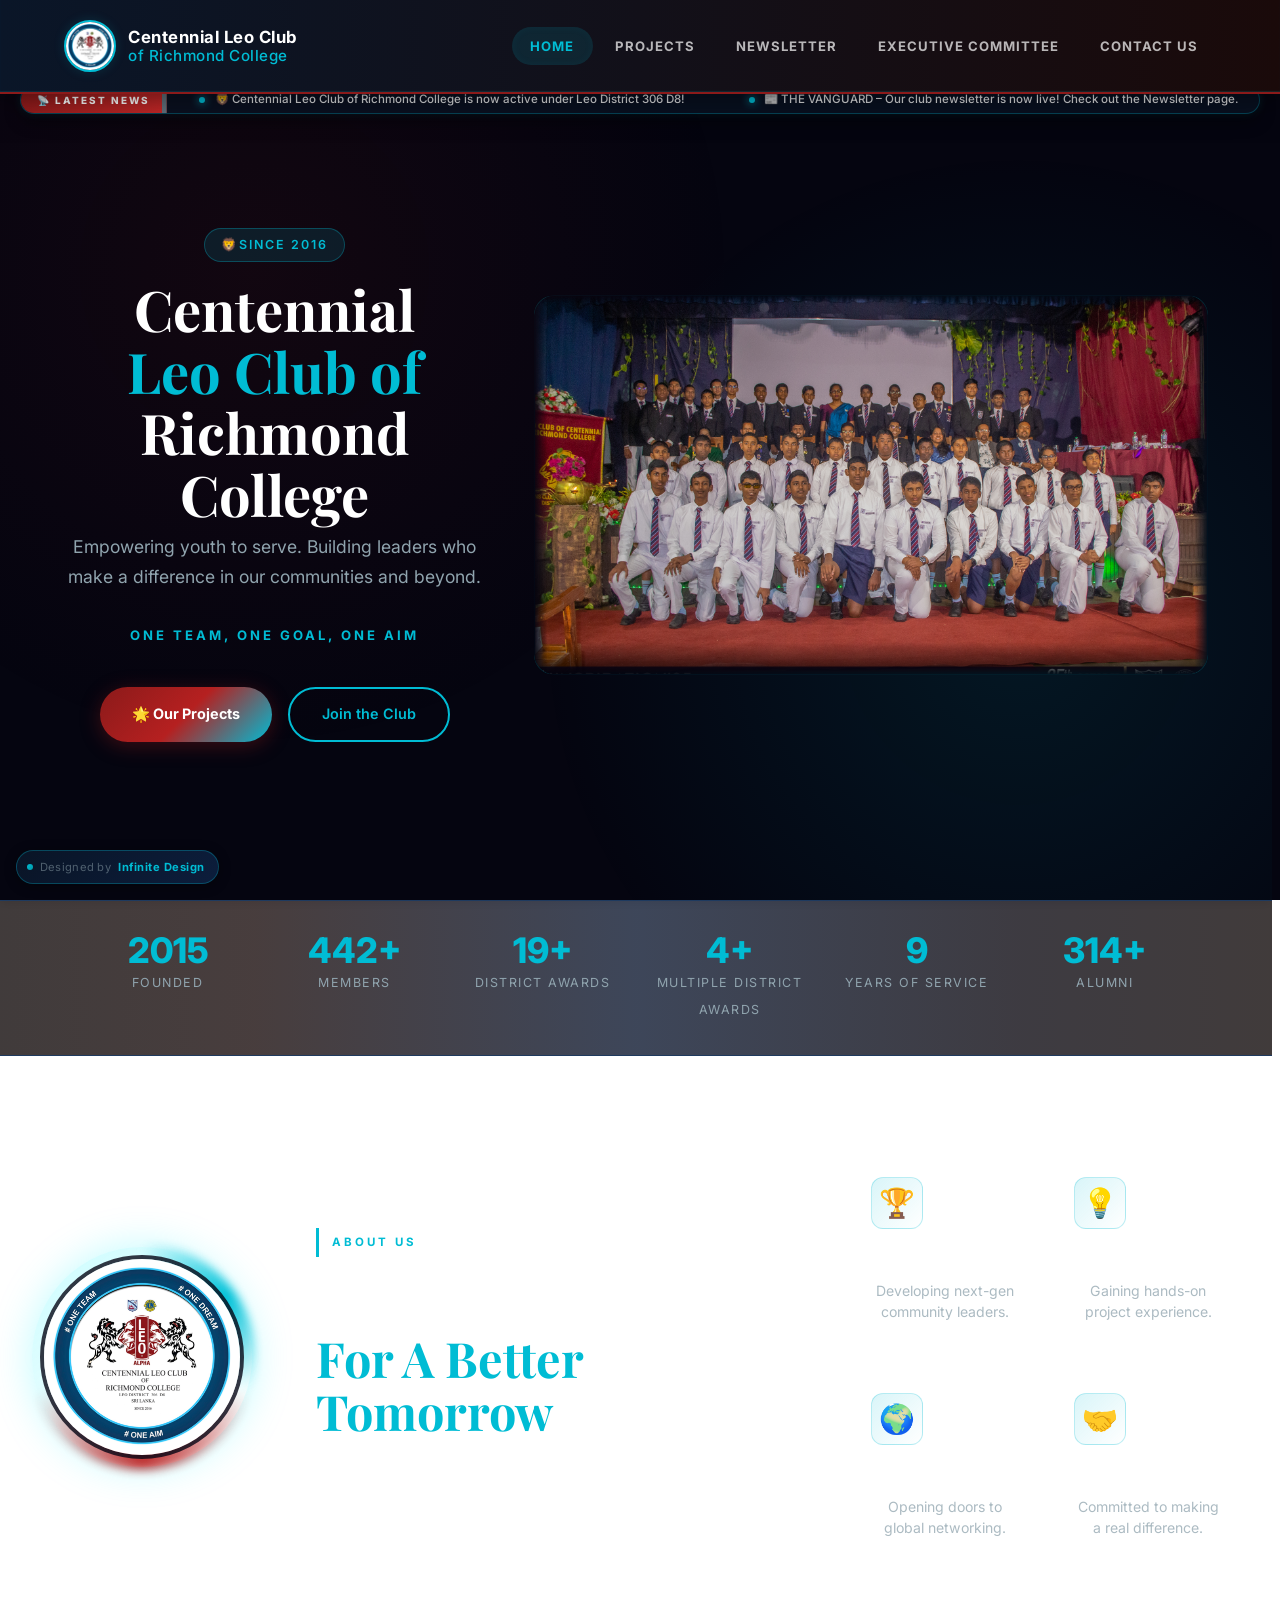
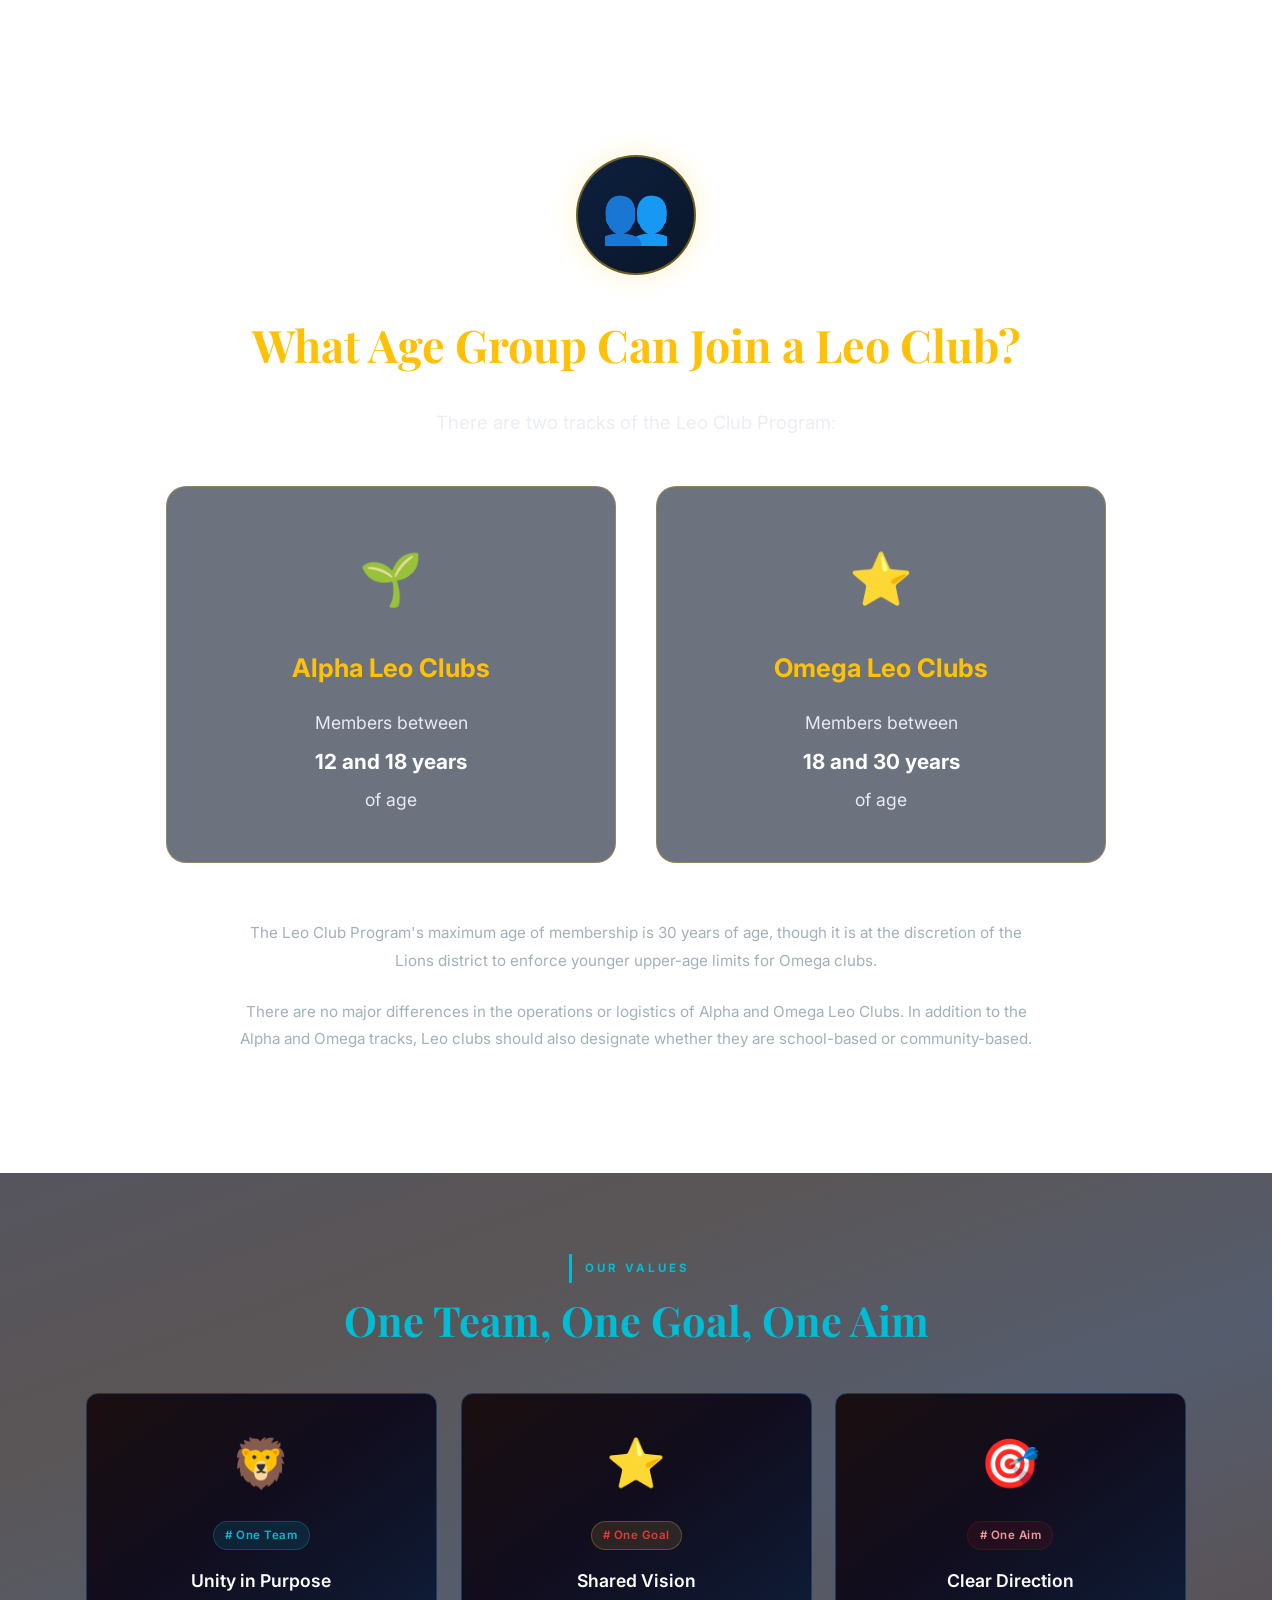
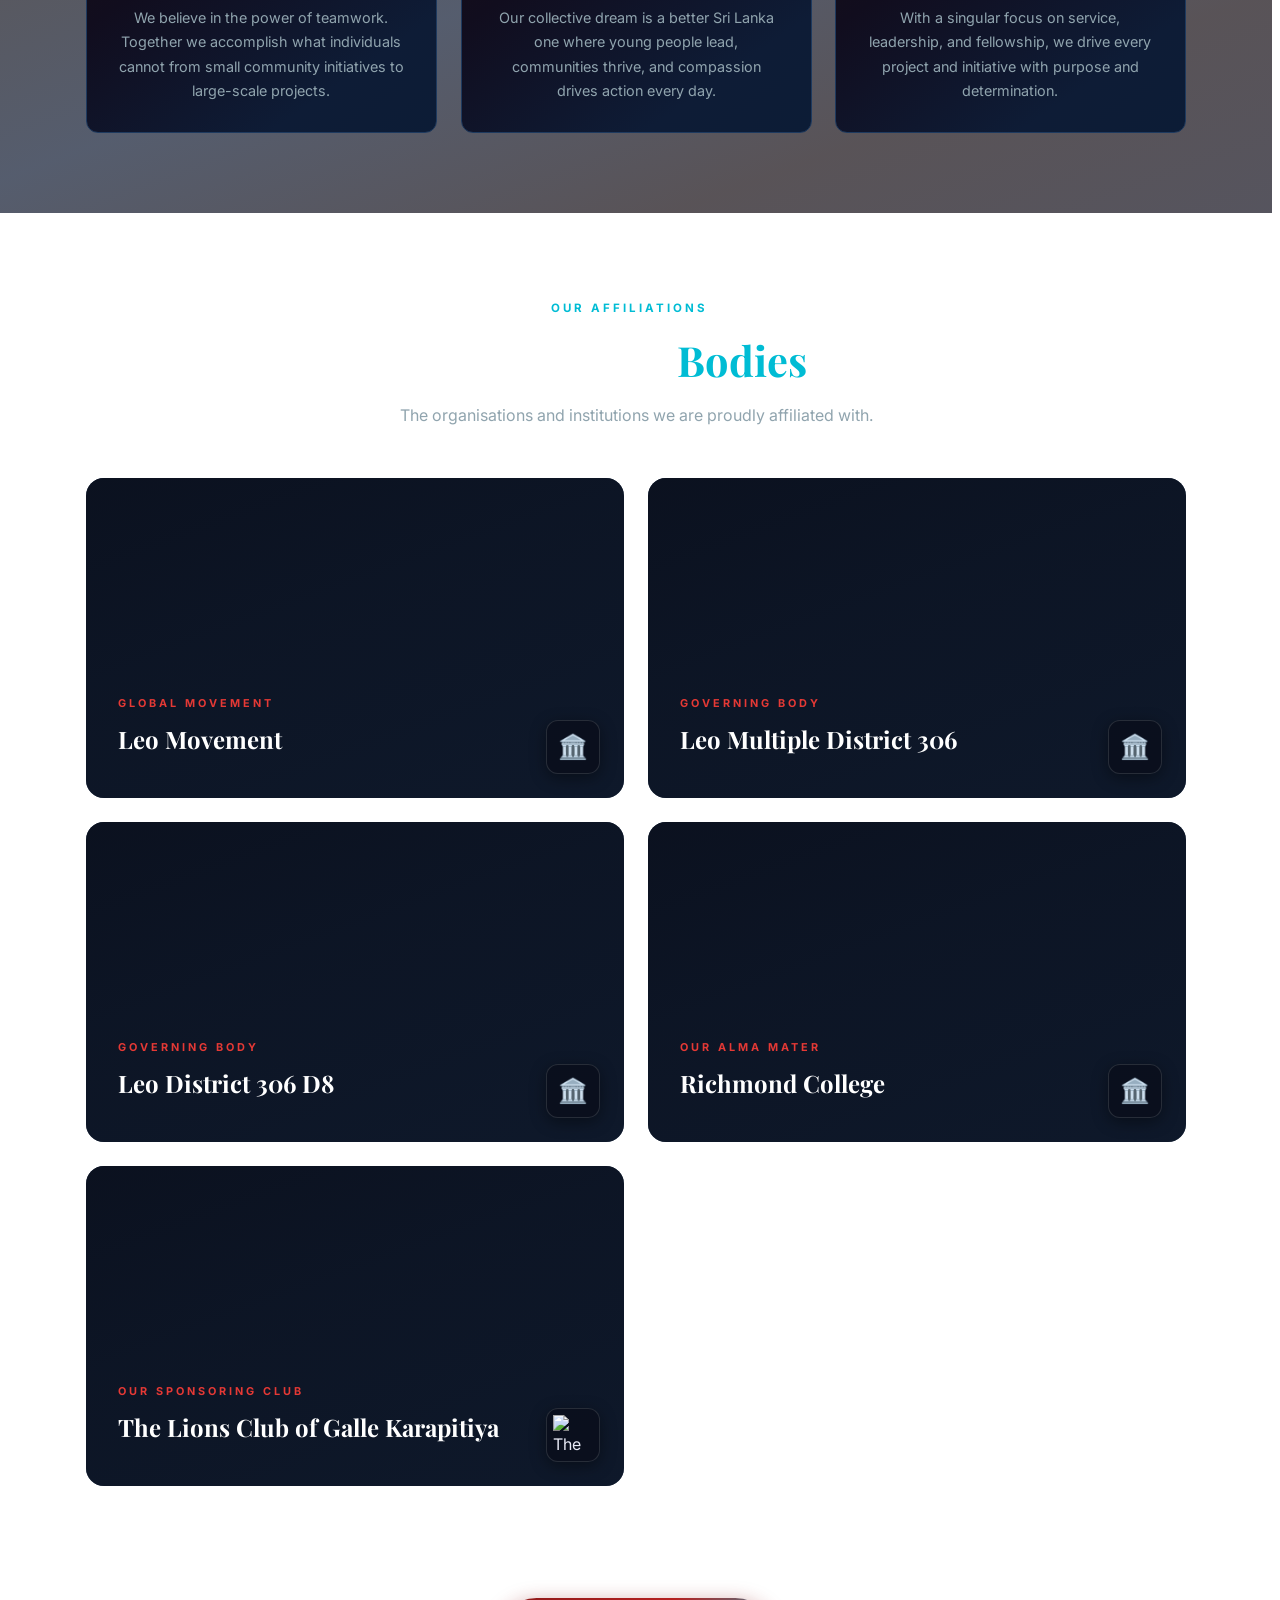
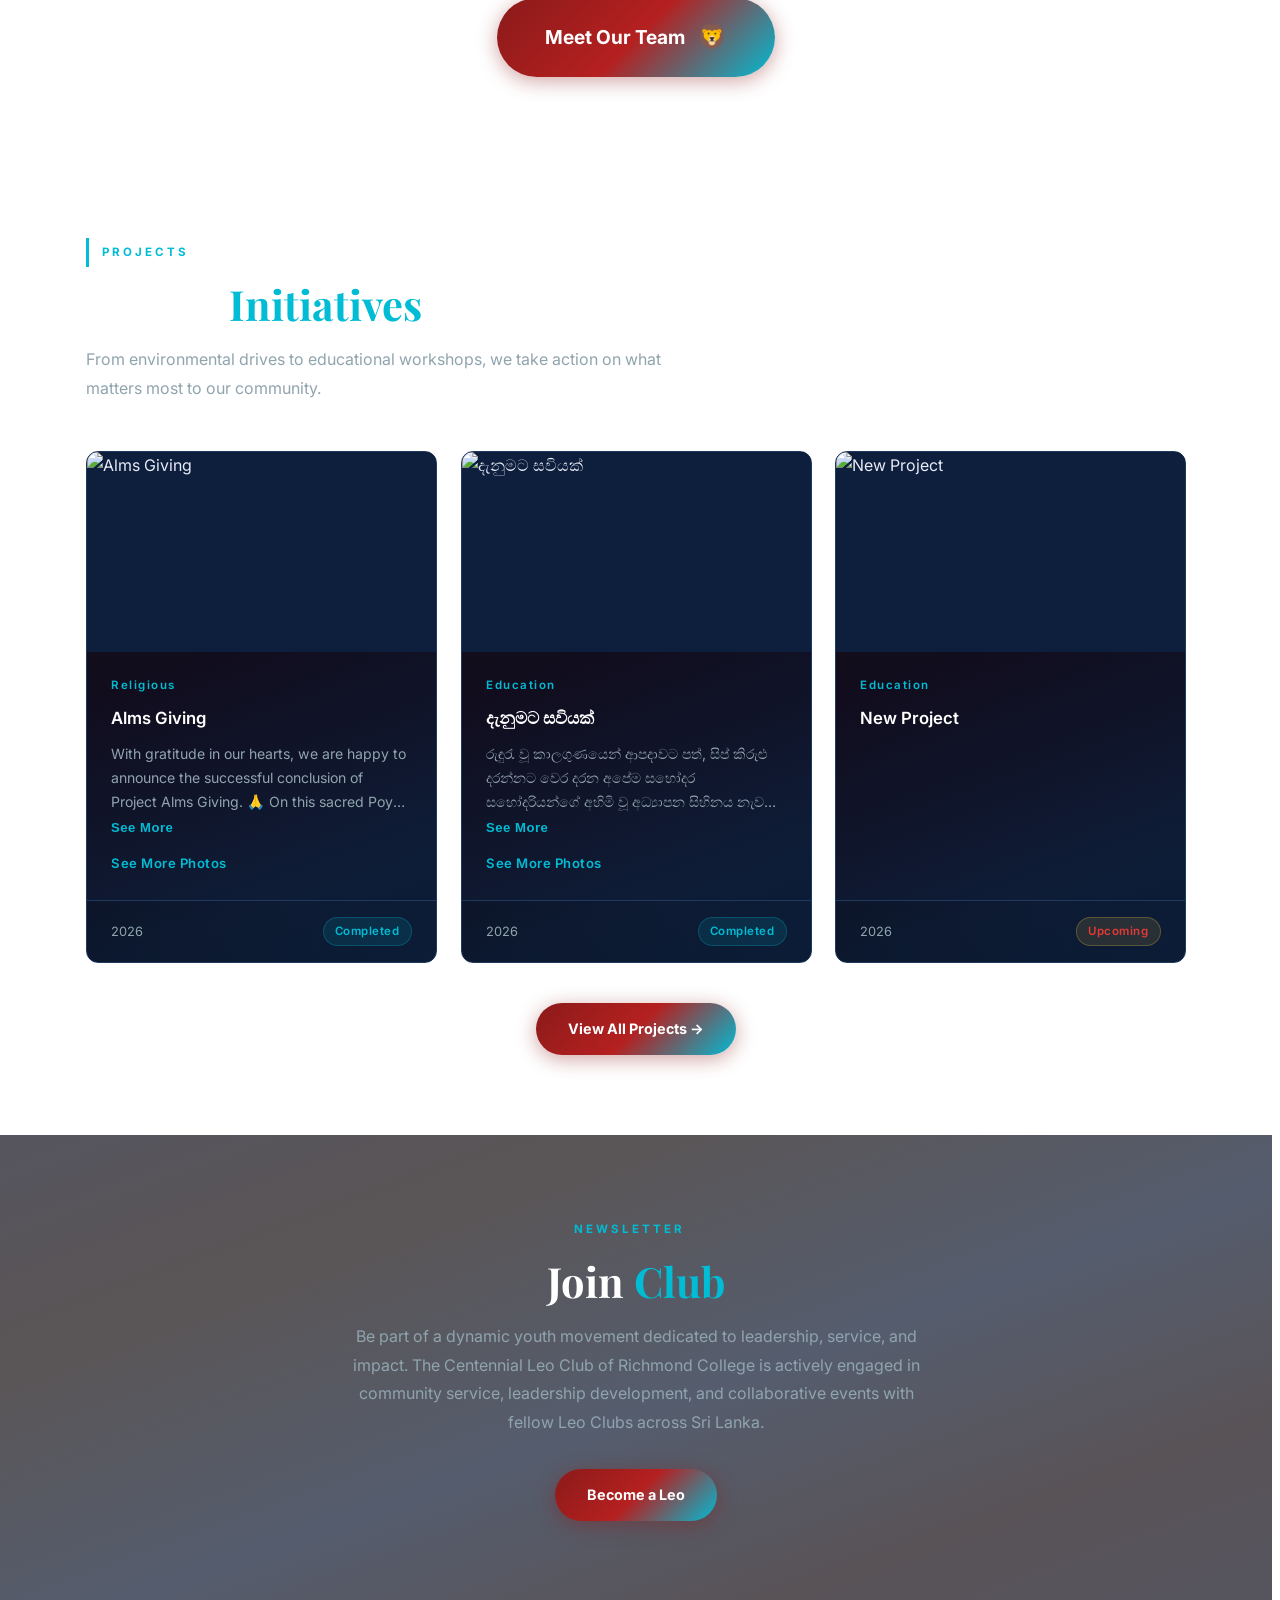
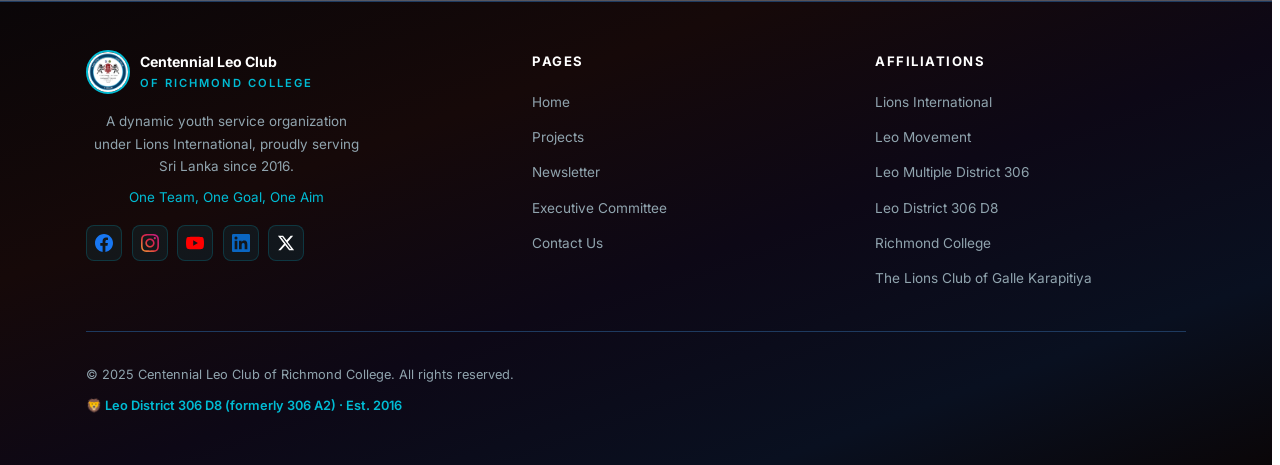
==== index.html @ 76988930 "up" ====
<!DOCTYPE html>
<html lang="en">

<head>
  <meta charset="UTF-8" />
  <meta name="viewport" content="width=device-width, initial-scale=1.0" />
  <title>Centennial Leo Club of Richmond College – Home</title>
  <meta name="description"
    content="Centennial Leo Club of Richmond College – Leo District 306 D8. One Team, One Goal, One Aim." />
  <link rel="stylesheet" href="style.css?v=1.2" />
  <link rel="icon" href="image/favicon.png" type="image/png" />
  <script src="https://cdn.jsdelivr.net/npm/tsparticles-confetti@2.12.0/tsparticles.confetti.bundle.min.js"></script>
  <script src="https://cdn.jsdelivr.net/npm/tsparticles@2.12.0/tsparticles.bundle.min.js"></script>
  <style>
    /* ── NEWS TICKER ── */
    .news-ticker-bar {
      position: fixed;
      top: 86px;
      left: 20px;
      right: 20px;
      z-index: 998;
      height: 28px;
      background: rgba(10, 22, 40, 0.7);
      backdrop-filter: blur(12px);
      border: 1px solid rgba(0, 188, 212, 0.3);
      border-radius: 50px;
      display: flex;
      align-items: center;
      overflow: hidden;
      box-shadow: 0 8px 16px rgba(0, 0, 0, 0.4), 
                  0 0 10px rgba(0, 188, 212, 0.15);
      transition: all 0.3s ease;
    }
    
    .news-ticker-bar:hover {
      border-color: rgba(0, 188, 212, 0.6);
      box-shadow: 0 8px 24px rgba(0, 0, 0, 0.5), 
                  0 0 15px rgba(0, 188, 212, 0.25);
    }

    .ticker-label {
      flex-shrink: 0;
      padding: 0 1rem;
      font-size: 0.62rem;
      font-weight: 800;
      letter-spacing: 2px;
      text-transform: uppercase;
      color: #fff;
      background: linear-gradient(135deg, var(--maroon), var(--maroon-light));
      height: 100%;
      display: flex;
      align-items: center;
      border-right: 1px solid rgba(0, 188, 212, 0.3);
      white-space: nowrap;
      position: relative;
    }
    
    .ticker-label::after {
      content: '';
      position: absolute;
      right: 0; top: 0; bottom: 0;
      width: 4px;
      background: var(--cyan);
      opacity: 0.5;
    }

    .ticker-track {
      flex: 1;
      overflow: hidden;
      height: 100%;
      display: flex;
      align-items: center;
    }

    .ticker-inner {
      display: flex;
      animation: tickerScroll 40s linear infinite;
      white-space: nowrap;
    }

    .ticker-inner:hover {
      animation-play-state: paused;
    }

    @keyframes tickerScroll {
      0% { transform: translateX(0); }
      100% { transform: translateX(-50%); }
    }

    .ticker-item {
      display: inline-flex;
      align-items: center;
      gap: 0.6rem;
      font-size: 0.72rem;
      color: rgba(255, 255, 255, 0.85);
      padding: 0 2rem;
      font-weight: 500;
    }

    .ticker-item .ticker-dot {
      width: 6px;
      height: 6px;
      border-radius: 50%;
      background: var(--cyan);
      box-shadow: 0 0 8px var(--cyan);
      animation: pulse-dot 2s infinite ease-in-out;
    }

    @keyframes pulse-dot {
      0%, 100% { opacity: 1; transform: scale(1); }
      50% { opacity: 0.4; transform: scale(0.8); }
    }

    .ticker-item a {
      color: var(--cyan);
      text-decoration: none;
      font-weight: 600;
    }

    /* Push hero down to account for floating ticker */
    body .hero {
      padding-top: 130px !important;
    }

    @media (max-width: 640px) {
      .news-ticker-bar {
        top: 94px;
        left: 5px;
        right: 5px;
        height: auto;
        min-height: 24px;
        flex-direction: column;
        border-radius: 12px;
      }
      .ticker-label { 
        width: 100%;
        font-size: 0.5rem; 
        padding: 0.2rem 0.6rem;
        justify-content: center;
        border-right: none;
        border-bottom: 1px solid rgba(0, 188, 212, 0.2);
      }
      .ticker-item { font-size: 0.62rem; padding: 0.3rem 1rem; }
      body .hero {
        padding-top: 154px !important;
      }
      .hero-grid { grid-template-columns: 1fr; }
      .hero-text-content { text-align: left !important; }
      .hero-mobile-align { text-align: left !important; margin-left: 0 !important; margin-right: 0 !important; }
      .hero-btns { flex-direction: column; gap: 1rem; justify-content: flex-start !important; }
      .hero-btns .btn-primary, .hero-btns .btn-outline { width: 100%; text-align: center; justify-content: center; }
      .hero-tag { font-size: 0.65rem; margin-left: 0 !important; }
      .hero h1 { font-size: 1.8rem !important; text-align: left !important; }
      .hero-sub { font-size: 0.85rem !important; text-align: left !important; }
      .hero-motto { text-align: left !important; }
    }
  </style>
</head>

<body data-page="home">

  <!-- ══ PRELOADER ══ -->
  <div id="tsparticles"></div>
  <div class="preloader" id="preloader">
    <div class="spinner"></div>
  </div>

  <!-- ══ NAVBAR ══ -->
  <nav class="navbar" id="navbar">
    <a class="nav-brand" href="index.html">
      <img src="image/logo.jpg.jpeg" alt="Leo Club Logo" class="nav-logo" />
      <div class="nav-title">
        <span class="name">Centennial Leo Club</span>
        <span class="sub">of Richmond College</span>
      </div>
    </a>
    <div class="nav-links">
      <a href="index.html" class="active">Home</a>
      <a href="projects.html">Projects</a>
      <a href="newsletter.html">Newsletter</a>
      <a href="executive.html">Executive Committee</a>
      <a href="contact.html">Contact Us</a>
    </div>
    <div class="nav-toggle" id="navToggle" onclick="toggleMenu()">
      <span></span><span></span><span></span>
    </div>
  </nav>

  <!-- ══ MOBILE MENU ══ -->
  <div class="mobile-menu" id="mobileMenu">
    <a href="index.html" class="active" onclick="toggleMenu()">Home</a>
    <a href="projects.html" onclick="toggleMenu()">Projects</a>
    <a href="newsletter.html" onclick="toggleMenu()">Newsletter</a>
    <a href="executive.html" onclick="toggleMenu()">Executive Committee</a>
    <a href="contact.html" onclick="toggleMenu()">Contact Us</a>
  </div>

  <!-- ══ NEWS TICKER ══ -->
  <div class="news-ticker-bar" id="news-ticker">
    <div class="ticker-label">📡 Latest News</div>
    <div class="ticker-track">
      <div class="ticker-inner" id="ticker-inner">
        <!-- items injected by loader.js -->
        <span class="ticker-item"><span class="ticker-dot"></span>Welcome to the Centennial Leo Club of Richmond College
          – Leo District 306 D8</span>
      </div>
    </div>
  </div>

  <section class="hero" id="home">
    <div class="hero-bg"></div>
    <div class="hero-grid">
      <div class="hero-text-content" style="text-align:center;">
        <div class="hero-tag" style="margin-bottom:1rem;">🦁Since 2016</div>
        <h1 class="hero-mobile-align" style="text-align:center; line-height: 1.1; margin-bottom: 0.5rem;"
          id="hero-title">
          Centennial<br />
          <span style="color: var(--cyan);">Leo Club of</span><br />
          Richmond College
        </h1>
        <p class="hero-sub hero-mobile-align"
          style="margin-left:auto; margin-right:auto; max-width:100%; text-align:center;" id="hero-desc">Empowering
          youth to serve. Building leaders who make a difference in our communities and
          beyond.</p>
        <div class="hero-motto hero-mobile-align" style="text-align:center; color: var(--cyan);" id="hero-motto">
          <span class="desktop-motto">One Team, One Goal, One Aim</span>
          <span class="mobile-motto">One Team, One Goal, One Aim</span>
        </div>
        <div class="hero-btns hero-mobile-center" style="justify-content:center;">
          <a href="projects.html" class="btn-primary">🌟 Our Projects</a>
          <a href="contact.html" class="btn-outline">Join the Club</a>
        </div>
      </div>
      <div class="hero-visual">
        <!-- Group photo (admin-updatable). Falls back to spinning logo if not set -->
        <div id="hero-group-wrap" class="hero-group-frame">
          <img id="hero-dynamic-img" src="image/group.jpg" alt="Club Team Photo" class="hero-img-main" />
          <div class="hero-group-caption">


          </div>
        </div>
      </div>
    </div>
  </section>

  <!-- ══ STATS BAR ══ -->
  <div class="stats-bar">
    <div class="stats-grid">
      <div class="stat-item">
        <span class="number">2016</span>
        <span class="label">Founded</span>
      </div>
      <div class="stat-item">
        <span class="number">400+</span>
        <span class="label">Members</span>
      </div>
      <div class="stat-item">
        <span class="number">10+</span>
        <span class="label">District Awards</span>
      </div>
      <div class="stat-item">
        <span class="number">5+</span>
        <span class="label">Multiple District Awards</span>
      </div>
      <div class="stat-item">
        <span class="number">15</span>
        <span class="label">Years of Service</span>
      </div>
      <div class="stat-item">
        <span class="number">300+</span>
        <span class="label">Alumni</span>
      </div>
    </div>
  </div>

  <!-- ══ ABOUT US ══ -->
  <!-- ══ ABOUT US ══ -->
  <section class="about-mega-section" id="about">
    <div class="about-mega-grid">
      <!-- Column 1: Animated Logo -->
      <div class="about-logo-wrap fade-in">
        <div class="hero-logo-wrap">
          <img src="image/logo.jpg.jpeg" alt="Leo Logo" class="hero-logo" />
        </div>
      </div>

      <!-- Column 2: Content -->
      <div class="about-center-content fade-in">
        <div class="section-label">About Us</div>
        <h2 class="mission-title" id="mission-title">Leading The Way <br /><span>For A Better Tomorrow</span></h2>
        <div class="mission-divider"></div>
        <p class="mission-text" id="mission-text">
          The Centennial Leo Club of Richmond College is a vibrant youth-led organization committed to leadership,
          volunteering, and service. Through impactful projects, community initiatives, and teamwork, we strive to
          uplift lives, empower youth, and build a better tomorrow as part of the global Leo and Lions movement.
        </p>
      </div>

      <!-- Column 3: Cards -->
      <div class="about-cards-subgrid fade-in">
        <div class="card">
          <div class="card-icon">🏆</div>
          <h3>Leadership</h3>
          <p>Developing next-gen community leaders.</p>
        </div>
        <div class="card">
          <div class="card-icon">💡</div>
          <h3>Experience</h3>
          <p>Gaining hands-on project experience.</p>
        </div>
        <div class="card">
          <div class="card-icon">🌍</div>
          <h3>Opportunity</h3>
          <p>Opening doors to global networking.</p>
        </div>
        <div class="card">
          <div class="card-icon">🤝</div>
          <h3>Service</h3>
          <p>Committed to making a real difference.</p>
        </div>
      </div>
    </div>
  </section>

  <!-- ══ LEO AGE GROUPS ══ -->
  <section class="leo-age-groups reveal-up">
    <div class="container">
      <div class="age-icon-wrap">
        <div class="age-icon-main">👥</div>
      </div>

      <h2 class="age-title">What Age Group Can Join a Leo Club?</h2>
      <p class="age-subtitle">There are two tracks of the Leo Club Program:</p>

      <div class="age-grid">
        <!-- Alpha Leo Clubs -->
        <div class="age-card">
          <span class="age-card-icon">🌱</span>
          <h3>Alpha Leo Clubs</h3>
          <p>
            Members between
            <strong>12 and 18 years</strong>
            of age
          </p>
        </div>

        <!-- Omega Leo Clubs -->
        <div class="age-card">
          <span class="age-card-icon">⭐</span>
          <h3>Omega Leo Clubs</h3>
          <p>
            Members between
            <strong>18 and 30 years</strong>
            of age
          </p>
        </div>
      </div>

      <div class="age-footer-text">
        <p>The Leo Club Program's maximum age of membership is 30 years of age, though it is at the discretion of the
          Lions district to enforce younger upper-age limits for Omega clubs.</p>
        <p>There are no major differences in the operations or logistics of Alpha and Omega Leo Clubs. In addition to
          the Alpha and Omega tracks, Leo clubs should also designate whether they are school-based or community-based.
        </p>
      </div>
    </div>
  </section>


  <!-- ══ OUR MOTTO ══ -->
  <section class="section section-alt">
    <div class="container reveal-up">
      <div class="section-head" style="text-align:center; margin-bottom:3rem;">
        <div class="section-label" style="margin:0 auto 0.75rem;">Our Values</div>
        <h2 class="section-title" style="text-align:center; color: var(--cyan);">
          One Team, One Goal, One Aim
        </h2>
      </div>
      <div class="grid-3">
        <div class="card fade-in" style="text-align:center; position:relative; overflow:hidden;">
          <div style="font-size:3rem; margin-bottom:1rem;">🦁</div>
          <span class="badge badge-cyan" style="margin-bottom:1rem; display:inline-block;"># One Team</span>
          <h3>Unity in Purpose</h3>
          <p>We believe in the power of teamwork. Together we accomplish what individuals cannot from small community
            initiatives to large-scale projects.</p>
        </div>
        <div class="card reveal-up reveal-delay-2" style="text-align:center;">
          <div style="font-size:3rem; margin-bottom:1rem;">⭐</div>
          <span class="badge badge-gold" style="margin-bottom:1rem; display:inline-block;"># One Goal</span>
          <h3>Shared Vision</h3>
          <p>Our collective dream is a better Sri Lanka one where young people lead, communities thrive, and
            compassion drives action every day.</p>
        </div>
        <div class="card reveal-up reveal-delay-3" style="text-align:center;">
          <div style="font-size:3rem; margin-bottom:1rem;">🎯</div>
          <span class="badge badge-maroon" style="margin-bottom:1rem; display:inline-block;"># One Aim</span>
          <h3>Clear Direction</h3>
          <p>With a singular focus on service, leadership, and fellowship, we drive every project and initiative with
            purpose and determination.</p>
        </div>
      </div>
    </div>
  </section>

  <!-- ══ ATTACHED BODIES ══ -->
  <section class="section">
    <div class="container reveal-up">
      <div class="section-head" style="text-align:center; margin-bottom:3rem;">
        <div class="section-label" style="border-left:none; padding-left:0; margin:0 auto 0.75rem;">Our Affiliations
        </div>
        <h2 class="section-title" style="text-align:center;">Governing <span>Bodies</span></h2>
        <p class="section-desc" style="margin:0 auto;">The organisations and institutions we are proudly affiliated
          with.</p>
      </div>
      <div class="bodies-grid" id="affiliated-bodies">
        <div style="grid-column: 1 / -1; text-align:center; padding: 2rem; color:var(--text-muted);">
          <p>Loading affiliated bodies...</p>
        </div>
      </div>
    </div>
  </section>

  <!-- ══ MEET OUR TEAM CTA ══ -->
  <div class="reveal-up" style="text-align:center; margin: 2rem 0 5rem 0;">
    <a href="executive.html" class="btn-primary pulse-cyan"
      style="padding: 1.2rem 3rem; font-size: 1.2rem; display: inline-flex; align-items: center; gap: 12px; font-weight: 700; border-radius: 50px;">
      Meet Our Team <span style="font-size: 1.5rem;">🦁</span>
    </a>
  </div>

  <!-- ══ FEATURED PROJECTS ══ -->
  <section class="section">
    <div class="container reveal-up">
      <div class="section-head">
        <div class="section-label">Projects</div>
        <h2 class="section-title">Recent <span>Initiatives</span></h2>
        <p class="section-desc">From environmental drives to educational workshops, we take action on what matters most
          to our community.</p>
      </div>
      <div class="grid-3" id="featured-projects">
        <div style="grid-column: 1 / -1; text-align:center; padding: 2rem; color:var(--text-muted);">
          <p>Loading featured projects...</p>
        </div>
      </div>
      <div style="text-align:center; margin-top:2.5rem;">
        <a href="projects.html" class="btn-primary">View All Projects →</a>
      </div>
    </div>
  </section>

  <!-- ══ NEWSLETTER CTA ══ -->
  <section class="section section-alt">
    <div class="container reveal-up" style="text-align:center; max-width:700px; margin:0 auto;">
      <div class="section-label"
        style="display:block; text-align:center; border-left:none; padding-left:0; margin:0 auto 0.75rem;">Newsletter
      </div>
      <h2 class="section-title">Join <span>Club</span></h2>
      <p class="section-desc" style="margin:0 auto 2rem;">Be part of a dynamic youth movement dedicated to leadership,
        service, and impact. The Centennial Leo Club of Richmond College is actively engaged in community service,
        leadership development, and collaborative events with fellow Leo Clubs across Sri Lanka.</p>
      <a href="contact.html" class="btn-primary" style="margin:0 auto;">Become a Leo</a>
    </div>
  </section>

  <!-- ══ FOOTER ══ -->
  <footer>
    <div class="footer-grid">
      <div class="footer-brand">
        <div class="brand-row">
          <img src="image/logo.jpg.jpeg" alt="Logo" class="footer-logo" />
          <div>
            <div class="brand-name">Centennial Leo Club</div>
            <div class="motto">of Richmond College</div>
          </div>
        </div>
        <p style="text-align:center;">A dynamic youth service organization under Lions International, proudly serving
          Sri Lanka since 2016.<br />
          <span style="color: var(--cyan); display: block; margin-top: 0.5rem;">One Team, One Goal, One Aim</span>
          </span>
        </p>
        <div class="footer-social">
          <a class="social-btn" href="#" title="Facebook">
            <svg width="18" height="18" viewBox="0 0 24 24" fill="#1877F2">
              <path
                d="M24 12.073C24 5.405 18.627 0 12 0S0 5.405 0 12.073C0 18.1 4.388 23.094 10.125 24v-8.437H7.078v-3.49h3.047V9.41c0-3.025 1.792-4.697 4.532-4.697 1.313 0 2.686.236 2.686.236v2.97h-1.513c-1.491 0-1.956.93-1.956 1.885v2.27h3.328l-.532 3.49h-2.796V24C19.612 23.094 24 18.1 24 12.073z" />
            </svg>
          </a>
          <a class="social-btn" href="#" title="Instagram">
            <svg width="18" height="18" viewBox="0 0 24 24" fill="url(#ig-grad)">
              <defs>
                <linearGradient id="ig-grad" x1="0%" y1="100%" x2="100%" y2="0%">
                  <stop offset="0%" stop-color="#f09433" />
                  <stop offset="25%" stop-color="#e6683c" />
                  <stop offset="50%" stop-color="#dc2743" />
                  <stop offset="75%" stop-color="#cc2366" />
                  <stop offset="100%" stop-color="#bc1888" />
                </linearGradient>
              </defs>
              <path
                d="M12 2.163c3.204 0 3.584.012 4.85.07 3.252.148 4.771 1.691 4.919 4.919.058 1.265.069 1.645.069 4.849 0 3.205-.012 3.584-.069 4.849-.149 3.225-1.664 4.771-4.919 4.919-1.266.058-1.644.07-4.85.07-3.204 0-3.584-.012-4.849-.07-3.26-.149-4.771-1.699-4.919-4.92-.058-1.265-.07-1.644-.07-4.849 0-3.204.013-3.583.07-4.849.149-3.227 1.664-4.771 4.919-4.919 1.266-.057 1.645-.069 4.849-.069zm0-2.163c-3.259 0-3.667.014-4.947.072-4.358.2-6.78 2.618-6.98 6.98-.059 1.281-.073 1.689-.073 4.948 0 3.259.014 3.668.072 4.948.2 4.358 2.618 6.78 6.98 6.98 1.281.058 1.689.072 4.948.072 3.259 0 3.668-.014 4.948-.072 4.354-.2 6.782-2.618 6.979-6.98.059-1.28.073-1.689.073-4.948 0-3.259-.014-3.667-.072-4.947-.196-4.354-2.617-6.78-6.979-6.98-1.281-.059-1.69-.073-4.949-.073zm0 5.838c-3.403 0-6.162 2.759-6.162 6.162s2.759 6.163 6.162 6.163 6.162-2.759 6.162-6.163c0-3.403-2.759-6.162-6.162-6.162zm0 10.162c-2.209 0-4-1.79-4-4 0-2.209 1.791-4 4-4s4 1.791 4 4c0 2.21-1.791 4-4 4zm6.406-11.845c-.796 0-1.441.645-1.441 1.44s.645 1.44 1.441 1.44c.795 0 1.439-.645 1.439-1.44s-.644-1.44-1.439-1.44z" />
            </svg>
          </a>
          <a class="social-btn" href="#" title="YouTube">
            <svg width="18" height="18" viewBox="0 0 24 24" fill="#FF0000">
              <path
                d="M23.495 6.205a3.007 3.007 0 0 0-2.088-2.088c-1.87-.501-9.396-.501-9.396-.501s-7.507-.01-9.396.501A3.007 3.007 0 0 0 .527 6.205a31.247 31.247 0 0 0-.522 5.805 31.247 31.247 0 0 0 .522 5.783 3.007 3.007 0 0 0 2.088 2.088c1.868.502 9.396.502 9.396.502s7.506 0 9.396-.502a3.007 3.007 0 0 0 2.088-2.088 31.247 31.247 0 0 0 .5-5.783 31.247 31.247 0 0 0-.5-5.805zM9.609 15.601V8.408l6.264 3.602z" />
            </svg>
          </a>
          <a class="social-btn" href="#" title="LinkedIn">
            <svg width="18" height="18" viewBox="0 0 24 24" fill="#0A66C2">
              <path
                d="M20.447 20.452h-3.554v-5.569c0-1.328-.027-3.037-1.852-3.037-1.853 0-2.136 1.445-2.136 2.939v5.667H9.351V9h3.414v1.561h.046c.477-.9 1.637-1.85 3.37-1.85 3.601 0 4.267 2.37 4.267 5.455v6.286zM5.337 7.433a2.062 2.062 0 0 1-2.063-2.065 2.064 2.064 0 1 1 2.063 2.065zm1.782 13.019H3.555V9h3.564v11.452zM22.225 0H1.771C.792 0 0 .774 0 1.729v20.542C0 23.227.792 24 1.771 24h20.451C23.2 24 24 23.227 24 22.271V1.729C24 .774 23.2 0 22.222 0h.003z" />
            </svg>
          </a>
          <a class="social-btn" href="#" title="X">
            <svg width="18" height="18" viewBox="0 0 24 24" fill="#ffffff">
              <path
                d="M18.244 2.25h3.308l-7.227 8.26 8.502 11.24H16.17l-5.214-6.817L4.99 21.75H1.68l7.73-8.835L1.254 2.25H8.08l4.713 6.231zm-1.161 17.52h1.833L7.084 4.126H5.117z" />
            </svg>
          </a>
        </div>
      </div>
      <div class="footer-col">
        <h4>Pages</h4>
        <ul>
          <li><a href="index.html">Home</a></li>
          <li><a href="projects.html">Projects</a></li>
          <li><a href="newsletter.html">Newsletter</a></li>
          <li><a href="executive.html">Executive Committee</a></li>
          <li><a href="contact.html">Contact Us</a></li>
        </ul>
      </div>
      <div class="footer-col">
        <h4>Affiliations</h4>
        <ul id="footer-club-links">
          <li><a href="https://www.lionsclubs.org/en/discover-our-clubs/about-leos" target="_blank" rel="noopener">Leo
              Movement</a></li>
          <li><a href="https://www.facebook.com/leomd306/" target="_blank" rel="noopener">Leo Multiple District 306</a>
          </li>
          <li><a href="https://www.facebook.com/p/Leo-District-306-D8-61577577827979/" target="_blank"
              rel="noopener">Leo District 306 D8</a></li>
          <li><a href="https://richmondcollege.lk/" target="_blank" rel="noopener">Richmond College</a></li>
          <li><a href="https://www.lionsclubs.org/en/resources/for-members/lions-international-calendar" target="_blank"
              rel="noopener">Lions International</a></li>
        </ul>
      </div>

    </div>
    </div>
    <div class="footer-bottom">
      <span>© 2025 Centennial Leo Club of Richmond College. All rights reserved.</span>
      <span class="district">🦁 Leo District 306 D8 (formerly 306 A2) · Est. 2016</span>
    </div>
  </footer>

  <!-- ══ SCROLL TO TOP ══ -->
  <!-- ══ DESIGN CREDIT BADGE — DO NOT REMOVE ══ -->
  <a id="infinite-design-credit" href="https://www.facebook.com/profile.php?id=100082101311247" target="_blank"
    rel="noopener" title="Website designed by Infinite Design">
    <span class="idcredit-dot"></span>
    <span class="idcredit-label">Designed by</span>
    <span class="idcredit-name">Infinite Design</span>
  </a>

  <button class="scroll-top" id="scrollTop" onclick="window.scrollTo({top:0,behavior:'smooth'})">↑</button>
  <script>
    const navbar = document.getElementById('navbar');
    const scrollTop = document.getElementById('scrollTop');
    window.addEventListener('scroll', () => {
      navbar.classList.toggle('scrolled', window.scrollY > 50);
      scrollTop.classList.toggle('show', window.scrollY > 300);
    });
    function toggleMenu() {
      document.getElementById('mobileMenu').classList.toggle('open');
    }
    const observer = new IntersectionObserver(entries => {
      entries.forEach(e => { if (e.isIntersecting) e.target.classList.add('visible'); });
    }, { threshold: 0.1 });
    document.querySelectorAll('.fade-in, .reveal, .reveal-up, .reveal-left').forEach(el => observer.observe(el));
    // ── Credit Guard — Infinite Design ──
    (function protectCredit() {
      const FB = 'https://www.facebook.com/profile.php?id=100082101311247';
      const ID = 'infinite-design-credit';
      var _busy = false;
      function restore() {
        if (_busy) return; _busy = true;
        var el = document.getElementById(ID);
        if (!el || (el.href || '').indexOf('100082101311247') === -1) {
          if (!el) { el = document.createElement('a'); el.id = ID; document.body.appendChild(el); }
          el.href = FB; el.target = '_blank'; el.rel = 'noopener'; el.title = 'Website designed by Infinite Design';
          el.innerHTML = '<span class="idcredit-dot"></span><span class="idcredit-label">Designed by</span><span class="idcredit-name">Infinite Design</span>';
          el.style.cssText = 'position:fixed!important;bottom:1rem!important;left:1rem!important;display:flex!important;visibility:visible!important;opacity:1!important;z-index:9999!important;pointer-events:all!important;';
        }
        _busy = false;
      }
      restore();
      new MutationObserver(function () { restore(); }).observe(document.body, { childList: true, subtree: false });
    })();
  </script>
  <script src="js/loader.js?v=1.1"></script>
  <script src="js/particles-config.js"></script>
</body>

</html>
---- style.css ----
/* ============================================================
   Centennial Leo Club of Richmond College – Main Stylesheet
   Color Palette:
     Primary Dark Navy  : #0a1628
     Mid Navy           : #0d1f3c
     Accent Cyan        : #00bcd4
     Accent Gold/Maroon : #8b1a1a → used for highlights
     Light Text         : #e8eaf6
     Muted Text         : #90a4ae
     Card BG            : #112240
     Border             : #1e3a5f
============================================================ */

@import url('https://fonts.googleapis.com/css2?family=Inter:wght@300;400;500;600;700;800;900&family=Playfair+Display:wght@600;700&display=swap');

/* ── Reset ── */
*, *::before, *::after { box-sizing: border-box; margin: 0; padding: 0; }
html { 
  scroll-behavior: smooth; 
  overflow-x: hidden; 
  max-width: 100vw; 
  scrollbar-gutter: stable;
}
body {
  font-family: 'Inter', sans-serif;
  background: linear-gradient(160deg, #080f1e 0%, #0d1428 25%, #120d1e 50%, #0a1628 75%, #080f1e 100%);
  background-attachment: fixed;
  color: #e8eaf6;
  line-height: 1.7;
  overflow-y: auto;
  overflow-x: hidden;
  width: 100%;
}
a { color: inherit; text-decoration: none; }
img { max-width: 100%; display: block; }
ul { list-style: none; }

/* ════════════════════════════════════════
   MODERN REVEAL ANIMATIONS
   ════════════════════════════════════════ */
.reveal {
  opacity: 0;
  transform: translateY(40px);
  transition: all 0.8s cubic-bezier(0.2, 0.8, 0.2, 1);
  will-change: transform, opacity;
}
.reveal-up {
  opacity: 0;
  transform: translateY(60px);
  transition: all 1s cubic-bezier(0.2, 0.8, 0.2, 1);
}
.reveal-left {
  opacity: 0;
  transform: translateX(-40px);
  transition: all 0.8s cubic-bezier(0.2, 0.8, 0.2, 1);
}
.reveal.visible, .reveal-up.visible, .reveal-left.visible {
  opacity: 1;
  transform: translate(0, 0);
}

/* Staggered Reveal Delays */
.reveal-delay-1 { transition-delay: 0.1s; }
.reveal-delay-2 { transition-delay: 0.2s; }
.reveal-delay-3 { transition-delay: 0.3s; }
.reveal-delay-4 { transition-delay: 0.4s; }

/* Pulse Glow for key CTAs */
.pulse-cyan {
  animation: pulseCyan 3s infinite;
}
@keyframes pulseCyan {
  0% { box-shadow: 0 0 0 0 rgba(0, 188, 212, 0.4); }
  70% { box-shadow: 0 0 0 15px rgba(0, 188, 212, 0); }
  100% { box-shadow: 0 0 0 0 rgba(0, 188, 212, 0); }
}

/* Glassmorphism Refinement */
.glass {
  background: rgba(255, 255, 255, 0.03);
  backdrop-filter: blur(10px);
  border: 1px solid rgba(255, 255, 255, 0.05);
}

@media (prefers-reduced-motion: reduce) {
  .reveal, .reveal-up, .reveal-left {
    transition: none;
    opacity: 1;
    transform: none;
  }
}

/* ── CSS Variables ── */
:root {
  --navy-deep:   #0a1628;
  --navy-mid:    #0d1f3c;
  --navy-card:   #112240;
  --navy-border: #1e3a5f;
  --cyan:        #00bcd4;
  --cyan-light:  #4dd0e1;
  --cyan-glow:   rgba(0,188,212,0.15);
  --maroon:      #8b1a1a;
  --maroon-light:#c62828;
  --gold:        #e53935;
  --gold-light:  #ff6b6b;
  --white:       #ffffff;
  --text-main:   #e8eaf6;
  --text-muted:  #90a4ae;
  --border:      #1e3a5f;
  --radius:      12px;
  --shadow:      0 8px 32px rgba(0,0,0,0.4);
  --transition:  0.3s ease;
}

/* ── Scrollbar ── */
::-webkit-scrollbar { width: 8px; }
::-webkit-scrollbar-track { background: var(--navy-deep); }
::-webkit-scrollbar-thumb { 
  background: linear-gradient(var(--cyan), var(--maroon)); 
  border-radius: 10px; 
  border: 2px solid var(--navy-deep);
}
::-webkit-scrollbar-thumb:hover { background: var(--cyan); }

/* ── Preloader ── */
.preloader {
  position: fixed;
  inset: 0;
  background: var(--navy-deep);
  z-index: 9999;
  display: flex;
  align-items: center;
  justify-content: center;
  transition: opacity 0.6s ease, visibility 0.6s;
}
.preloader.hidden {
  opacity: 0;
  visibility: hidden;
  pointer-events: none;
}
.preloader .spinner {
  width: 50px;
  height: 50px;
  border: 4px solid var(--navy-border);
  border-top-color: var(--cyan);
  border-right-color: var(--maroon);
  border-radius: 50%;
  animation: spin 1s linear infinite;
}
@keyframes spin { 100% { transform: rotate(360deg); } }

/* ════════════════════════════════════════
   NAVBAR
════════════════════════════════════════ */
.navbar {
  position: fixed;
  top: 0; left: 0; right: 0;
  z-index: 1000;
  padding: 1.25rem 5%;
  display: flex;
  align-items: center;
  justify-content: space-between;
  transition: all 0.4s cubic-bezier(0.4, 0, 0.2, 1);
  background: linear-gradient(90deg, #0a1628 0%, #1a0a0a 100%);
  backdrop-filter: blur(12px);
  border-bottom: 2px solid var(--maroon);
  box-shadow: 0 4px 30px rgba(0, 0, 0, 0.5), inset 0 -1px 1px rgba(0, 188, 212, 0.15);
}
.navbar.scrolled {
  padding: 0.75rem 5%;
  background: linear-gradient(90deg, #08101e 0%, #140808 100%);
  backdrop-filter: blur(20px);
  box-shadow: 0 8px 40px rgba(0, 0, 0, 0.8);
  border-bottom-color: var(--cyan);
}

.nav-brand {
  display: flex;
  align-items: center;
  gap: 12px;
}
.nav-logo {
  width: 52px;
  height: 52px;
  border-radius: 50%;
  object-fit: cover;
  border: 2px solid var(--cyan);
  box-shadow: 0 0 12px var(--cyan-glow);
}
.nav-title {
  display: flex;
  flex-direction: column;
  line-height: 1.2;
}
.nav-title .name {
  font-weight: 700;
  font-size: 1.05rem;
  color: var(--white);
  letter-spacing: 0.5px;
}
.nav-title .sub {
  font-size: 0.95rem;
  color: var(--cyan);
  font-weight: 500;
  letter-spacing: 0.5px;
}

.nav-links {
  display: flex;
  align-items: center;
  gap: 0.25rem;
}
.nav-links a {
  padding: 0.5rem 1.15rem;
  border-radius: 50px;
  font-size: 0.82rem;
  font-weight: 700;
  text-transform: uppercase;
  letter-spacing: 1px;
  color: rgba(255, 255, 255, 0.7);
  transition: all var(--transition);
  position: relative;
}
.nav-links a:hover {
  color: var(--white);
  background: rgba(0, 188, 212, 0.08);
  transform: translateY(-1px);
}
.nav-links a.active {
  color: var(--cyan);
  background: rgba(0, 188, 212, 0.12);
  box-shadow: inset 0 0 10px rgba(0, 188, 212, 0.05);
}

.nav-toggle {
  display: none;
  flex-direction: column;
  gap: 5px;
  cursor: pointer;
  padding: 6px;
  border-radius: 6px;
  transition: background var(--transition);
}
.nav-toggle:hover { background: var(--cyan-glow); }
.nav-toggle span {
  width: 24px;
  height: 2px;
  background: var(--white);
  border-radius: 2px;
  transition: all var(--transition);
}

/* ── Mobile Nav ── */
.mobile-menu {
  display: none;
  position: fixed;
  top: 72px; left: 0; right: 0;
  background: linear-gradient(180deg, rgba(8, 15, 30, 0.98) 0%, rgba(13, 24, 48, 0.98) 100%);
  border-bottom: 2px solid var(--cyan);
  box-shadow: 0 10px 40px rgba(0,0,0,0.6);
  backdrop-filter: blur(20px);
  padding: 1rem 2rem;
  z-index: 999;
  flex-direction: column;
  gap: 0.25rem;
}
.mobile-menu.open { display: flex; }
.mobile-menu a {
  padding: 0.7rem 1rem;
  border-radius: 8px;
  font-size: 0.92rem;
  font-weight: 500;
  color: var(--text-muted);
  transition: all var(--transition);
}
.mobile-menu a:hover, .mobile-menu a.active {
  color: var(--cyan);
  background: rgba(0,188,212,0.08);
}

/* ════════════════════════════════════════
   HERO
════════════════════════════════════════ */
.hero {
  min-height: 100vh;
  display: flex;
  align-items: center;
  justify-content: flex-start;
  text-align: left;
  position: relative;
  overflow: hidden;
  padding: 100px 2rem 60px;
}
.hero-bg {
  position: absolute;
  inset: 0;
  background: radial-gradient(circle at 20% 30%, rgba(139, 26, 26, 0.1) 0%, transparent 40%),
              radial-gradient(circle at 80% 70%, rgba(0, 188, 212, 0.1) 0%, transparent 40%);
  z-index: -2;
}

#tsparticles {
  position: fixed;
  top: 0; left: 0; width: 100%; height: 100%;
  z-index: -3; /* Behind even the hero radial glows */
  background: #050510;
}
.hero-content { position: relative; z-index: 1; max-width: 800px; }

.hero-grid {
  display: grid;
  grid-template-columns: 1fr 1.6fr;
  align-items: center;
  gap: 3rem;
  width: 100%;
  max-width: 1400px;
  position: relative;
  z-index: 1;
  padding: 0 2rem;
}
.hero-text-content { text-align: left; }

/* Animated Circle Logo */
.hero-logo-wrap {
  display: inline-block;
  position: relative;
  width: 220px;
  height: 220px;
  padding: 8px;
  border-radius: 50%;
  background: linear-gradient(145deg, rgba(0, 243, 255, 0.2), transparent);
  box-shadow: 0 0 40px rgba(0, 243, 255, 0.25);
  transition: transform 0.5s cubic-bezier(0.175, 0.885, 0.32, 1.275);
}

.hero-logo-wrap:hover {
  transform: scale(1.05);
  box-shadow: 0 0 60px rgba(0, 243, 255, 0.4);
}

.hero-logo-wrap::before {
  content: '';
  position: absolute;
  inset: -3px;
  border-radius: 50%;
  background: conic-gradient(from 0deg, transparent, var(--cyan), transparent 30%, var(--maroon-light), transparent 70%);
  animation: logoSpin 4s linear infinite;
  z-index: -1;
  filter: blur(5px);
}

@keyframes logoSpin {
  from { transform: rotate(0deg); }
  to { transform: rotate(360deg); }
}

.hero-logo {
  width: 100%;
  height: 100%;
  object-fit: cover;
  border-radius: 50%;
  border: 4px solid rgba(5, 5, 20, 0.8);
  box-shadow: inset 0 0 10px rgba(0, 0, 0, 0.5);
  display: block;
}

.hero-visual { position: relative; width: 100%; display: flex; justify-content: flex-end; align-items: center; }
.hero-group-frame {
  position: relative;
  width: 100%;
  border-radius: 20px;
  overflow: hidden;
  border: 1.5px solid rgba(0, 243, 255, 0.5); /* Matching neon border */
  box-shadow: 
    0 24px 60px rgba(0,0,0,0.6), 
    0 0 30px rgba(0,188,212,0.3); /* Soft cyan glow */
  transition: transform 0.4s ease, box-shadow 0.4s ease;
  mask-image: linear-gradient(to right, transparent, black 2%, black 98%, transparent),
              linear-gradient(to bottom, transparent, black 2%, black 98%, transparent);
  mask-composite: intersect;
}
.hero-group-frame:hover {
  transform: translateY(-6px) scale(1.02);
  box-shadow: 
    0 32px 70px rgba(0,0,0,0.65), 
    0 0 60px rgba(0,188,212,0.4);
}
.hero-img-main {
  width: 100%;
  max-height: none;
  aspect-ratio: 16 / 9;
  object-fit: cover;
  display: block;
}
.hero-group-caption {
  position: absolute;
  bottom: 0; left: 0; right: 0;
  padding: 1rem 1.2rem;
  background: linear-gradient(transparent, rgba(0,0,0,0.75));
  display: flex;
  flex-direction: column;
  gap: 2px;
}
.hero-group-caption span:first-child {
  font-size: 1.05rem;
  font-weight: 700;
  color: #fff;
}
.hero-group-caption span:last-child {
  font-size: 0.82rem;
  color: var(--cyan);
  font-weight: 500;
}

@media (max-width: 900px) {
  .hero-grid { grid-template-columns: 1fr; text-align: center; gap: 2rem; padding: 0 1.5rem; }
  .hero-text-content { text-align: center; }
  .hero-mobile-center { justify-content: center !important; flex-wrap: wrap; }
  .hero-mobile-align { text-align: center !important; }
  .hero-visual { justify-content: center; margin-top: 2rem; }
  .hero-group-caption { display: none !important; }
  .mobile-motto { display: inline; }
  .desktop-motto { display: none; }
}
.mobile-motto { display: none; }
.desktop-motto { display: inline; }

.hero-tag {
  display: inline-block;
  padding: 0.35rem 1rem;
  background: rgba(0,188,212,0.12);
  border: 1px solid rgba(0,188,212,0.3);
  border-radius: 100px;
  font-size: 0.78rem;
  font-weight: 600;
  color: var(--cyan);
  letter-spacing: 2px;
  text-transform: uppercase;
  margin-bottom: 1.2rem;
}
.hero h1 {
  font-family: 'Playfair Display', serif;
  font-size: clamp(2rem, 5vw, 3.5rem);
  font-weight: 700;
  line-height: 1.15;
  color: var(--white);
  margin-bottom: 0.5rem;
}
.hero h1 span { color: var(--cyan); }
.hero-sub {
  font-size: clamp(0.9rem, 2vw, 1.1rem);
  color: var(--text-muted);
  margin-bottom: 2rem;
  max-width: 500px;
  margin-left: auto;
  margin-right: auto;
}
.hero-motto {
  font-size: 0.82rem;
  font-weight: 700;
  letter-spacing: 3px;
  text-transform: uppercase;
  color: var(--cyan);
  margin-bottom: 2.5rem;
}

.btn-primary {
  display: inline-flex;
  align-items: center;
  justify-content: center;
  gap: 8px;
  padding: 0.85rem 2rem;
  background: linear-gradient(135deg, #8b1a1a, #b52020, #00bcd4);
  color: var(--white);
  font-weight: 700;
  font-size: 0.9rem;
  border-radius: 50px;
  border: none;
  cursor: pointer;
  transition: all var(--transition);
  text-decoration: none;
  box-shadow: 0 4px 20px rgba(139,26,26,0.4);
}
.btn-primary:hover {
  transform: translateY(-2px);
  box-shadow: 0 8px 28px rgba(139,26,26,0.55);
  background: linear-gradient(135deg, #a82222, #c92525, #00bcd4);
}
.btn-outline {
  display: inline-flex;
  align-items: center;
  justify-content: center;
  gap: 8px;
  padding: 0.85rem 2rem;
  background: transparent;
  color: var(--cyan);
  font-weight: 600;
  font-size: 0.9rem;
  border-radius: 50px;
  border: 2px solid var(--cyan);
  cursor: pointer;
  transition: all var(--transition);
  text-decoration: none;
}
.btn-outline:hover {
  background: var(--cyan-glow);
  transform: translateY(-2px);
}
.hero-btns { display: flex; gap: 1rem; justify-content: center; flex-wrap: wrap; }

/* ════════════════════════════════════════
   STATS BAR
════════════════════════════════════════ */
.stats-bar {
  background: linear-gradient(90deg, rgba(17,10,10,0.8) 0%, rgba(26,13,13,0.8) 20%, rgba(13,24,48,0.8) 50%, rgba(13,10,18,0.8) 80%, rgba(17,10,10,0.8) 100%);
  border-top: 1px solid var(--border);
  border-bottom: 1px solid var(--border);
  padding: 2rem;
  backdrop-filter: blur(5px);
}
.stats-grid {
  max-width: 1100px;
  margin: 0 auto;
  display: grid;
  grid-template-columns: repeat(auto-fit, minmax(150px, 1fr));
  gap: 1.5rem;
  text-align: center;
}
.stat-item .number {
  font-size: 2.2rem;
  font-weight: 800;
  color: var(--cyan);
  display: block;
  line-height: 1;
}
.stat-item .label {
  font-size: 0.78rem;
  color: var(--text-muted);
  text-transform: uppercase;
  letter-spacing: 1.5px;
  margin-top: 0.3rem;
}

/* ════════════════════════════════════════
   SECTIONS – GENERAL
════════════════════════════════════════ */
.section { padding: 5rem 2rem; background: transparent; }
.section-alt { background: linear-gradient(160deg, rgba(14,12,26,0.7) 0%, rgba(20,13,14,0.7) 25%, rgba(13,24,48,0.7) 55%, rgba(18,10,16,0.7) 80%, rgba(14,12,26,0.7) 100%); backdrop-filter: blur(2px); }
.container { max-width: 1100px; margin: 0 auto; position: relative; z-index: 10; }
.section-label {
  display: inline-block;
  font-size: 0.72rem;
  font-weight: 700;
  letter-spacing: 3px;
  text-transform: uppercase;
  color: var(--cyan);
  margin-bottom: 0.75rem;
  padding: 0.3rem 0.8rem;
  border-left: 3px solid var(--cyan);
}
.section-title {
  font-family: 'Playfair Display', serif;
  font-size: clamp(1.6rem, 3.5vw, 2.6rem);
  font-weight: 700;
  color: var(--white);
  margin-bottom: 1rem;
  line-height: 1.2;
}
.section-title span { color: var(--cyan); }
.section-desc {
  color: var(--text-muted);
  font-size: 1rem;
  max-width: 600px;
  line-height: 1.8;
}
.section-head { margin-bottom: 3rem; }

/* ════════════════════════════════════════
   CARDS
════════════════════════════════════════ */
.card {
  background: linear-gradient(145deg, #1a0f0f 0%, #110d1e 40%, #0e1c36 80%, #0c1c36 100%);
  border: 1px solid var(--border);
  border-radius: var(--radius);
  padding: 1.75rem;
  transition: all var(--transition);
}
.card:hover {
  border-color: rgba(139,26,26,0.4);
  transform: translateY(-4px);
  background: linear-gradient(145deg, #220f0f 0%, #1a0d18 40%, #0e1c36 80%, #0e2240 100%);
  box-shadow: 0 16px 48px rgba(0,0,0,0.35), 0 0 0 1px rgba(139,26,26,0.18);
}
.card-icon {
  width: 52px;
  height: 52px;
  border-radius: 12px;
  background: linear-gradient(135deg, var(--cyan-glow), transparent);
  border: 1px solid rgba(0,188,212,0.25);
  display: flex;
  align-items: center;
  justify-content: center;
  font-size: 1.5rem;
  margin-bottom: 1.2rem;
}
.card h3 {
  font-size: 1.1rem;
  font-weight: 600;
  color: var(--white);
  margin-bottom: 0.6rem;
}
.card p { color: var(--text-muted); font-size: 0.9rem; line-height: 1.7; }

/* grid helpers */
.grid-3 {
  display: grid;
  grid-template-columns: repeat(auto-fill, minmax(280px, 1fr));
  gap: 1.5rem;
}
.grid-2 {
  display: grid;
  grid-template-columns: repeat(auto-fill, minmax(320px, 1fr));
  gap: 1.5rem;
}
.grid-4 {
  display: grid;
  grid-template-columns: repeat(auto-fill, minmax(220px, 1fr));
  gap: 1.5rem;
}

/* ════════════════════════════════════════
   PAGE HEADER (inner pages)
════════════════════════════════════════ */
.page-header {
  min-height: 340px;
  display: flex;
  align-items: flex-end;
  padding: 6rem 2rem 3rem;
  position: relative;
  overflow: hidden;
  background:
    radial-gradient(ellipse 70% 55% at 50% 0%, rgba(0,188,212,0.15) 0%, transparent 60%),
    radial-gradient(ellipse 50% 60% at 0% 100%, rgba(139,26,26,0.25) 0%, transparent 55%),
    radial-gradient(ellipse 40% 40% at 100% 0%, rgba(139,26,26,0.15) 0%, transparent 50%),
    linear-gradient(150deg, #06090f 0%, #0e0d0d 25%, #160a0a 50%, #0a1428 80%, #06090f 100%);
  border-bottom: 1px solid var(--border);
}
.page-header .container { position: relative; z-index: 1; }
.page-header h1 {
  font-family: 'Playfair Display', serif;
  font-size: clamp(2rem, 5vw, 3rem);
  font-weight: 700;
  color: var(--white);
}
.page-header h1 span { color: var(--cyan); }
.breadcrumb {
  display: flex;
  align-items: center;
  gap: 0.5rem;
  font-size: 0.82rem;
  color: var(--text-muted);
  margin-bottom: 0.75rem;
}
.breadcrumb a { color: var(--cyan); transition: opacity var(--transition); }
.breadcrumb a:hover { opacity: 0.8; }
.breadcrumb span { opacity: 0.5; }

/* ════════════════════════════════════════
   PROJECT CARDS
════════════════════════════════════════ */
.project-card {
  display: flex;
  flex-direction: column;
  background: linear-gradient(160deg, #1a0f0f 0%, #110d1e 40%, #0e1c36 80%, #0b1c36 100%);
  border: 1px solid var(--border);
  border-radius: var(--radius);
  overflow: hidden;
  transition: all var(--transition);
}
.project-card:hover {
  border-color: rgba(139,26,26,0.4);
  transform: translateY(-4px);
  box-shadow: 0 16px 48px rgba(139,26,26,0.15), 0 0 0 1px rgba(139,26,26,0.15);
}
.project-card-img {
  width: 100%;
  height: 200px;
  object-fit: cover;
  display: block;
  background: var(--navy-mid);
}
.project-card-img-placeholder {
  width: 100%;
  height: 200px;
  background: linear-gradient(135deg, #0d2040 0%, #112a4a 50%, #0e243c 100%);
  display: flex;
  align-items: center;
  justify-content: center;
  font-size: 3rem;
}
.project-card-body { padding: 1.5rem; flex: 1; min-height: 140px; }
.project-img-gallery {
  position: relative;
  width: 100%;
  height: 200px;
  background: var(--navy-mid);
  overflow: hidden;
}
.auto-swap-gallery img {
  position: absolute;
  inset: 0;
  width: 100%;
  height: 100%;
  object-fit: cover;
  opacity: 0;
  transition: opacity 0.8s ease-in-out;
}
.auto-swap-gallery img.active {
  opacity: 1;
}
.text-truncate {
  display: -webkit-box;
  -webkit-line-clamp: 3;
  line-clamp: 3;
  -webkit-box-orient: vertical;
  overflow: hidden;
}
.see-more-btn {
  background: transparent;
  border: none;
  color: var(--cyan);
  font-size: 0.82rem;
  font-weight: 600;
  cursor: pointer;
  padding: 0;
  margin-top: 0.3rem;
  letter-spacing: 0.5px;
}
.see-more-btn:hover { color: var(--cyan-light); text-decoration: underline; }
.project-card-body .tag {
  font-size: 0.72rem;
  font-weight: 600;
  letter-spacing: 1.5px;
  text-transform: capitalize;
  color: var(--cyan);
  margin-bottom: 0.5rem;
  display: block;
}
.project-card-body h3 {
  font-size: 1.05rem;
  font-weight: 600;
  color: var(--white);
  margin-bottom: 0.6rem;
}
.project-card-body p { color: var(--text-muted); font-size: 0.88rem; line-height: 1.7; }
.project-card-footer {
  padding: 1rem 1.5rem;
  background: linear-gradient(90deg, rgba(0,0,0,0.15), transparent);
  border-top: 1px solid var(--border);
  display: flex;
  align-items: center;
  justify-content: space-between;
  font-size: 0.8rem;
  color: var(--text-muted);
}

/* ════════════════════════════════════════
   NEWSLETTER FORM
════════════════════════════════════════ */
.newsletter-form {
  display: flex;
  flex-direction: column;
  gap: 1rem;
  max-width: 560px;
}
.form-group { display: flex; flex-direction: column; gap: 0.4rem; }
.form-group label {
  font-size: 0.82rem;
  font-weight: 600;
  color: var(--text-muted);
  letter-spacing: 0.5px;
}
.form-group input,
.form-group textarea,
.form-group select {
  padding: 0.75rem 1rem;
  background: linear-gradient(135deg, #0d1e38 0%, #0f2444 100%);
  border: 1px solid var(--border);
  border-radius: 8px;
  color: var(--text-main);
  font-size: 0.9rem;
  font-family: inherit;
  outline: none;
  transition: border-color var(--transition), box-shadow var(--transition);
}
.form-group input:focus,
.form-group textarea:focus,
.form-group select:focus {
  border-color: var(--cyan);
  box-shadow: 0 0 0 3px rgba(0,188,212,0.12);
}
.form-group textarea { min-height: 120px; resize: vertical; }
.form-group select option { background: var(--navy-mid); }
.form-row { display: grid; grid-template-columns: 1fr 1fr; gap: 1rem; }

/* ════════════════════════════════════════
   EXECUTIVE CARDS
════════════════════════════════════════ */
.exec-card {
  background: linear-gradient(145deg, #1a0f0f 0%, #110d1e 40%, #0e1c36 80%, #0b1c36 100%);
  border: 1px solid var(--border);
  border-radius: var(--radius);
  padding: 2rem 1.5rem;
  text-align: center;
  transition: all var(--transition);
  position: relative;
  overflow: hidden;
}
.exec-card::before {
  content: '';
  position: absolute;
  top: 0; left: 0; right: 0;
  height: 3px;
  background: linear-gradient(90deg, var(--maroon), var(--cyan));
  transform: scaleX(0);
  transition: transform var(--transition);
}
.exec-card:hover::before { transform: scaleX(1); }
.exec-card:hover {
  border-color: rgba(0,188,212,0.3);
  transform: translateY(-4px);
  box-shadow: var(--shadow);
}
.exec-avatar {
  width: 90px;
  height: 90px;
  border-radius: 50%;
  background: linear-gradient(135deg, #0d2040, #0a1628, #0d1e38);
  border: 3px solid var(--border);
  display: flex;
  align-items: center;
  justify-content: center;
  font-size: 2rem;
  margin: 0 auto 1.2rem;
  font-weight: 700;
  color: var(--cyan);
  font-family: 'Playfair Display', serif;
  transition: border-color var(--transition);
}
.exec-card:hover .exec-avatar { border-color: var(--cyan); }
.exec-card .role {
  font-size: 0.72rem;
  font-weight: 700;
  letter-spacing: 2px;
  text-transform: uppercase;
  color: var(--cyan);
  margin-bottom: 0.4rem;
}
.exec-card h3 {
  font-size: 1rem;
  font-weight: 600;
  color: var(--white);
  margin-bottom: 0.4rem;
}
.exec-card p { font-size: 0.82rem; color: var(--text-muted); }

/* ════════════════════════════════════════
   CONTACT
════════════════════════════════════════ */
.contact-info-item {
  display: flex;
  gap: 1rem;
  align-items: flex-start;
  margin-bottom: 1.5rem;
}
.contact-info-icon {
  width: 44px;
  height: 44px;
  border-radius: 10px;
  background: rgba(0,188,212,0.1);
  border: 1px solid rgba(0,188,212,0.2);
  display: flex;
  align-items: center;
  justify-content: center;
  font-size: 1.1rem;
  flex-shrink: 0;
}
.contact-info-text .title {
  font-size: 0.78rem;
  font-weight: 600;
  text-transform: uppercase;
  letter-spacing: 1px;
  color: var(--text-muted);
  margin-bottom: 0.2rem;
}
.contact-info-text .value {
  font-size: 0.92rem;
  color: var(--white);
  font-weight: 500;
}
.contact-info-text .value a { color: var(--cyan); }

/* ════════════════════════════════════════
   AFFILIATED BODIES
════════════════════════════════════════ */
.bodies-grid {
  display: grid;
  grid-template-columns: 1fr 1fr;
  gap: 1.5rem;
}
.body-card {
  position: relative;
  border-radius: 18px;
  overflow: hidden;
  min-height: 320px;
  cursor: pointer;
  transition: transform 0.4s ease, box-shadow 0.4s ease;
}
.body-card:hover {
  transform: translateY(-4px);
  box-shadow: 0 20px 50px rgba(0,0,0,0.5);
}

/* Background image layer */
.body-card-bg {
  position: absolute;
  inset: 0;
  background-size: cover;
  background-position: center;
  background-color: #162a45;
  transition: transform 0.5s ease;
}
.body-card:hover .body-card-bg {
  transform: scale(1.04);
}

/* Dark gradient overlay */
.body-card-overlay {
  position: absolute;
  inset: 0;
  background: linear-gradient(160deg,
    rgba(10, 15, 28, 0.92) 0%,
    rgba(10, 15, 28, 0.78) 40%,
    rgba(10, 15, 28, 0.65) 100%);
  transition: background 0.4s ease;
}
.body-card:hover .body-card-overlay {
  background: linear-gradient(160deg,
    rgba(10, 15, 28, 0.88) 0%,
    rgba(10, 15, 28, 0.68) 40%,
    rgba(10, 15, 28, 0.55) 100%);
}

/* Content layer */
.body-card-content {
  position: relative;
  z-index: 2;
  height: 100%;
  padding: 2rem;
  display: flex;
  flex-direction: column;
  justify-content: flex-end;
}

.body-card-label {
  font-size: 0.68rem;
  font-weight: 700;
  letter-spacing: 3px;
  text-transform: uppercase;
  color: var(--gold);
  margin-bottom: 0.75rem;
}

.body-card-title {
  font-family: 'Playfair Display', serif;
  font-size: 1.5rem;
  font-weight: 700;
  color: var(--white);
  margin-bottom: 0.75rem;
  line-height: 1.25;
}

.body-card-desc {
  font-size: 0.88rem;
  color: rgba(232, 234, 246, 0.75);
  line-height: 1.7;
  max-height: 0;
  overflow: hidden;
  opacity: 0;
  transition: max-height 0.5s ease, opacity 0.4s ease, margin 0.4s ease;
  margin-top: 0;
}

/* Show description on hover (desktop) */
.body-card:hover .body-card-desc,
.body-card.expanded .body-card-desc {
  max-height: 300px;
  opacity: 1;
  margin-top: 0.25rem;
}

/* Logo badge */
.body-card-logo {
  position: absolute;
  bottom: 1.5rem;
  right: 1.5rem;
  width: 54px;
  height: 54px;
  border-radius: 12px;
  overflow: hidden;
  background: rgba(10, 15, 28, 0.85);
  border: 1px solid rgba(255,255,255,0.12);
  display: flex;
  align-items: center;
  justify-content: center;
  z-index: 3;
  transition: transform 0.3s ease, border-color 0.3s ease;
  box-shadow: 0 4px 16px rgba(0,0,0,0.4);
}
.body-card:hover .body-card-logo {
  transform: scale(1.08);
  border-color: rgba(0,188,212,0.4);
}
.body-card-logo img {
  width: 100%;
  height: 100%;
  object-fit: contain;
  padding: 6px;
}
/* Placeholder icon when no logo */
.body-card-logo-placeholder {
  font-size: 1.5rem;
  color: var(--cyan);
}

/* Responsive */
@media (max-width: 768px) {
  .bodies-grid { grid-template-columns: 1fr; }
  .body-card { min-height: 260px; }
  .body-card-desc { max-height: none; opacity: 1; margin-top: 0.25rem; }
}

/* ════════════════════════════════════════
   FOOTER
════════════════════════════════════════ */
footer {
  background: linear-gradient(160deg, #0a0608 0%, #160909 30%, #0d0816 55%, #091020 80%, #0a0608 100%);
  border-top: 1px solid var(--border);
  padding: 3rem 2rem;
}
.footer-grid {
  max-width: 1100px;
  margin: 0 auto;
  display: grid;
  grid-template-columns: 2fr 1.5fr 1.5fr;
  gap: 2rem;
  margin-bottom: 2.5rem;
}
.footer-col {
  justify-self: start;
  text-align: left;
}
.footer-brand { max-width: 280px; }
.footer-brand .brand-row {
  display: flex;
  align-items: center;
  gap: 10px;
  margin-bottom: 1rem;
}
.footer-logo {
  width: 44px;
  height: 44px;
  border-radius: 50%;
  object-fit: cover;
  border: 2px solid var(--cyan);
}
.footer-brand .brand-name {
  font-weight: 700;
  font-size: 0.88rem;
  color: var(--white);
}
.footer-brand .motto {
  font-size: 0.7rem;
  font-weight: 600;
  letter-spacing: 2px;
  text-transform: uppercase;
  color: var(--cyan);
}
.footer-brand p {
  font-size: 0.84rem;
  color: var(--text-muted);
  line-height: 1.7;
  margin-bottom: 1rem;
}
.footer-social { display: flex; gap: 0.6rem; justify-content: flex-start; }
.social-btn {
  width: 36px;
  height: 36px;
  border-radius: 8px;
  background: rgba(0,188,212,0.08);
  border: 1px solid rgba(0,188,212,0.2);
  display: flex;
  align-items: center;
  justify-content: center;
  font-size: 0.9rem;
  cursor: pointer;
  transition: all var(--transition);
}
.social-btn:hover { background: var(--cyan); color: var(--navy-deep); }
.footer-col h4 {
  font-size: 0.82rem;
  font-weight: 700;
  letter-spacing: 1.5px;
  text-transform: uppercase;
  color: var(--white);
  margin-bottom: 1rem;
}
.footer-col ul { display: flex; flex-direction: column; gap: 0.5rem; }
.footer-col ul a {
  font-size: 0.85rem;
  color: var(--text-muted);
  transition: color var(--transition);
}
.footer-col ul a:hover { color: var(--cyan); }
.footer-bottom {
  max-width: 1100px;
  margin: 0 auto;
  display: flex;
  flex-direction: column;
  align-items: flex-start;
  justify-content: flex-start;
  gap: 0.6rem;
  padding-top: 2rem;
  border-top: 1px solid var(--border);
  font-size: 0.8rem;
  color: var(--text-muted);
  text-align: left;
}
.footer-bottom .district {
  display: flex;
  align-items: center;
  justify-content: flex-start;
  gap: 0.5rem;
  color: var(--cyan);
  font-weight: 600;
}

/* ════════════════════════════════════════
   BADGE / TAG
════════════════════════════════════════ */
.badge {
  display: inline-block;
  padding: 0.25rem 0.7rem;
  border-radius: 50px;
  font-size: 0.72rem;
  font-weight: 600;
  letter-spacing: 0.5px;
}
.badge-cyan { background: rgba(0,188,212,0.12); color: var(--cyan); border: 1px solid rgba(0,188,212,0.25); }
.badge-gold { background: rgba(244,197,66,0.12); color: var(--gold); border: 1px solid rgba(244,197,66,0.25); }
.badge-maroon { background: rgba(139,26,26,0.15); color: #ef9a9a; border: 1px solid rgba(139,26,26,0.3); }

/* ════════════════════════════════════════
   DIVIDER
════════════════════════════════════════ */
.divider {
  height: 1px;
  background: linear-gradient(90deg, transparent, var(--border), transparent);
  margin: 3rem 0;
}

/* ════════════════════════════════════════
   SCROLL TO TOP
════════════════════════════════════════ */
.scroll-top {
  position: fixed;
  bottom: 1.5rem;
  right: 1.5rem;
  width: 44px;
  height: 44px;
  border-radius: 50%;
  background: var(--cyan);
  color: var(--navy-deep);
  display: flex;
  align-items: center;
  justify-content: center;
  font-size: 1.1rem;
  cursor: pointer;
  border: none;
  box-shadow: 0 4px 16px rgba(0,188,212,0.4);
  transition: all var(--transition);
  opacity: 0;
  pointer-events: none;
  z-index: 800;
}
.scroll-top.show { opacity: 1; pointer-events: all; }
.scroll-top:hover { transform: translateY(-3px); box-shadow: 0 8px 24px rgba(0,188,212,0.5); }

/* ════════════════════════════════════════
   TIMELINE
════════════════════════════════════════ */
.timeline { position: relative; padding-left: 2rem; }
.timeline::before {
  content: '';
  position: absolute;
  left: 0; top: 0; bottom: 0;
  width: 2px;
  background: linear-gradient(to bottom, var(--cyan), transparent);
}
.timeline-item {
  position: relative;
  padding-bottom: 2rem;
}
.timeline-item::before {
  content: '';
  position: absolute;
  left: -2.45rem;
  top: 5px;
  width: 10px;
  height: 10px;
  border-radius: 50%;
  background: var(--cyan);
  border: 2px solid var(--navy-deep);
  box-shadow: 0 0 0 3px rgba(0,188,212,0.2);
}
.timeline-date {
  font-size: 0.75rem;
  font-weight: 700;
  text-transform: uppercase;
  letter-spacing: 1px;
  color: var(--cyan);
  margin-bottom: 0.3rem;
}
.timeline-item h4 {
  font-size: 0.95rem;
  font-weight: 600;
  color: var(--white);
  margin-bottom: 0.3rem;
}
.timeline-item p { font-size: 0.85rem; color: var(--text-muted); }

/* ════════════════════════════════════════
   RESPONSIVE
════════════════════════════════════════ */
@media (max-width: 768px) {
  .nav-links { display: none; }
  .nav-toggle { display: flex; }
  .footer-grid { grid-template-columns: 1fr; gap: 2.5rem; }
  .form-row { grid-template-columns: 1fr; }
  .hero-logo-main { width: 120px; height: 120px; }
  .navbar { padding: 0 1rem; }
  .hero { min-height: auto; padding: 110px 1.25rem 50px; }
  .container { padding: 0 1.25rem; }
}
@media (max-width: 540px) {
  .footer-brand { max-width: 100%; }
  .hero h1 { font-size: 2.25rem; }
  .page-header { padding: 4rem 1rem 2rem; min-height: 220px; }
  .hero-grid { padding: 0 0.5rem; gap: 1.5rem; }
  .grid-2, .grid-3, .grid-4 { grid-template-columns: 1fr; }
}

/* glow pulse animation */
@keyframes glow-pulse {
  0%, 100% { box-shadow: 0 0 20px rgba(0,188,212,0.2); }
  50% { box-shadow: 0 0 40px rgba(0,188,212,0.5); }
}
.glow-pulse { animation: glow-pulse 3s ease-in-out infinite; }

/* fade in on scroll */
.fade-in { 
  opacity: 0; 
  transform: translateY(40px) scale(0.96); 
  transition: opacity 0.8s cubic-bezier(0.16, 1, 0.3, 1), transform 0.8s cubic-bezier(0.16, 1, 0.3, 1); 
  will-change: transform, opacity;
}
.fade-in.visible { 
  opacity: 1; 
  transform: translateY(0) scale(1); 
}

/* Stagger Hooks (Up to 12 items) */
.fade-in:nth-child(2) { transition-delay: 0.1s; }
.fade-in:nth-child(3) { transition-delay: 0.2s; }
.fade-in:nth-child(4) { transition-delay: 0.3s; }
.fade-in:nth-child(5) { transition-delay: 0.4s; }
.fade-in:nth-child(6) { transition-delay: 0.5s; }
.fade-in:nth-child(7) { transition-delay: 0.6s; }

/* Premium Card Lifts */
.card, .project-card, .exec-mini, .stat-item, .newsletter-card, .social-link-card, .gen-item {
  transition: transform 0.4s cubic-bezier(0.175, 0.885, 0.32, 1.275), box-shadow 0.4s ease;
  will-change: transform;
}
.card:hover, .project-card:hover, .exec-mini:hover, .stat-item:hover, .newsletter-card:hover, .social-link-card:hover, .gen-item:hover {
  transform: translateY(-8px) scale(1.02);
  box-shadow: 0 15px 45px rgba(0, 188, 212, 0.2);
  z-index: 5;
}

/* Button Micro-interactions */
.btn-primary, .btn-outline {
  position: relative;
  overflow: hidden;
  transition: transform 0.2s ease, box-shadow 0.2s ease, background 0.3s ease;
}
.btn-primary:hover {
  transform: translateY(-2px);
  box-shadow: 0 5px 20px var(--cyan-glow);
}
.btn-primary:active {
  transform: translateY(0) scale(0.98);
}

/* ════════════════════════════════════════
   ABOUT MEGA SECTION (3-Column Layout)
   ════════════════════════════════════════ */
.about-mega-section { padding: 6rem 2rem; background: transparent; position: relative; }
.about-mega-grid {
  display: grid;
  grid-template-columns: 0.7fr 1.6fr 1.3fr;
  gap: 4rem;
  align-items: center;
  max-width: 1300px;
  margin: 0 auto;
}
.about-logo-wrap { display: flex; justify-content: flex-start; }
.about-logo-img {
  width: 100%;
  max-width: 260px;
  mix-blend-mode: multiply;
  opacity: 0.95;
  border: 1.5px solid rgba(0, 243, 255, 0.5); /* Cyan neon border */
  border-radius: 12px;
  padding: 8px;
  background: rgba(255, 255, 255, 0.02);
  filter: 
    drop-shadow(0 0 15px rgba(0, 243, 255, 0.4));  /* External glow */
  animation: logoFadeIn 1.5s ease-out forwards;
}

.about-center-content { text-align: left; }
.about-cards-subgrid {
  display: grid;
  grid-template-columns: 1fr 1fr;
  gap: 1.25rem;
}
.about-cards-subgrid .card {
  padding: 1.5rem 1rem;
  text-align: center;
  background: rgba(255, 255, 255, 0.03);
  border: 1px solid rgba(255, 255, 255, 0.05);
}
.about-cards-subgrid .card:hover { transform: translateY(-5px); background: rgba(255, 255, 255, 0.05); }
.about-cards-subgrid .card h3 { font-size: 1.15rem; margin-bottom: 0.5rem; }
.about-cards-subgrid .card p { font-size: 0.88rem; line-height: 1.5; opacity: 0.75; }
.about-cards-subgrid .card-icon { font-size: 1.8rem; margin-bottom: 0.75rem; }

.mission-title {
  font-family: 'Playfair Display', serif;
  font-size: clamp(2.2rem, 3.8vw, 3.2rem);
  line-height: 1.1;
  color: var(--white);
  margin-bottom: 1.5rem;
  font-weight: 700;
  animation: letterSpacingIn 1.2s cubic-bezier(0.2, 0.8, 0.2, 1) forwards;
}
.mission-title span { color: var(--cyan); display: block; margin-top: 0.5rem; }

@keyframes letterSpacingIn {
  from { letter-spacing: -0.5rem; opacity: 0; filter: blur(8px); transform: translateX(-20px); }
  to { letter-spacing: normal; opacity: 1; filter: blur(0); transform: translateX(0); }
}

@keyframes logoFadeIn {
  from { opacity: 0; transform: scale(0.9) translateX(-30px); }
  to { opacity: 0.95; transform: scale(1) translateX(0); }
}

.mission-divider {
  width: 100%;
  height: 1px;
  background: rgba(255,255,255,0.12);
  margin: 1.5rem 0;
}
.mission-text {
  font-size: 1.05rem;
  color: var(--text-muted);
  line-height: 1.7;
}

@media (max-width: 1200px) {
  .about-mega-grid { grid-template-columns: 1fr; gap: 4rem; text-align: center; max-width: 800px; }
  .about-logo-wrap { justify-content: center; }
  .about-center-content { text-align: center; }
  .about-cards-subgrid { margin: 0 auto; max-width: 600px; }
  .mission-divider { margin: 1.5rem auto; max-width: 80%; }
}

/* ════════════════════════════════════════
   LEO AGE GROUPS SECTION
   ════════════════════════════════════════ */
.leo-age-groups {
  padding: 6rem 2rem;
  text-align: center;
  background: transparent;
  position: relative;
}

.age-icon-wrap {
  display: flex;
  justify-content: center;
  margin-bottom: 2rem;
}

.age-icon-main {
  width: 120px;
  height: 120px;
  background: linear-gradient(135deg, #0d2040, #0a1628);
  border-radius: 50%;
  display: flex;
  align-items: center;
  justify-content: center;
  font-size: 3.5rem;
  box-shadow: 0 0 30px rgba(255, 193, 7, 0.2);
  border: 2px solid rgba(255, 193, 7, 0.4);
  animation: glow-pulse-gold 3s ease-in-out infinite;
}

@keyframes glow-pulse-gold {
  0%, 100% { box-shadow: 0 0 20px rgba(255, 193, 7, 0.15); border-color: rgba(255, 193, 7, 0.3); }
  50% { box-shadow: 0 0 45px rgba(255, 193, 7, 0.4); border-color: rgba(255, 193, 7, 0.6); }
}

.age-title {
  font-family: 'Playfair Display', serif;
  font-size: clamp(1.8rem, 4vw, 2.8rem);
  color: #ffc107; /* Gold accent */
  margin-bottom: 1.5rem;
  font-weight: 700;
}

.age-subtitle {
  font-size: 1.15rem;
  color: var(--text-main);
  opacity: 0.9;
  margin-bottom: 3rem;
  max-width: 600px;
  margin-left: auto;
  margin-right: auto;
}

.age-grid {
  display: grid;
  grid-template-columns: repeat(2, minmax(300px, 450px));
  gap: 2.5rem;
  justify-content: center;
  margin-bottom: 3.5rem;
}

.age-card {
  background: rgba(10, 22, 40, 0.6);
  border: 1.5px solid rgba(255, 193, 7, 0.25);
  border-radius: 20px;
  padding: 3rem 2rem;
  transition: all 0.4s cubic-bezier(0.175, 0.885, 0.32, 1.275);
  display: flex;
  flex-direction: column;
  align-items: center;
  backdrop-filter: blur(10px);
}

.age-card:hover {
  transform: translateY(-10px);
  border-color: rgba(255, 193, 7, 0.6);
  box-shadow: 0 20px 50px rgba(0, 0, 0, 0.4), 0 0 25px rgba(255, 193, 7, 0.15);
  background: rgba(15, 30, 55, 0.8);
}

.age-card-icon {
  font-size: 3.2rem;
  margin-bottom: 1.5rem;
  display: block;
}

.age-card h3 {
  font-size: 1.6rem;
  color: #ffc107;
  margin-bottom: 1.2rem;
  font-weight: 700;
}

.age-card p {
  font-size: 1.1rem;
  color: var(--text-main);
  line-height: 1.6;
}

.age-card p strong {
  display: block;
  font-size: 1.3rem;
  margin: 0.5rem 0;
  color: var(--white);
}

.age-footer-text {
  max-width: 800px;
  margin: 0 auto;
  color: var(--text-muted);
  font-size: 0.95rem;
  line-height: 1.8;
  opacity: 0.85;
}

.age-footer-text p {
  margin-bottom: 1.5rem;
}

@media (max-width: 768px) {
  .age-grid { grid-template-columns: 1fr; max-width: 450px; margin-left: auto; margin-right: auto; }
  .age-card { padding: 2.5rem 1.5rem; }
  .age-title { font-size: 1.7rem; }
}

/* ════════════════════════════════════════
   DESIGN CREDIT BADGE — Infinite Design
   DO NOT REMOVE · Protected Element
════════════════════════════════════════ */
#infinite-design-credit {
  position: fixed;
  bottom: 1rem;
  left: 1rem;
  z-index: 9999;
  display: flex !important;
  align-items: center;
  gap: 0.45rem;
  padding: 0.4rem 0.85rem 0.4rem 0.6rem;
  background: linear-gradient(135deg, rgba(10,22,40,0.92) 0%, rgba(13,32,64,0.92) 100%);
  border: 1px solid rgba(0,188,212,0.3);
  border-radius: 50px;
  backdrop-filter: blur(12px);
  text-decoration: none !important;
  font-family: 'Inter', sans-serif;
  font-size: 0.7rem;
  font-weight: 600;
  color: rgba(144,164,174,0.85) !important;
  letter-spacing: 0.3px;
  transition: all 0.3s ease;
  box-shadow: 0 2px 12px rgba(0,0,0,0.4);
  user-select: none;
  pointer-events: all !important;
  visibility: visible !important;
  opacity: 1 !important;
}
#infinite-design-credit:hover {
  color: #fff !important;
  border-color: rgba(0,188,212,0.6);
  background: linear-gradient(135deg, rgba(13,32,64,0.97) 0%, rgba(15,36,72,0.97) 100%);
  box-shadow: 0 4px 20px rgba(0,188,212,0.2);
  transform: translateY(-1px);
  text-decoration: none !important;
}
#infinite-design-credit .idcredit-dot {
  width: 6px; height: 6px;
  border-radius: 50%;
  background: linear-gradient(135deg, #00bcd4, #0097a7);
  flex-shrink: 0;
  animation: credit-pulse 2.5s ease-in-out infinite;
}
@keyframes credit-pulse {
  0%, 100% { box-shadow: 0 0 0 0 rgba(0,188,212,0.5); }
  50%       { box-shadow: 0 0 0 4px rgba(0,188,212,0); }
}
#infinite-design-credit .idcredit-label { opacity: 0.6; font-weight: 400; }
#infinite-design-credit .idcredit-name  { color: #00bcd4 !important; font-weight: 700; letter-spacing: 0.5px; }

/* design credit footer line */
.footer-design-credit {
  max-width: 1100px;
  margin: 0.75rem auto 0;
  padding-top: 0.75rem;
  border-top: 1px solid rgba(30,58,95,0.5);
  text-align: center;
  font-size: 0.72rem;
  color: rgba(144,164,174,0.5);
}
.footer-design-credit a {
  color: rgba(0,188,212,0.6) !important;
  font-weight: 600;
  transition: color 0.2s ease;
}
.footer-design-credit a:hover { color: #00bcd4 !important; }

/* ════════════════════════════════════════
   NEWSLETTER LIBRARY (3D BOOKS)
════════════════════════════════════════ */
.container-narrow { max-width: 900px; }
.newsletter-library {
  display: grid;
  grid-template-columns: repeat(auto-fill, minmax(240px, 1fr));
  gap: 5rem 3rem;
  margin-top: 4rem;
  perspective: 1500px;
}

.book-item {
  display: flex;
  flex-direction: column;
  align-items: center;
  text-align: center;
}

.book-wrap {
  position: relative;
  width: 180px;
  height: 260px;
  cursor: pointer;
  transition: transform 0.6s cubic-bezier(0.2, 0.8, 0.2, 1);
  transform-style: preserve-3d;
  box-shadow: 10px 10px 20px rgba(0,0,0,0.5);
  margin-bottom: 2rem;
}

.book-wrap:hover {
  transform: rotateY(-25deg) translateX(-10px);
  box-shadow: 20px 20px 40px rgba(0,0,0,0.6);
}

.book-cover, .book-spine, .book-back {
  position: absolute;
  top: 0; left: 0;
  width: 100%; height: 100%;
  border-radius: 2px 5px 5px 2px;
}

.book-cover {
  z-index: 2;
  background: #1a1a2e;
  transform: translateZ(15px);
  overflow: hidden;
  border: 1px solid rgba(255,255,255,0.1);
}

.book-spine {
  width: 30px;
  background: #121226;
  transform: rotateY(-90deg) translateZ(15px);
  left: 0;
  z-index: 1;
  border-left: 2px solid rgba(255,255,255,0.05);
  box-shadow: inset -5px 0 10px rgba(0,0,0,0.5);
}

.book-back {
  background: #0f0f1d;
  transform: translateZ(-15px);
  z-index: 0;
}

/* Auto-Generated Cover Styles */
.auto-cover {
  width: 100%; height: 100%;
  padding: 1.5rem;
  display: flex;
  flex-direction: column;
  justify-content: space-between;
  align-items: center;
  background: linear-gradient(145deg, #162447, #1f4068);
  position: relative;
}
.auto-cover::after {
  content: '';
  position: absolute;
  left: 5px; top: 0; bottom: 0; width: 2px;
  background: rgba(255,255,255,0.1);
  box-shadow: 2px 0 5px rgba(0,0,0,0.3);
}
.auto-cover .club-tag { font-size: 0.6rem; text-transform: uppercase; letter-spacing: 1px; color: var(--gold); }
.auto-cover .book-title { font-family: 'Playfair Display', serif; font-size: 1.1rem; color: #fff; line-height: 1.3; margin: 1rem 0; }
.auto-cover .book-date { font-size: 0.75rem; color: var(--cyan); font-weight: 600; }
.auto-cover .leo-logo-min { width: 40px; opacity: 0.8; margin-top: 1rem; }

.book-info h3 { font-size: 1.05rem; color: var(--white); margin-bottom: 0.5rem; }
.book-info p { font-size: 0.85rem; color: var(--text-muted); line-height: 1.5; margin-bottom: 1.2rem; display: -webkit-box; -webkit-line-clamp: 2; line-clamp: 2; -webkit-box-orient: vertical; overflow: hidden; }

/* ════════════════════════════════════════
   FLIPBOOK MODAL
════════════════════════════════════════ */
.fb-modal {
  position: fixed;
  inset: 0;
  background: rgba(5, 5, 10, 0.95);
  backdrop-filter: blur(10px);
  z-index: 10000;
  display: flex;
  justify-content: center;
  transition: opacity 0.4s ease;
  padding: 2rem;
}
.fb-modal.show { opacity: 1; pointer-events: all; }

.fb-modal-content {
  width: 100%;
  max-width: 1200px;
  height: 90vh;
  position: relative;
  background: #000;
  border-radius: 12px;
  border: 1px solid var(--border);
  box-shadow: 0 40px 100px rgba(0,0,0,0.8);
  overflow: hidden;
  transform: translateY(20px);
  transition: transform 0.4s ease;
}
.fb-modal.show .fb-modal-content { transform: translateY(0); }

.fb-close {
  position: absolute;
  top: 1rem; right: 1.5rem;
  background: rgba(255,255,255,0.1);
  border: none;
  color: #fff;
  font-size: 2rem;
  width: 44px; height: 44px;
  border-radius: 50%;
  cursor: pointer;
  z-index: 10;
  display: flex; align-items: center; justify-content: center;
  transition: background 0.2s;
}
.fb-close:hover { background: var(--maroon); }

.fb-iframe-wrap { width: 100%; height: 100%; }
.fb-iframe-wrap iframe { width: 100%; height: 100%; }

/* ══ EXECUTIVE FOOTER IMAGE ══ */
.exec-footer-image {
  margin: 6rem 0 4rem;
  position: relative;
}
.exec-footer-image img {
  display: block;
  margin: 0 auto;
  border-radius: 20px;
  border: 1px solid rgba(0, 188, 212, 0.3);
  box-shadow: 0 20px 40px rgba(0, 0, 0, 0.4), 
              0 0 20px rgba(0, 188, 212, 0.1);
  transition: transform 0.5s cubic-bezier(0.175, 0.885, 0.32, 1.275), 
              box-shadow 0.5s ease;
  cursor: pointer;
}
.exec-footer-image img:hover {
  transform: translateY(-10px) scale(1.02);
  box-shadow: 0 30px 60px rgba(0, 0, 0, 0.5), 
              0 0 30px rgba(0, 188, 212, 0.2);
  border-color: var(--cyan);
}
@media (max-width: 768px) {
  .exec-footer-image { margin: 4rem 0 2rem; }
  .exec-footer-image img { border-radius: 12px; }
}
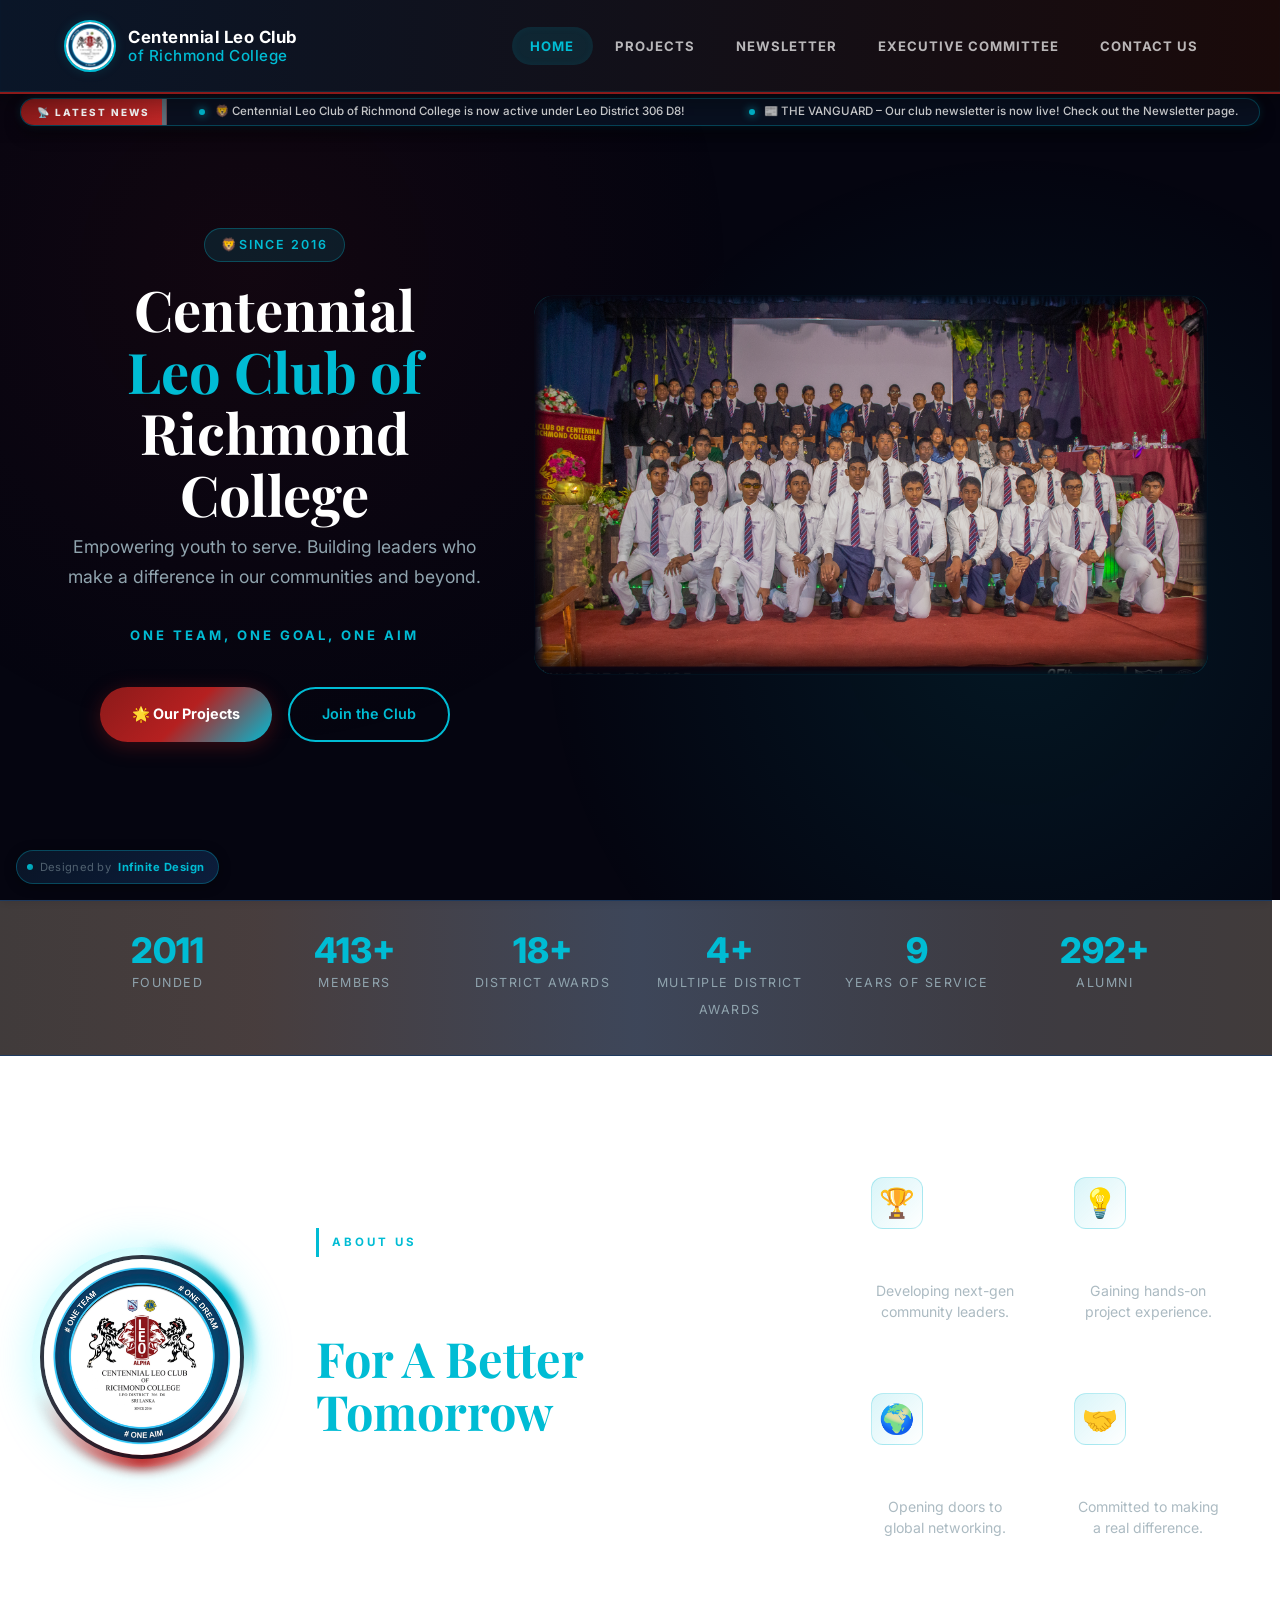
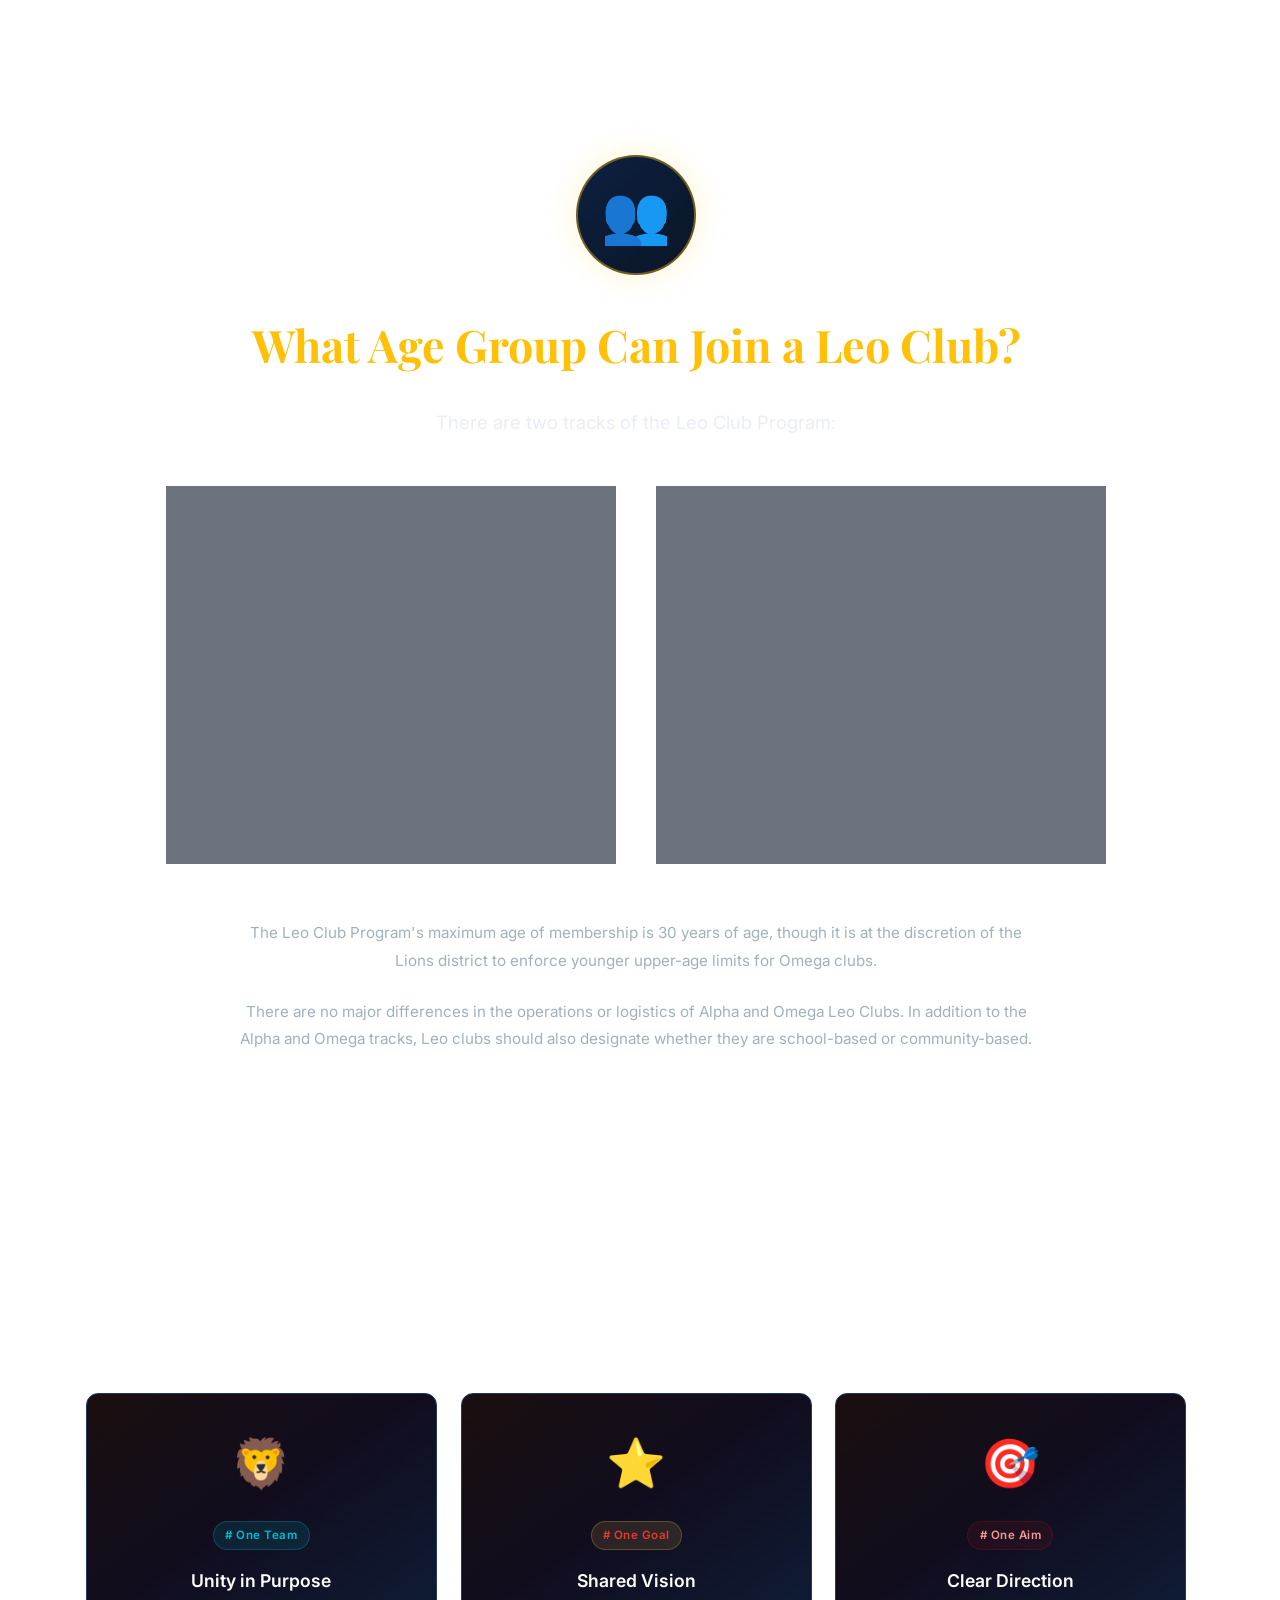
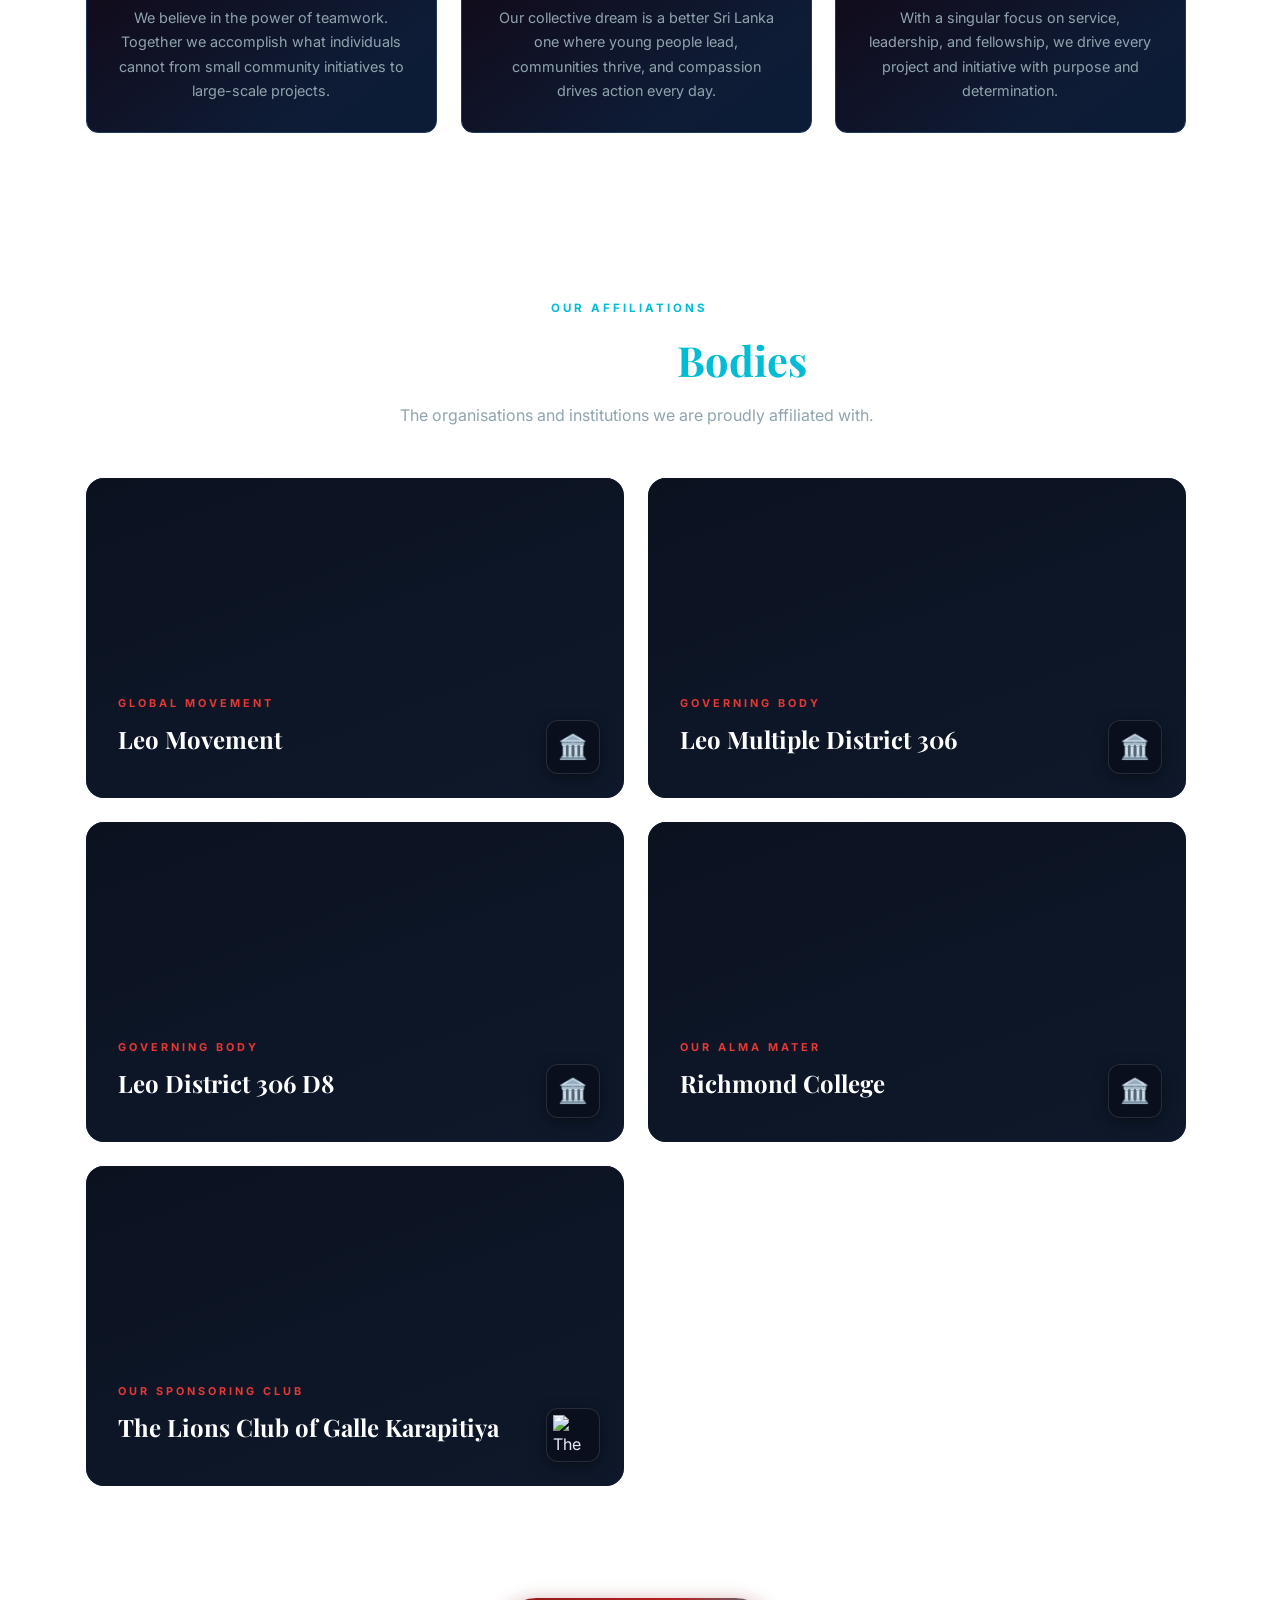
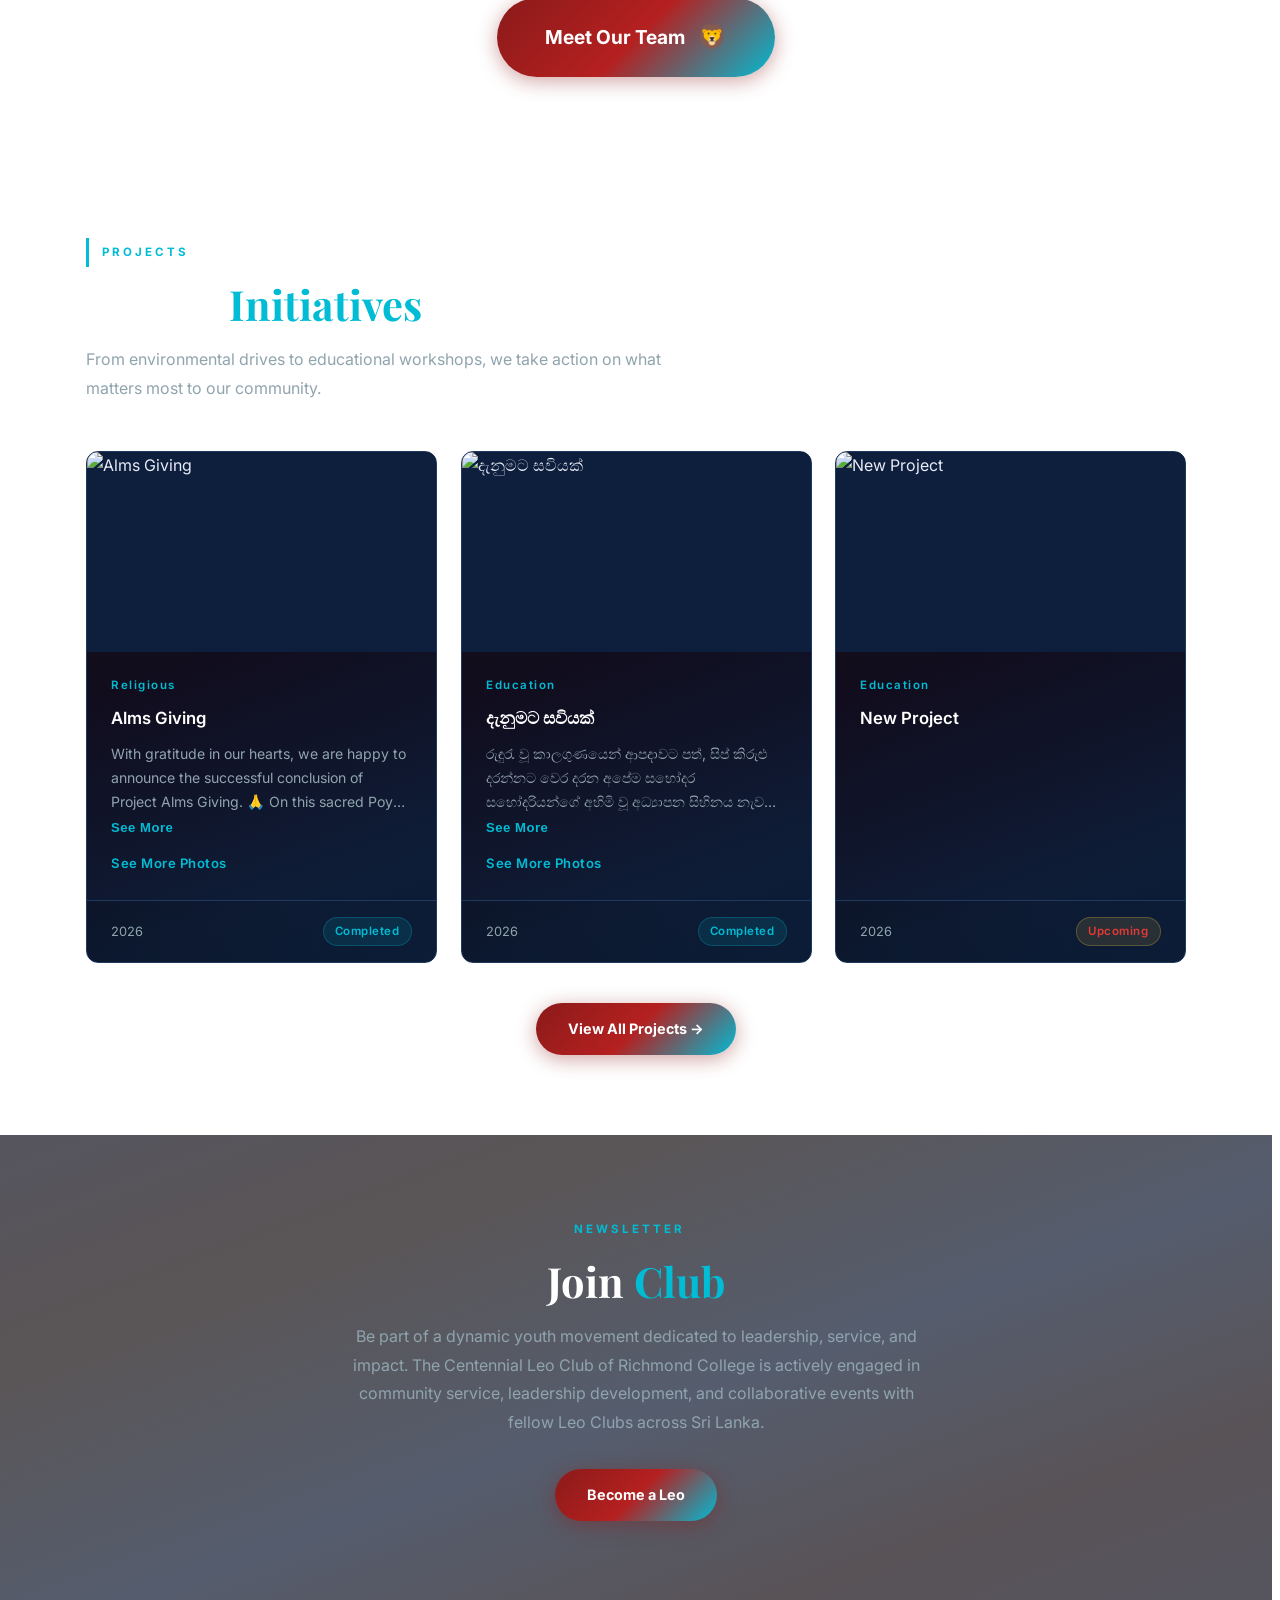
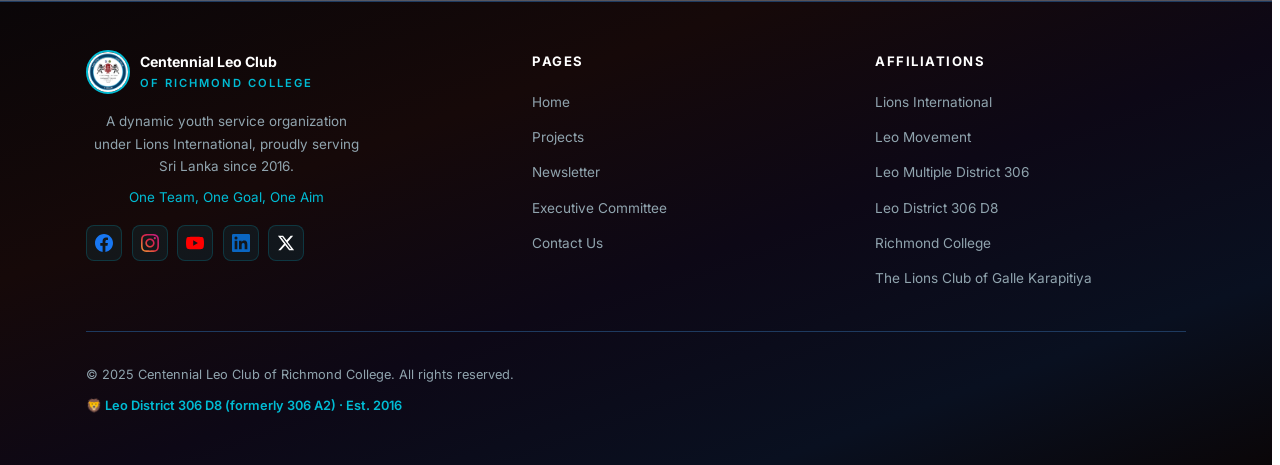
==== commit 0b014214: "Update index.html" ====
--- a/index.html
+++ b/index.html
@@ -15,7 +15,7 @@
     /* ── NEWS TICKER ── */
     .news-ticker-bar {
       position: fixed;
-      top: 86px;
+      top: 98px;
       left: 20px;
       right: 20px;
       z-index: 998;
--- a/style.css
+++ b/style.css
@@ -1693,7 +1693,10 @@
   backdrop-filter: blur(10px);
   z-index: 10000;
   display: flex;
+  align-items: center;
   justify-content: center;
+  opacity: 0;
+  pointer-events: none;
   transition: opacity 0.4s ease;
   padding: 2rem;
 }
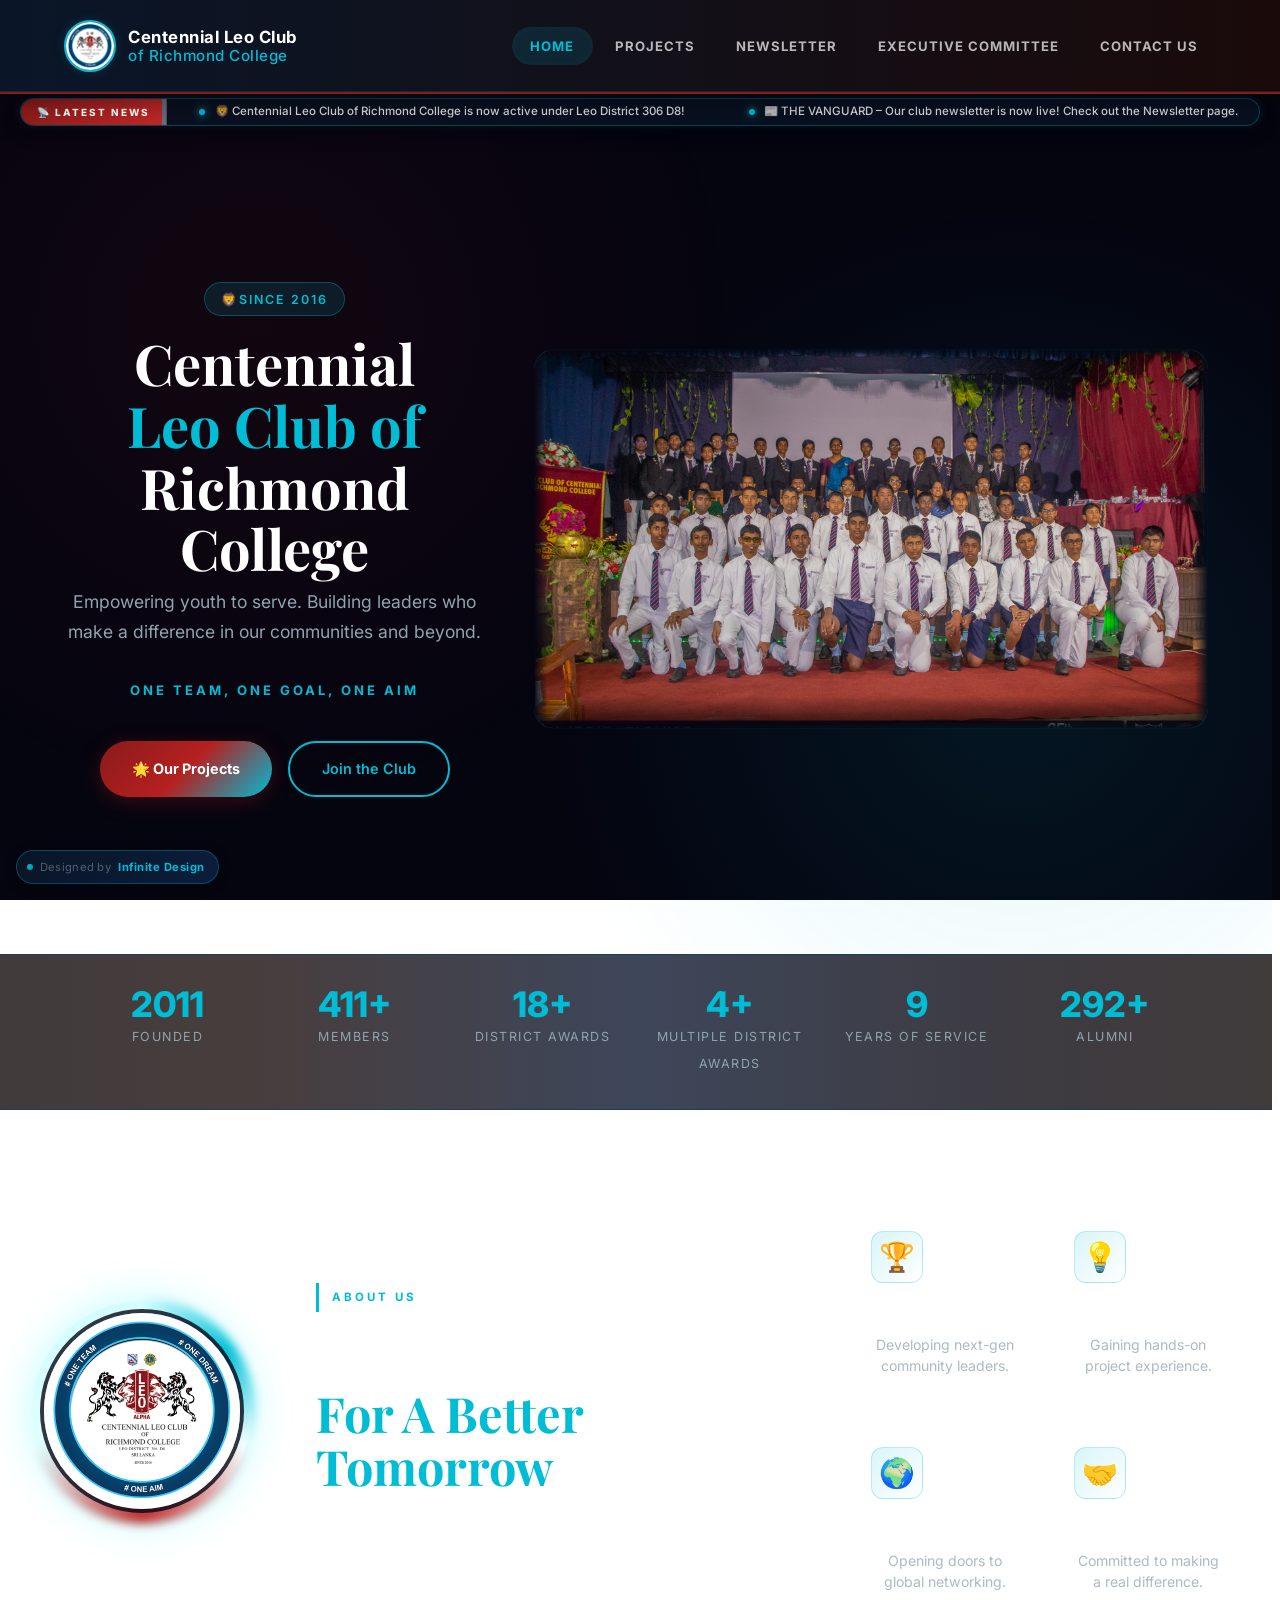
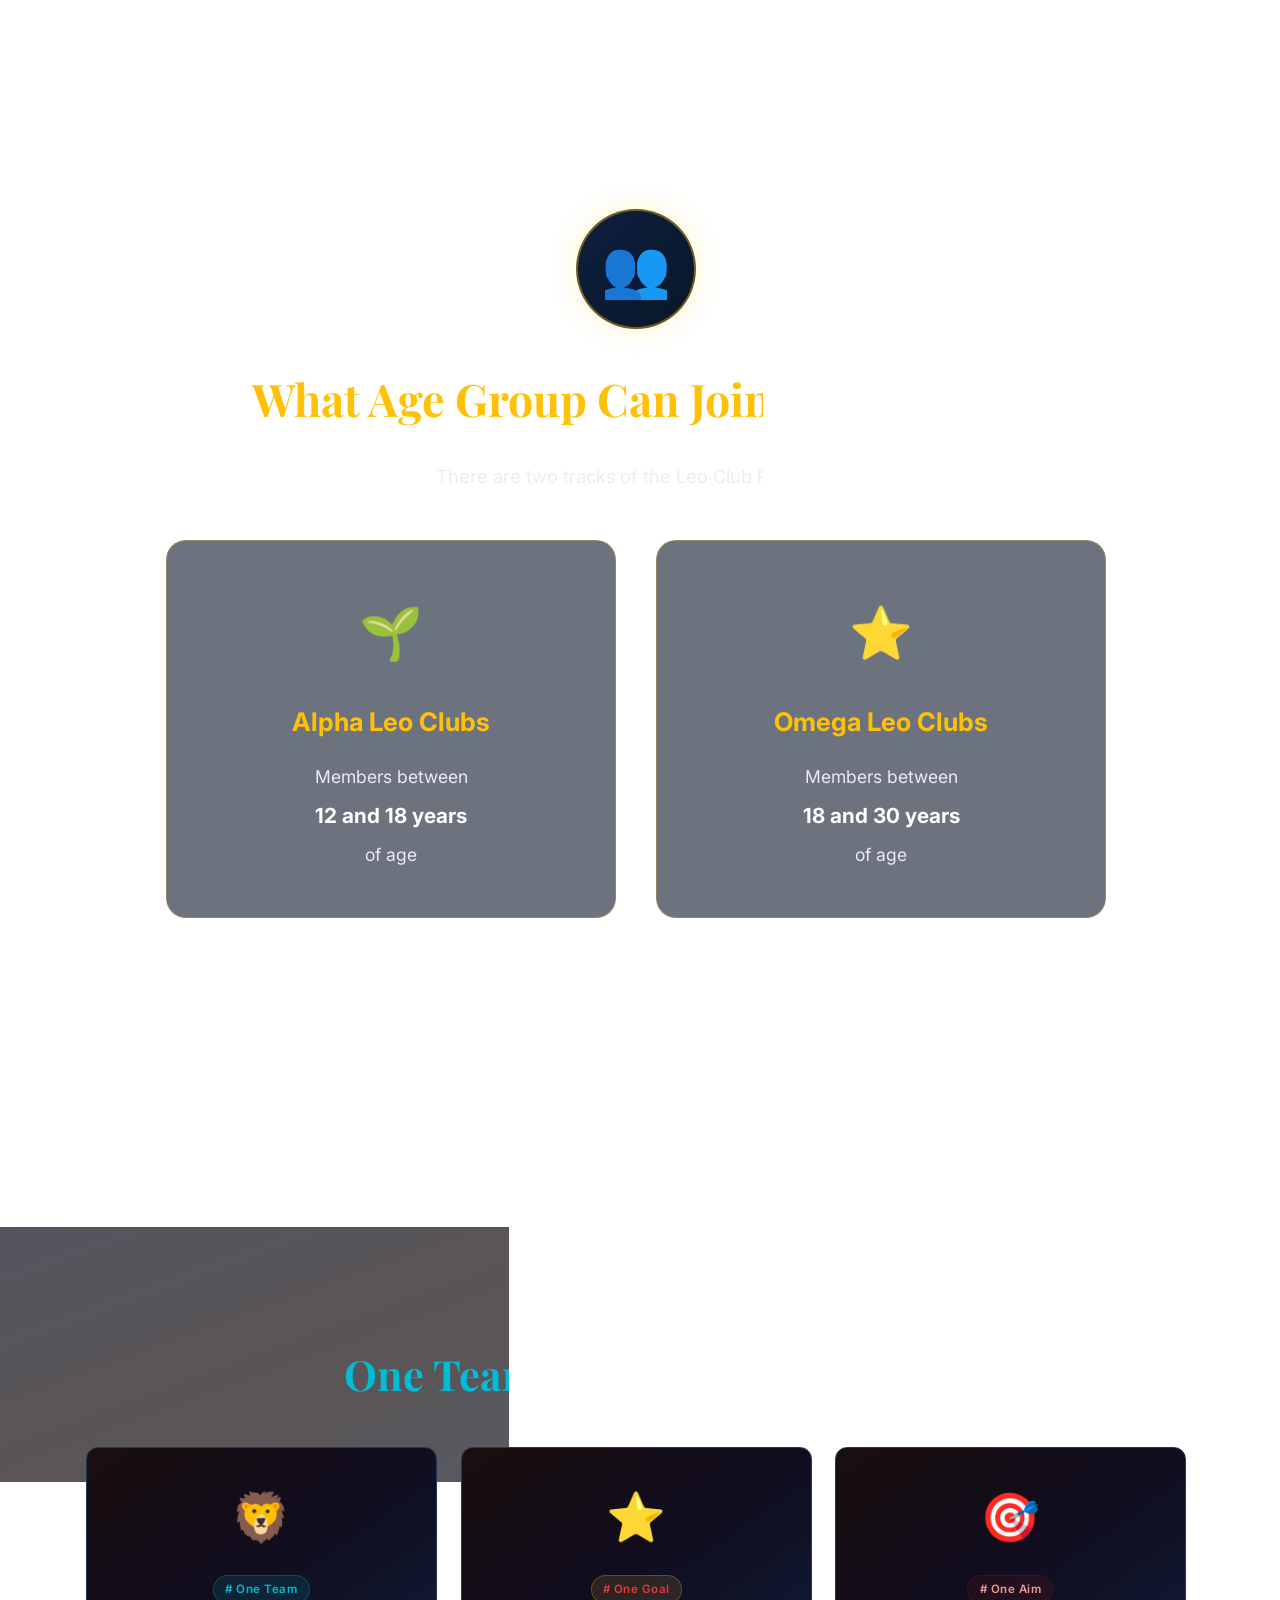
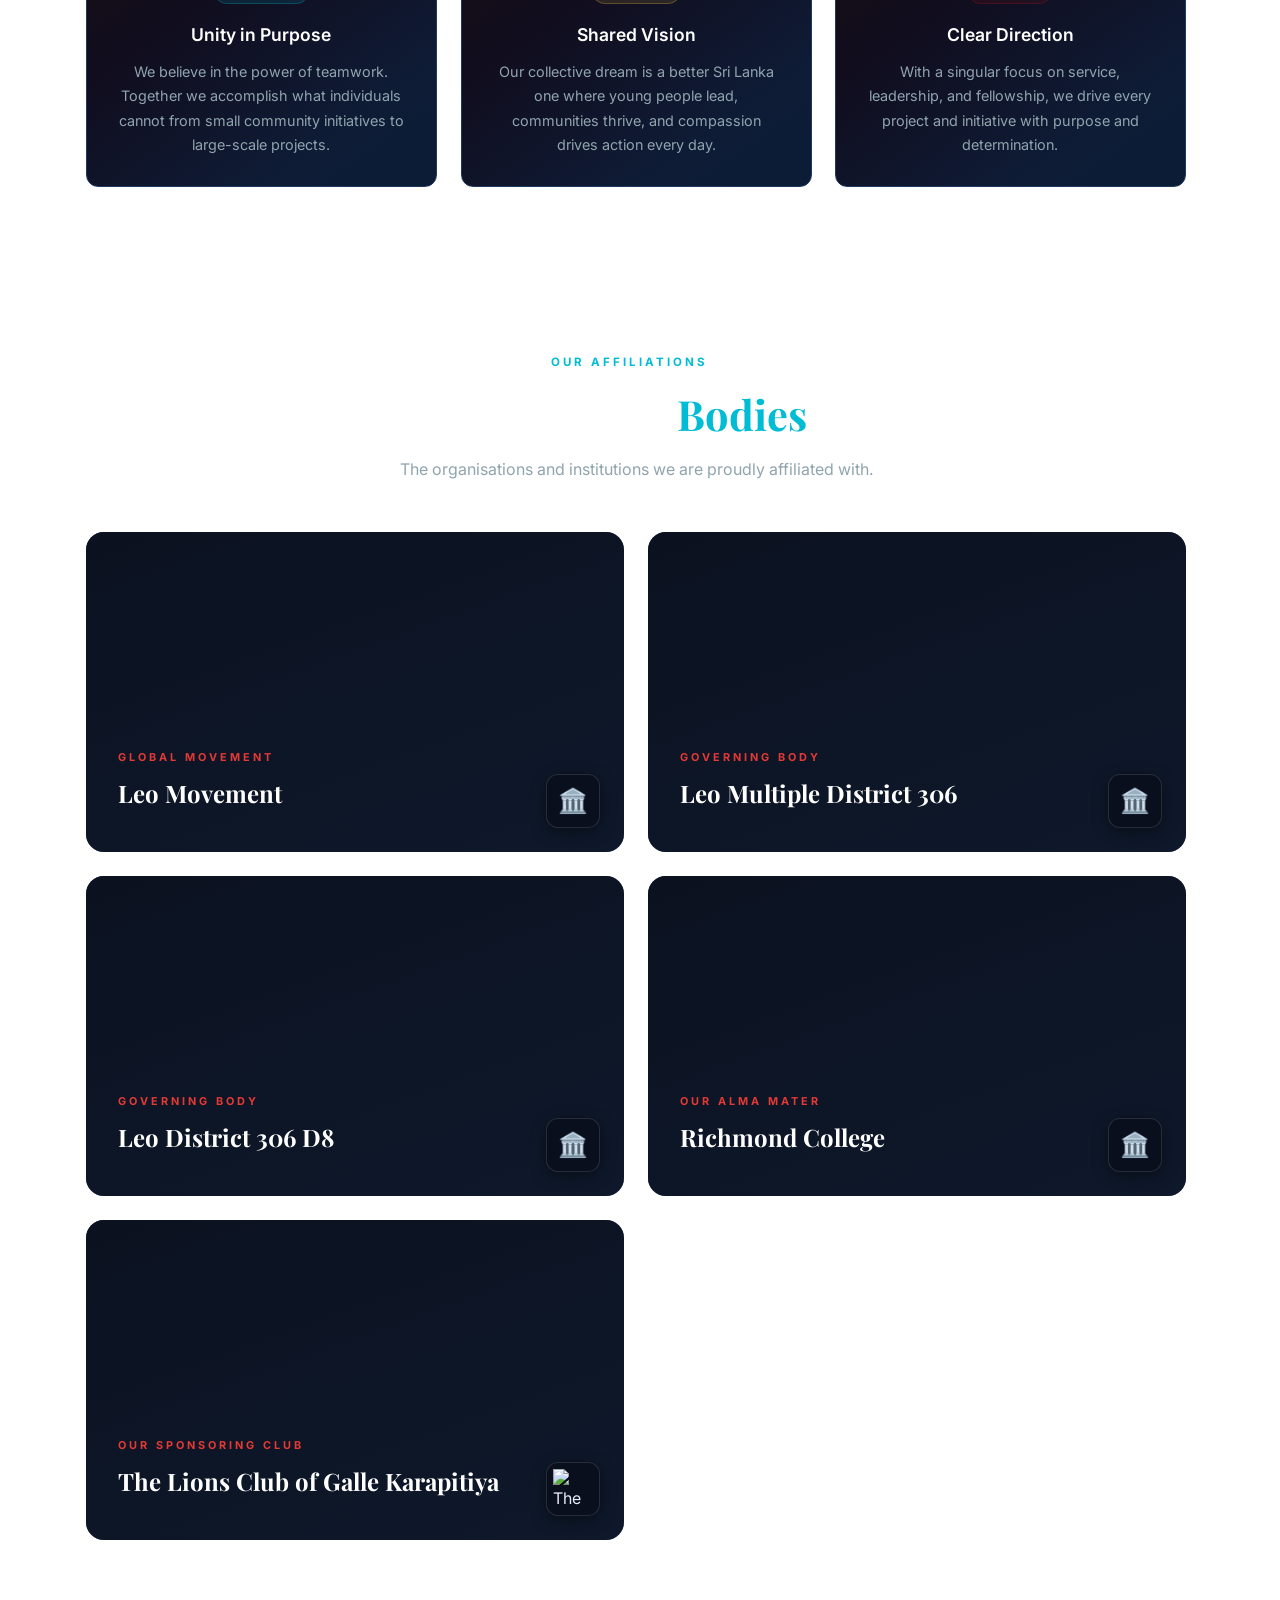
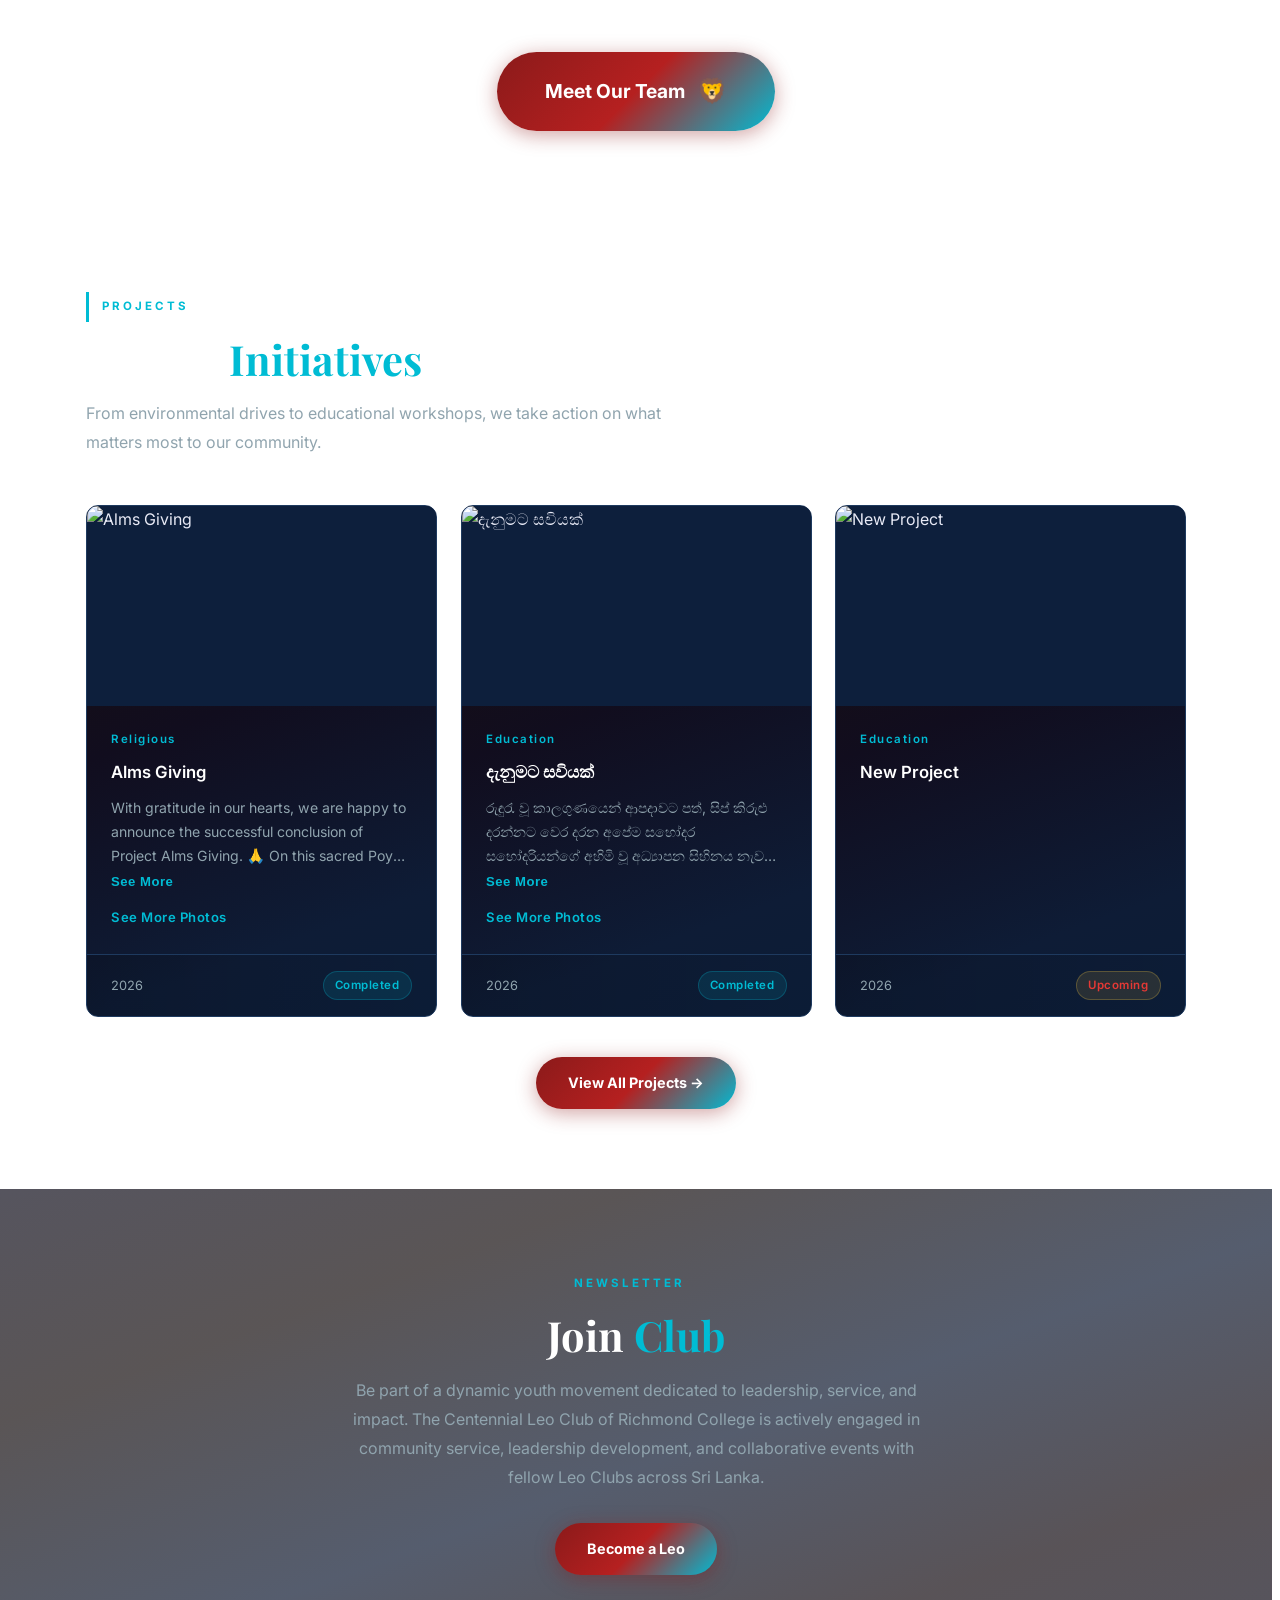
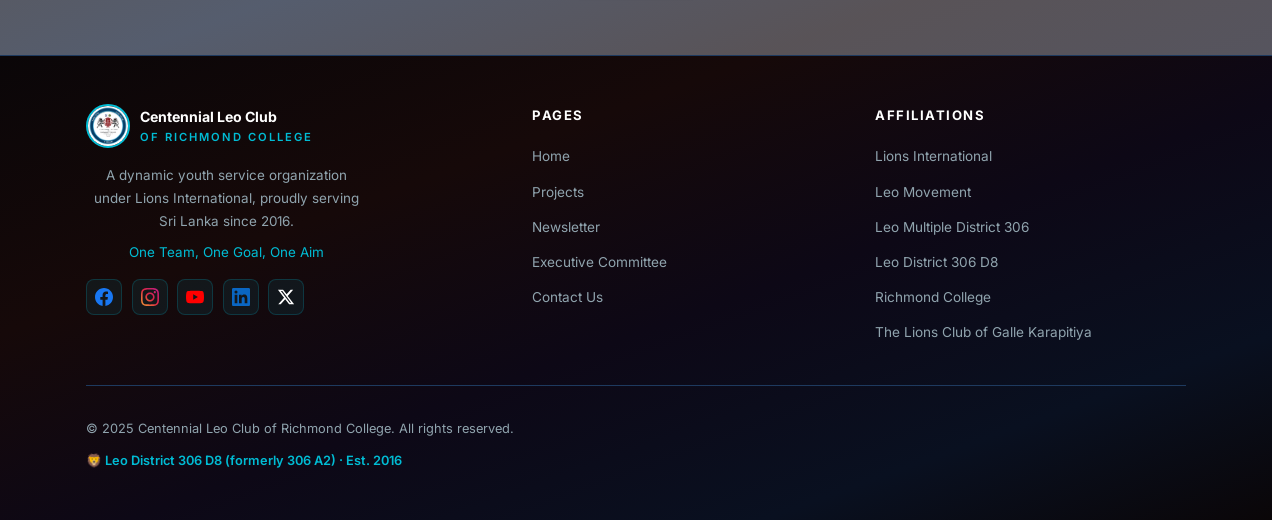
==== commit eed87328: "add" ====
--- a/index.html
+++ b/index.html
@@ -11,144 +11,6 @@
   <link rel="icon" href="image/favicon.png" type="image/png" />
   <script src="https://cdn.jsdelivr.net/npm/tsparticles-confetti@2.12.0/tsparticles.confetti.bundle.min.js"></script>
   <script src="https://cdn.jsdelivr.net/npm/tsparticles@2.12.0/tsparticles.bundle.min.js"></script>
-  <style>
-    /* ── NEWS TICKER ── */
-    .news-ticker-bar {
-      position: fixed;
-      top: 98px;
-      left: 20px;
-      right: 20px;
-      z-index: 998;
-      height: 28px;
-      background: rgba(10, 22, 40, 0.7);
-      backdrop-filter: blur(12px);
-      border: 1px solid rgba(0, 188, 212, 0.3);
-      border-radius: 50px;
-      display: flex;
-      align-items: center;
-      overflow: hidden;
-      box-shadow: 0 8px 16px rgba(0, 0, 0, 0.4), 
-                  0 0 10px rgba(0, 188, 212, 0.15);
-      transition: all 0.3s ease;
-    }
-    
-    .news-ticker-bar:hover {
-      border-color: rgba(0, 188, 212, 0.6);
-      box-shadow: 0 8px 24px rgba(0, 0, 0, 0.5), 
-                  0 0 15px rgba(0, 188, 212, 0.25);
-    }
-
-    .ticker-label {
-      flex-shrink: 0;
-      padding: 0 1rem;
-      font-size: 0.62rem;
-      font-weight: 800;
-      letter-spacing: 2px;
-      text-transform: uppercase;
-      color: #fff;
-      background: linear-gradient(135deg, var(--maroon), var(--maroon-light));
-      height: 100%;
-      display: flex;
-      align-items: center;
-      border-right: 1px solid rgba(0, 188, 212, 0.3);
-      white-space: nowrap;
-      position: relative;
-    }
-    
-    .ticker-label::after {
-      content: '';
-      position: absolute;
-      right: 0; top: 0; bottom: 0;
-      width: 4px;
-      background: var(--cyan);
-      opacity: 0.5;
-    }
-
-    .ticker-track {
-      flex: 1;
-      overflow: hidden;
-      height: 100%;
-      display: flex;
-      align-items: center;
-    }
-
-    .ticker-inner {
-      display: flex;
-      animation: tickerScroll 40s linear infinite;
-      white-space: nowrap;
-    }
-
-    .ticker-inner:hover {
-      animation-play-state: paused;
-    }
-
-    @keyframes tickerScroll {
-      0% { transform: translateX(0); }
-      100% { transform: translateX(-50%); }
-    }
-
-    .ticker-item {
-      display: inline-flex;
-      align-items: center;
-      gap: 0.6rem;
-      font-size: 0.72rem;
-      color: rgba(255, 255, 255, 0.85);
-      padding: 0 2rem;
-      font-weight: 500;
-    }
-
-    .ticker-item .ticker-dot {
-      width: 6px;
-      height: 6px;
-      border-radius: 50%;
-      background: var(--cyan);
-      box-shadow: 0 0 8px var(--cyan);
-      animation: pulse-dot 2s infinite ease-in-out;
-    }
-
-    @keyframes pulse-dot {
-      0%, 100% { opacity: 1; transform: scale(1); }
-      50% { opacity: 0.4; transform: scale(0.8); }
-    }
-
-    .ticker-item a {
-      color: var(--cyan);
-      text-decoration: none;
-      font-weight: 600;
-    }
-
-    /* Push hero down to account for floating ticker */
-    body .hero {
-      padding-top: 130px !important;
-    }
-
-    @media (max-width: 640px) {
-      .news-ticker-bar {
-        top: 94px;
-        left: 5px;
-        right: 5px;
-        height: auto;
-        min-height: 24px;
-        flex-direction: column;
-        border-radius: 12px;
-      }
-      .ticker-label { 
-        width: 100%;
-        font-size: 0.5rem; 
-        padding: 0.2rem 0.6rem;
-        justify-content: center;
-        border-right: none;
-        border-bottom: 1px solid rgba(0, 188, 212, 0.2);
-      }
-      .ticker-item { font-size: 0.62rem; padding: 0.3rem 1rem; }
-      body .hero {
-        padding-top: 154px !important;
-      }
-      .hero-grid { grid-template-columns: 1fr; }
-      .hero-text-content { text-align: left !important; }
-      .hero-mobile-align { text-align: left !important; margin-left: 0 !important; margin-right: 0 !important; }
-      .hero-btns { flex-direction: column; gap: 1rem; justify-content: flex-start !important; }
-      .hero-btns .btn-primary, .hero-btns .btn-outline { width: 100%; text-align: center; justify-content: center; }
       .hero-tag { font-size: 0.65rem; margin-left: 0 !important; }
       .hero h1 { font-size: 1.8rem !important; text-align: left !important; }
       .hero-sub { font-size: 0.85rem !important; text-align: left !important; }
--- a/style.css
+++ b/style.css
@@ -150,6 +150,140 @@
 @keyframes spin { 100% { transform: rotate(360deg); } }
 
 /* ════════════════════════════════════════
+   NEWS TICKER
+════════════════════════════════════════ */
+.news-ticker-bar {
+  position: fixed;
+  top: 98px;
+  left: 20px;
+  right: 20px;
+  z-index: 998;
+  height: 28px;
+  background: rgba(10, 22, 40, 0.7);
+  backdrop-filter: blur(12px);
+  border: 1px solid rgba(0, 188, 212, 0.3);
+  border-radius: 50px;
+  display: flex;
+  align-items: center;
+  overflow: hidden;
+  box-shadow: 0 8px 16px rgba(0, 0, 0, 0.4), 
+              0 0 10px rgba(0, 188, 212, 0.15);
+  transition: all 0.3s ease;
+}
+
+.news-ticker-bar:hover {
+  border-color: rgba(0, 188, 212, 0.6);
+  box-shadow: 0 8px 24px rgba(0, 0, 0, 0.5), 
+              0 0 15px rgba(0, 188, 212, 0.25);
+}
+
+.ticker-label {
+  flex-shrink: 0;
+  padding: 0 1rem;
+  font-size: 0.62rem;
+  font-weight: 800;
+  letter-spacing: 2px;
+  text-transform: uppercase;
+  color: #fff;
+  background: linear-gradient(135deg, var(--maroon), var(--maroon-light));
+  height: 100%;
+  display: flex;
+  align-items: center;
+  border-right: 1px solid rgba(0, 188, 212, 0.3);
+  white-space: nowrap;
+  position: relative;
+}
+
+.ticker-label::after {
+  content: '';
+  position: absolute;
+  right: 0; top: 0; bottom: 0;
+  width: 4px;
+  background: var(--cyan);
+  opacity: 0.5;
+}
+
+.ticker-track {
+  flex: 1;
+  overflow: hidden;
+  height: 100%;
+  display: flex;
+  align-items: center;
+}
+
+.ticker-inner {
+  display: flex;
+  animation: tickerScroll 40s linear infinite;
+  white-space: nowrap;
+}
+
+.ticker-inner:hover {
+  animation-play-state: paused;
+}
+
+@keyframes tickerScroll {
+  0% { transform: translateX(0); }
+  100% { transform: translateX(-50%); }
+}
+
+.ticker-item {
+  display: inline-flex;
+  align-items: center;
+  gap: 0.6rem;
+  font-size: 0.72rem;
+  color: rgba(255, 255, 255, 0.85);
+  padding: 0 2rem;
+  font-weight: 500;
+}
+
+.ticker-item .ticker-dot {
+  width: 6px;
+  height: 6px;
+  border-radius: 50%;
+  background: var(--cyan);
+  box-shadow: 0 0 8px var(--cyan);
+  animation: pulse-dot 2s infinite ease-in-out;
+}
+
+@keyframes pulse-dot {
+  0%, 100% { opacity: 1; transform: scale(1); }
+  50% { opacity: 0.4; transform: scale(0.8); }
+}
+
+.ticker-item a {
+  color: var(--cyan);
+  text-decoration: none;
+  font-weight: 600;
+}
+
+/* Push hero down to account for floating ticker */
+body .hero {
+  padding-top: 130px !important;
+}
+
+@media (max-width: 640px) {
+  .news-ticker-bar {
+    top: 94px;
+    left: 5px;
+    right: 5px;
+    height: auto;
+    min-height: 24px;
+    flex-direction: column;
+    border-radius: 12px;
+  }
+  .ticker-label { 
+    width: 100%;
+    font-size: 0.5rem; 
+    padding: 0.2rem 0.6rem;
+    justify-content: center;
+    border-right: none;
+    border-bottom: 1px solid rgba(0, 188, 212, 0.2);
+  }
+  .ticker-item { font-size: 0.62rem; padding: 0.3rem 1rem; }
+  body .hero { padding-top: 154px !important; }
+}
+
+/* ════════════════════════════════════════
    NAVBAR
 ════════════════════════════════════════ */
 .navbar {
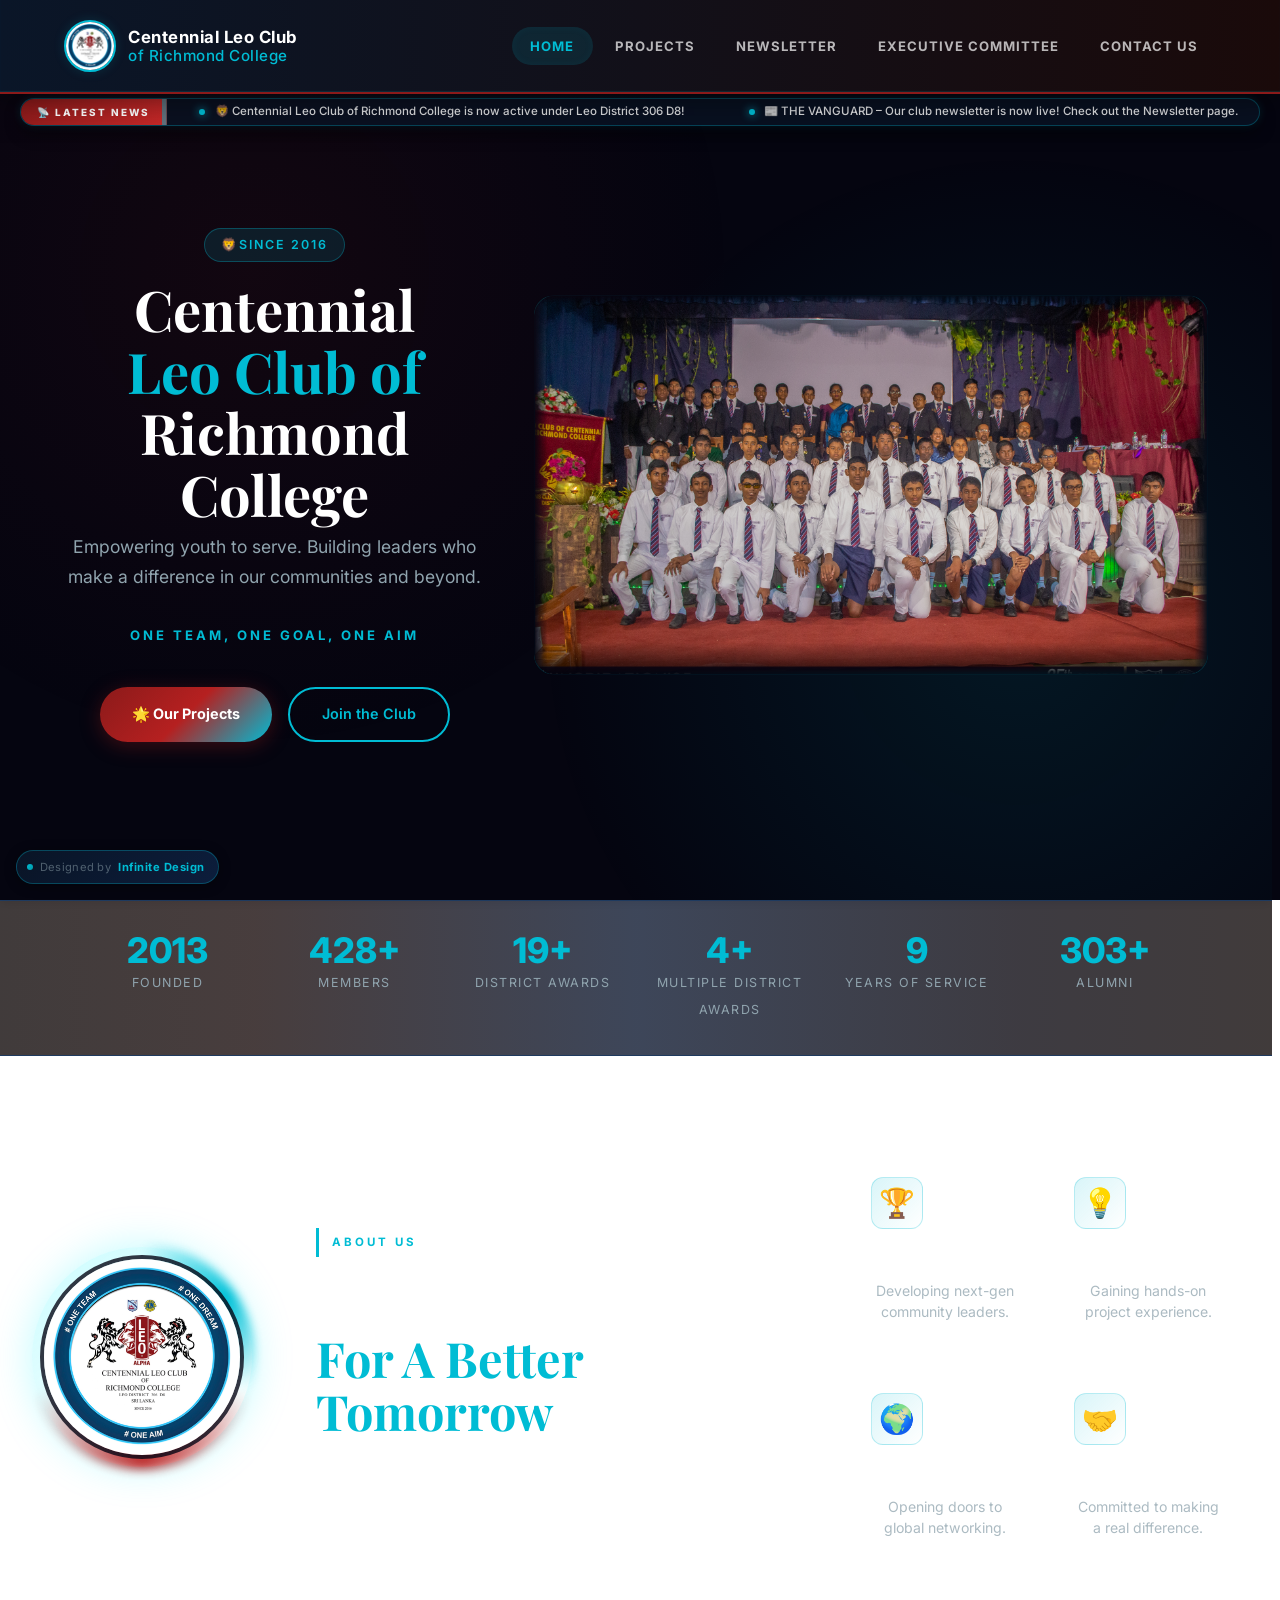
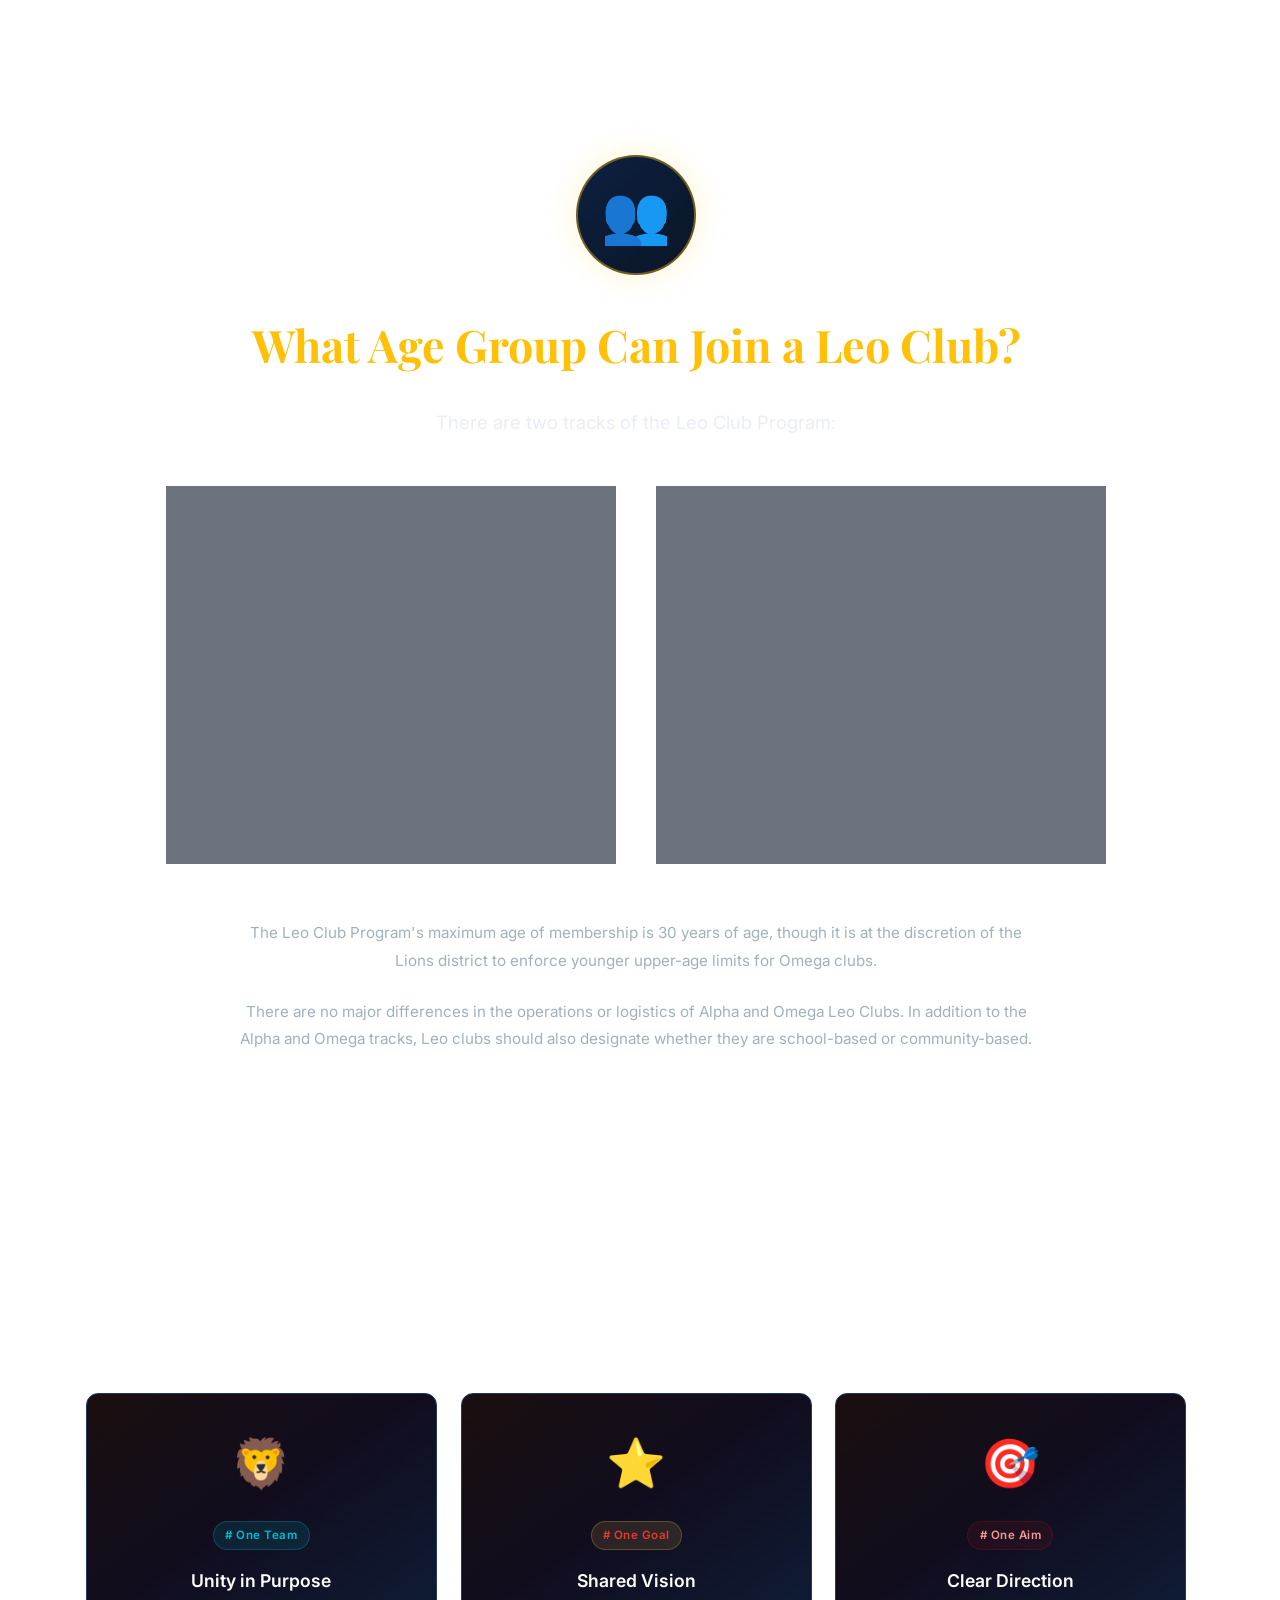
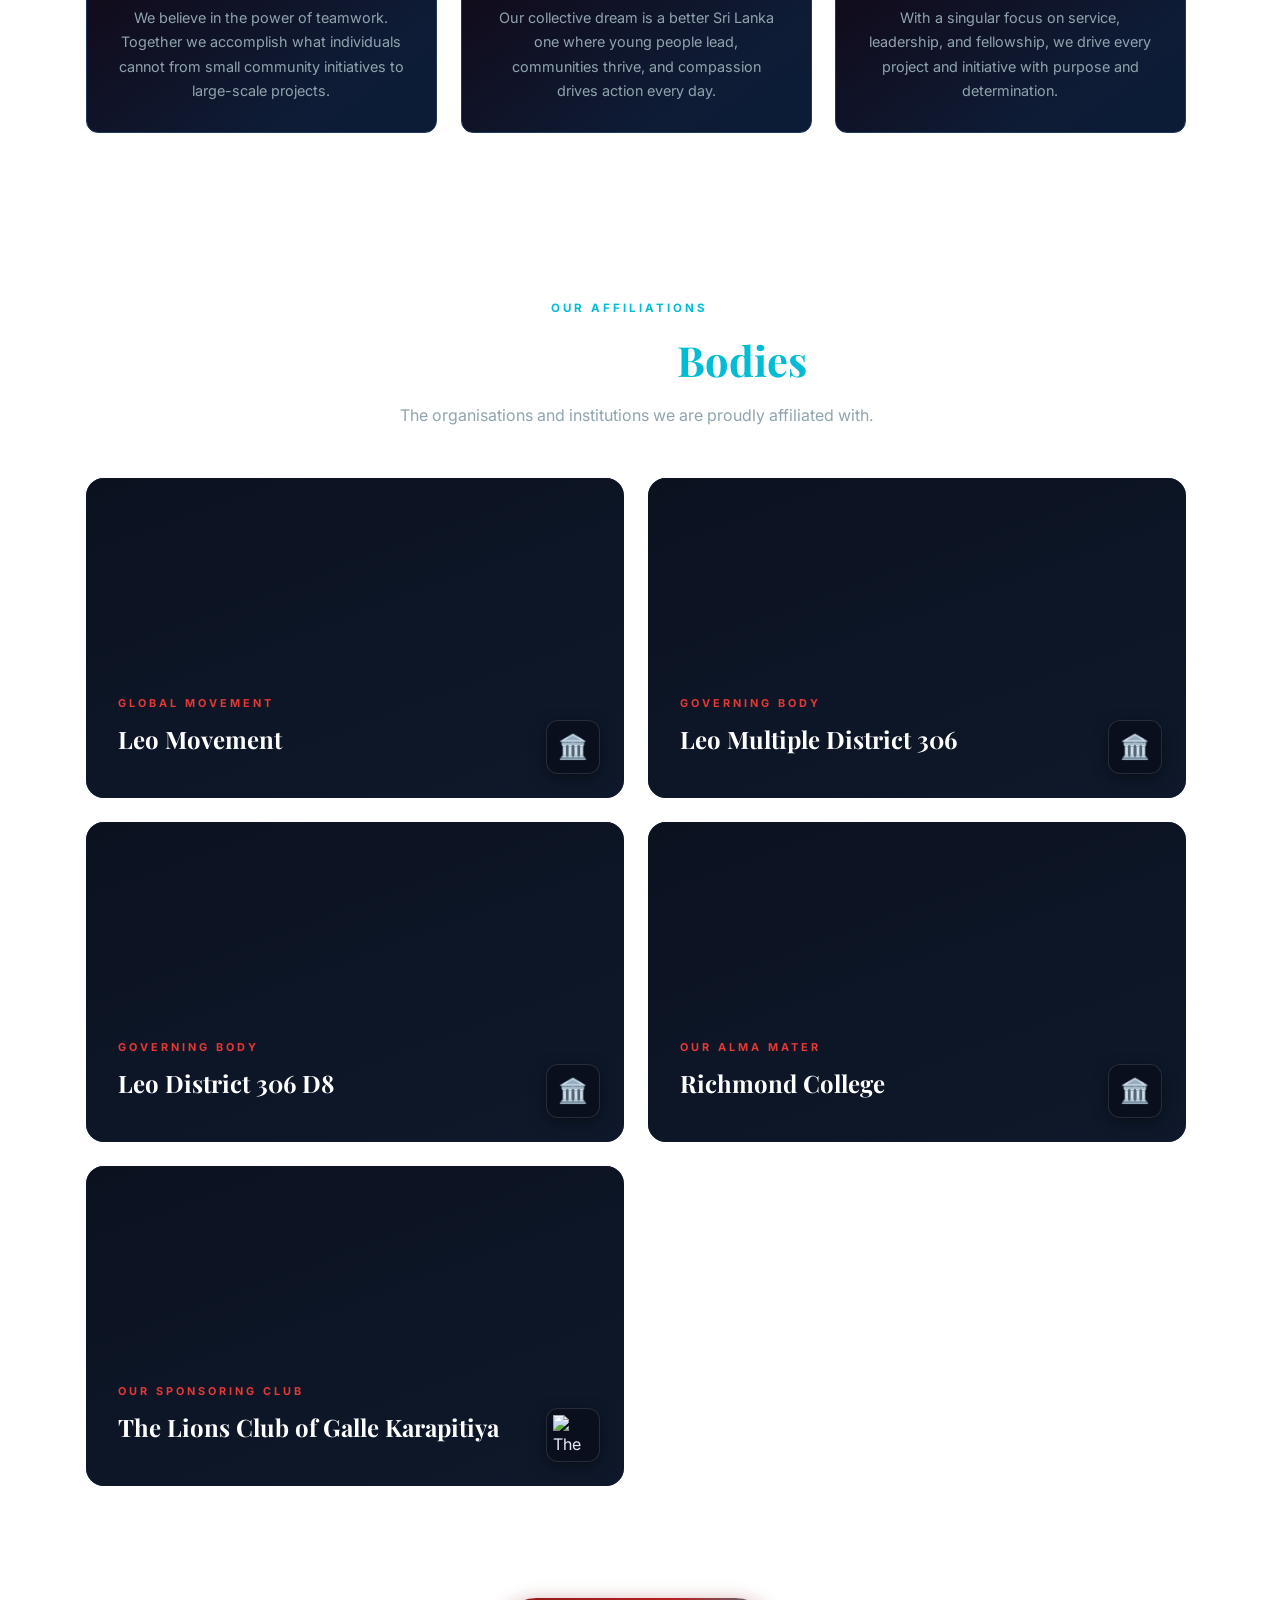
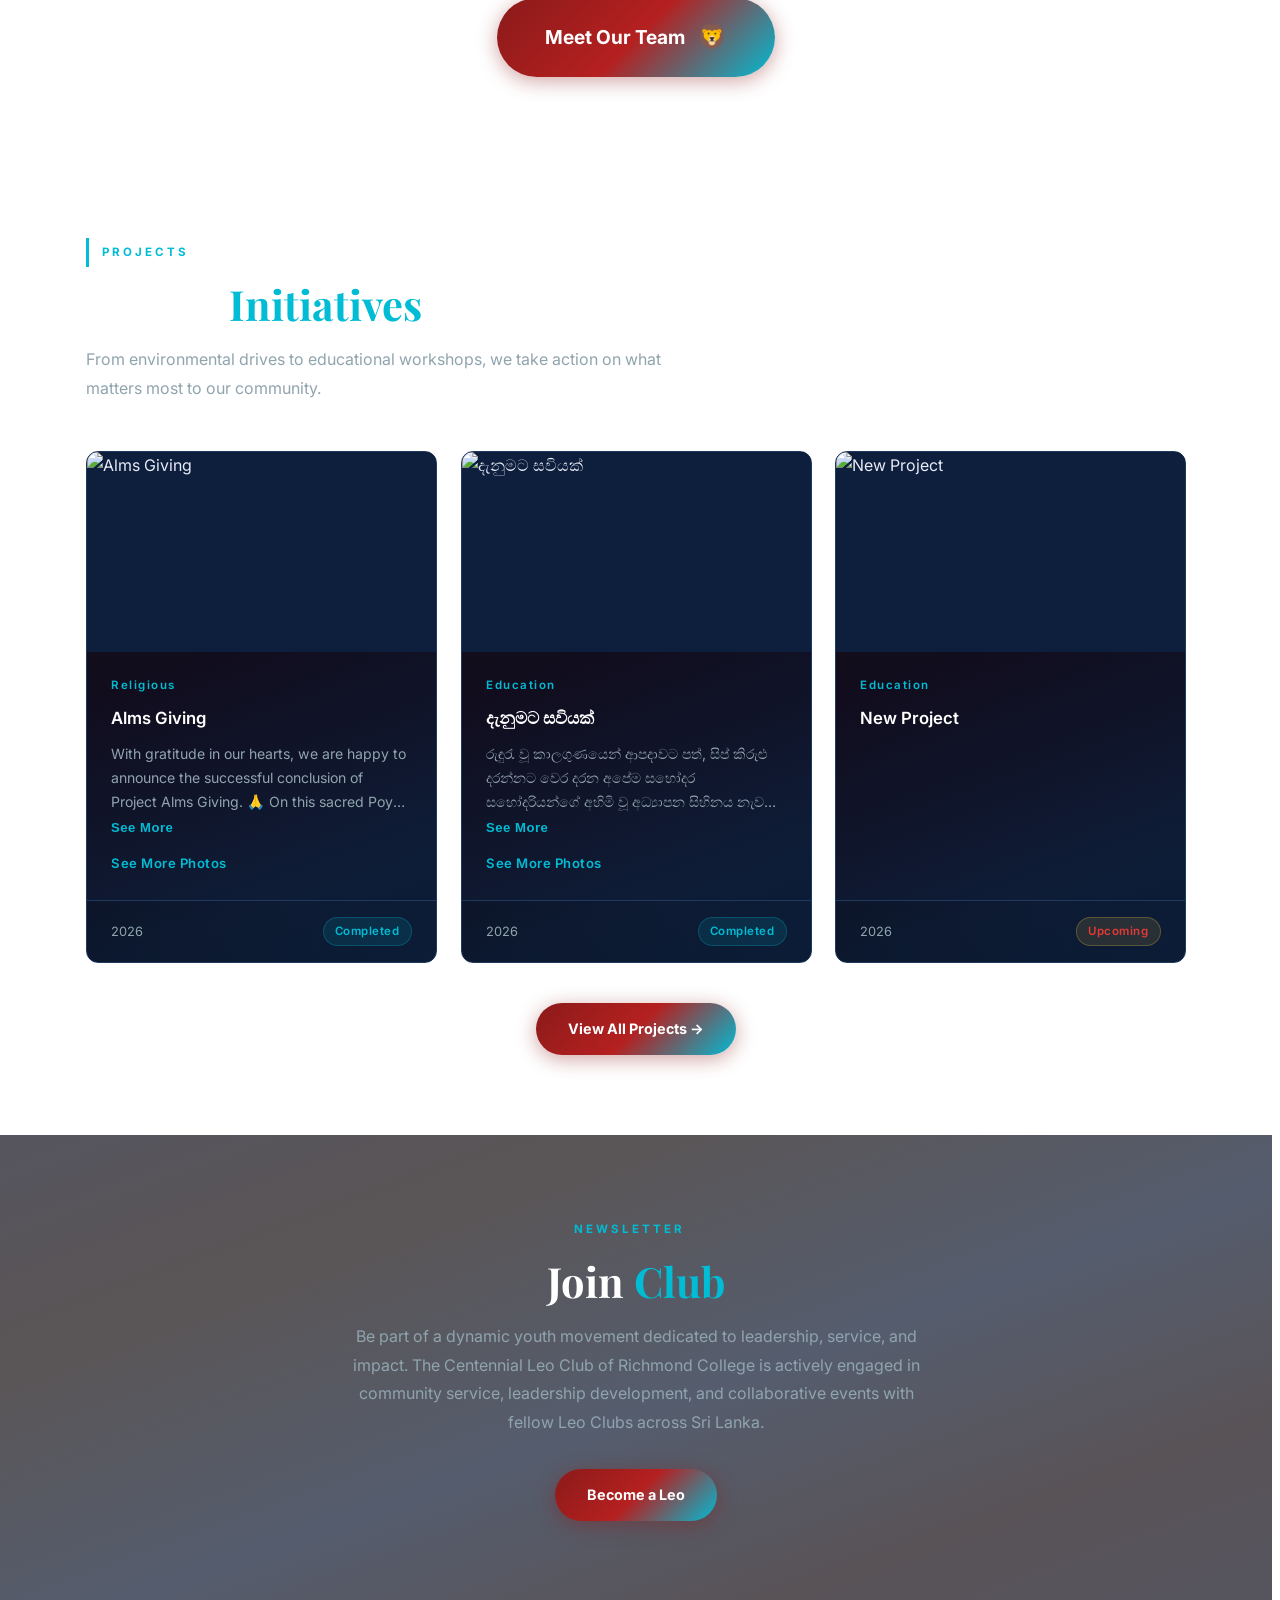
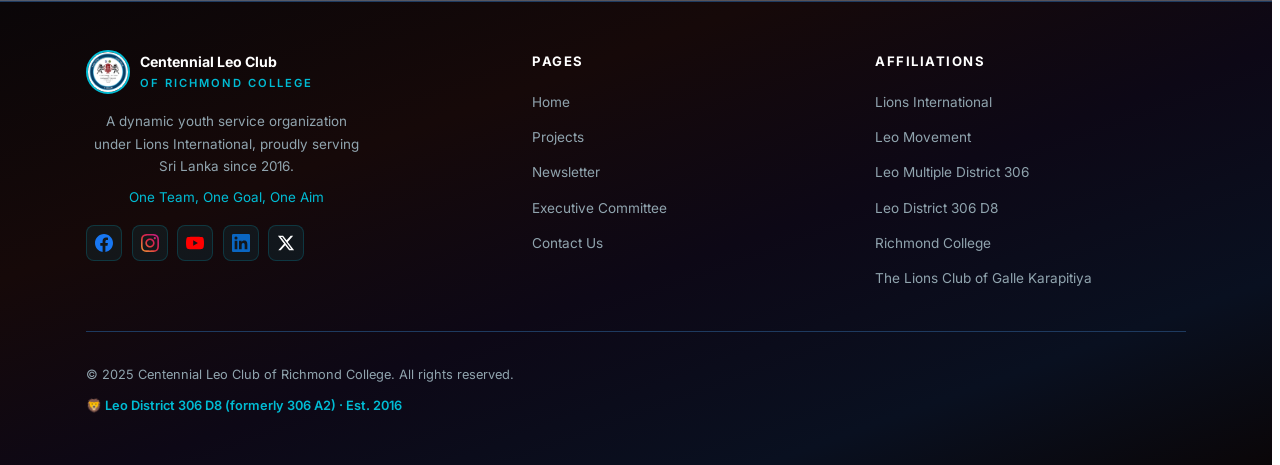
==== commit 0dbee804: "up" ====
--- a/index.html
+++ b/index.html
@@ -11,12 +11,6 @@
   <link rel="icon" href="image/favicon.png" type="image/png" />
   <script src="https://cdn.jsdelivr.net/npm/tsparticles-confetti@2.12.0/tsparticles.confetti.bundle.min.js"></script>
   <script src="https://cdn.jsdelivr.net/npm/tsparticles@2.12.0/tsparticles.bundle.min.js"></script>
-      .hero-tag { font-size: 0.65rem; margin-left: 0 !important; }
-      .hero h1 { font-size: 1.8rem !important; text-align: left !important; }
-      .hero-sub { font-size: 0.85rem !important; text-align: left !important; }
-      .hero-motto { text-align: left !important; }
-    }
-  </style>
 </head>
 
 <body data-page="home">
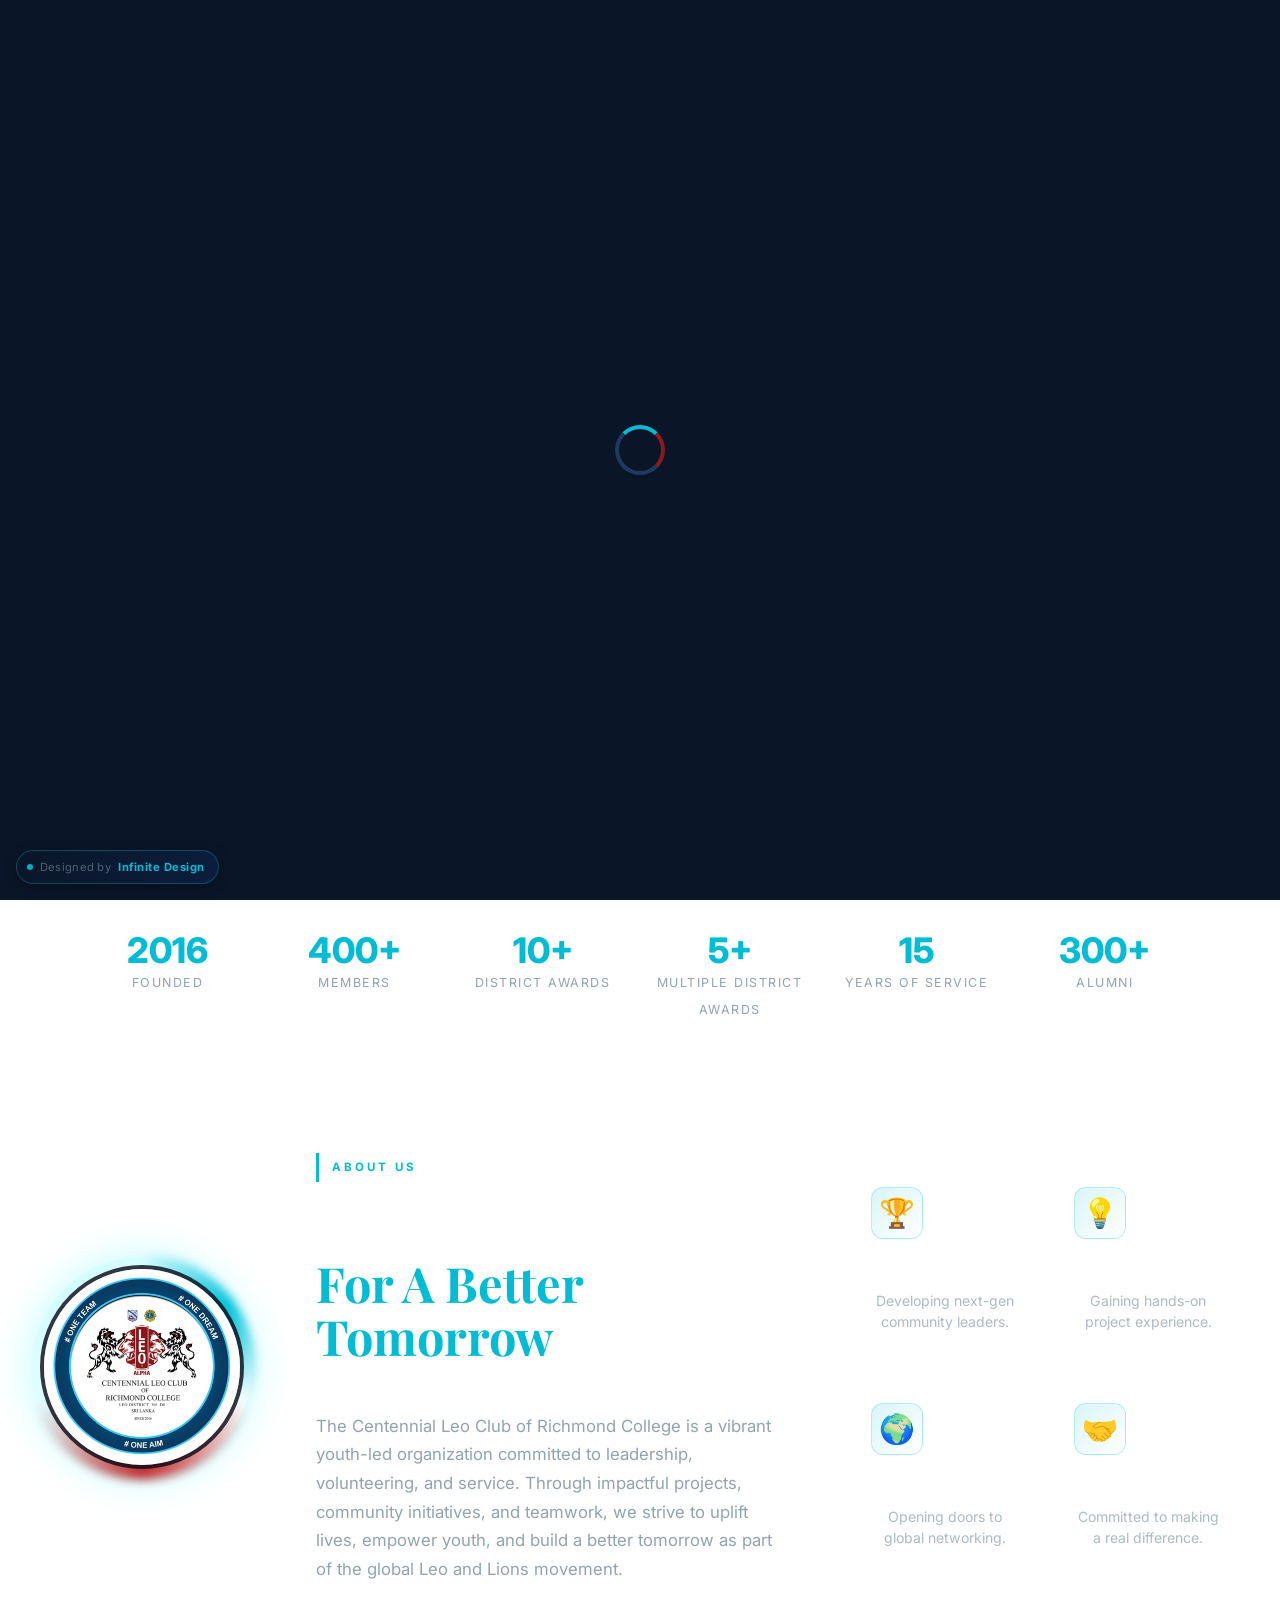
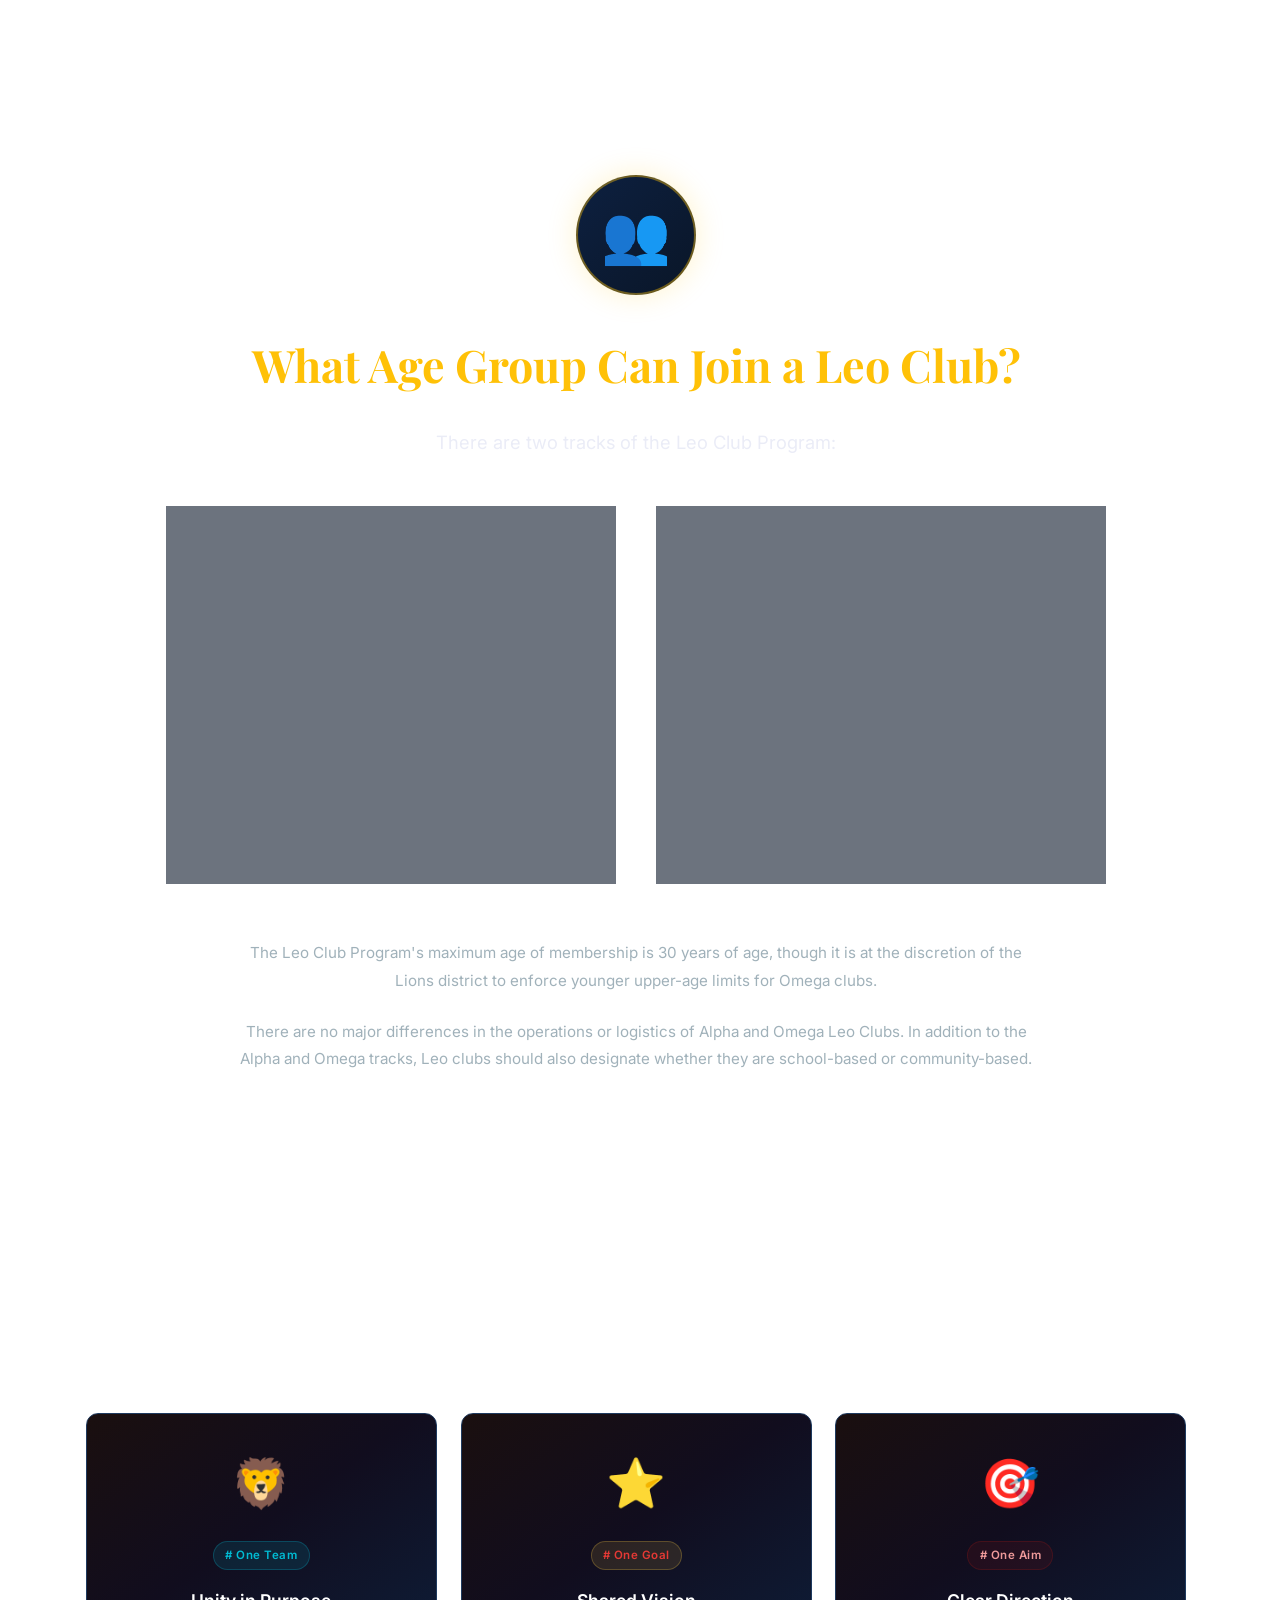
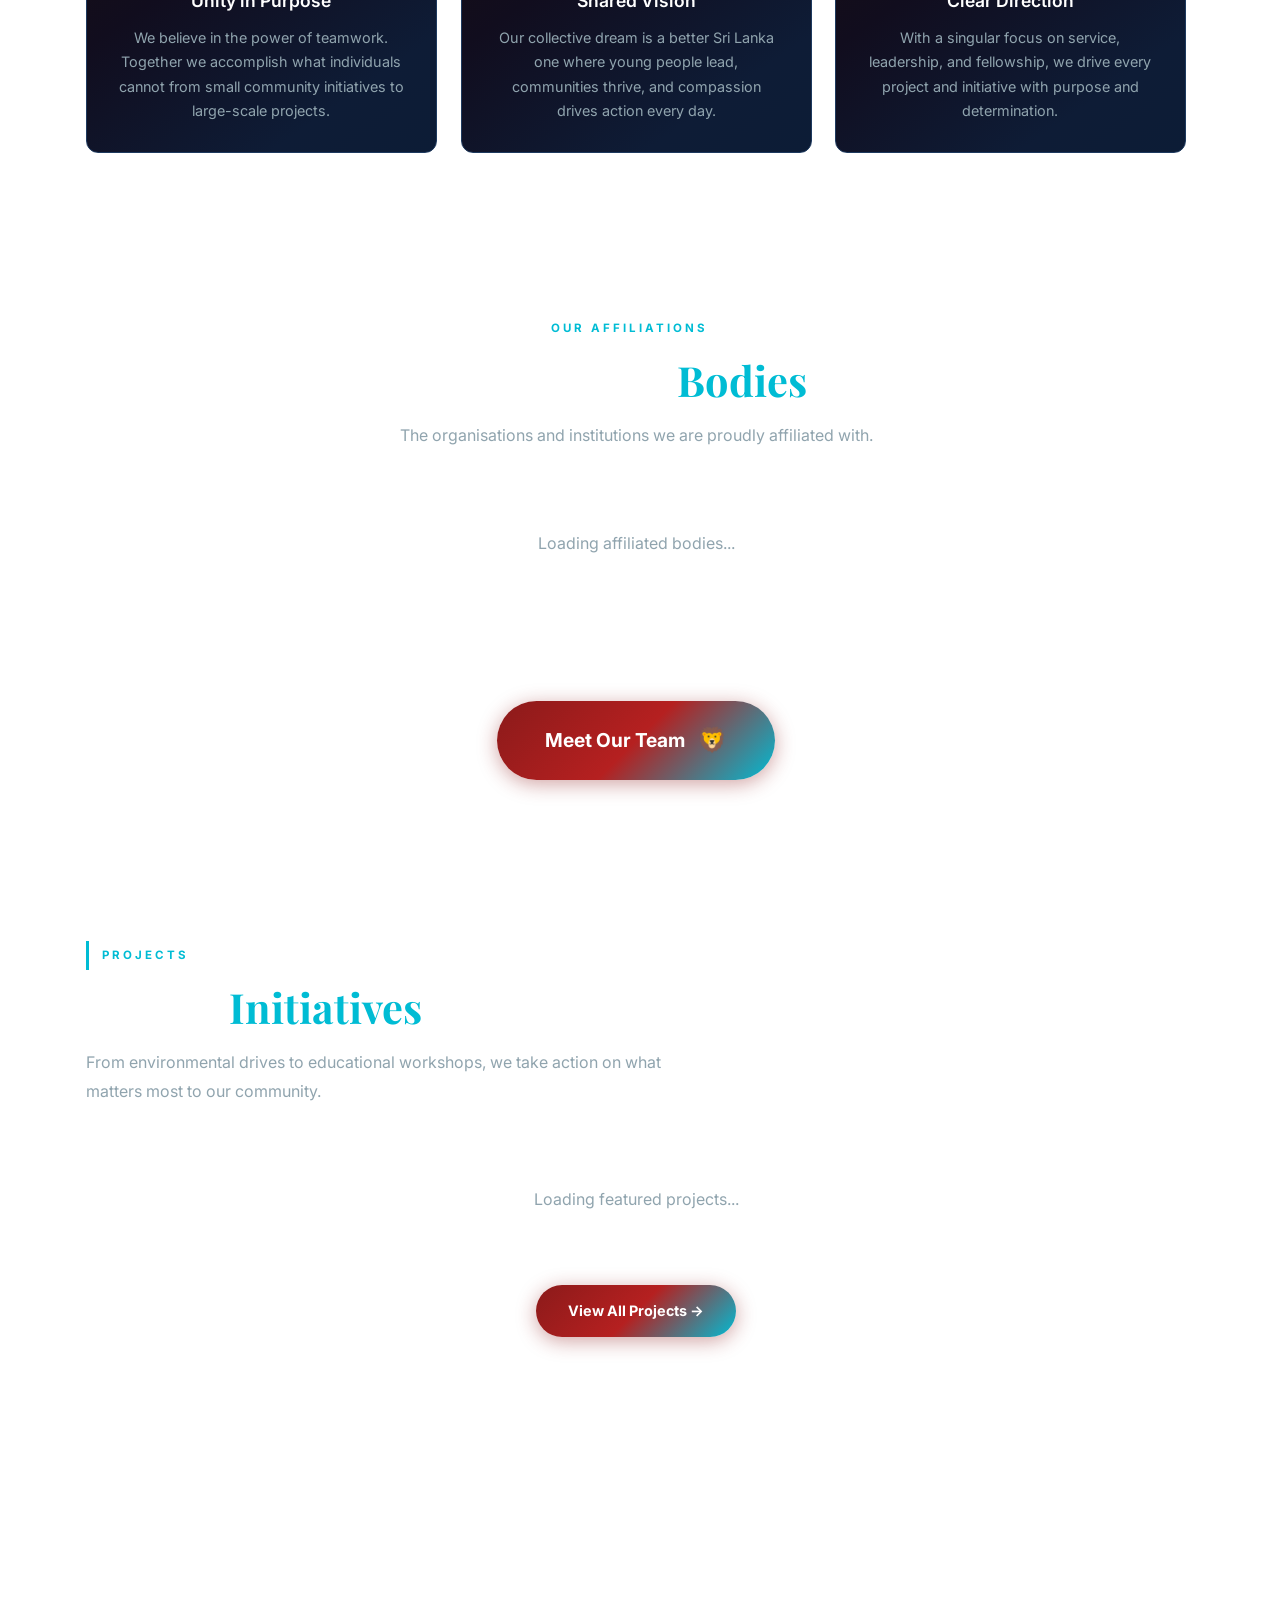
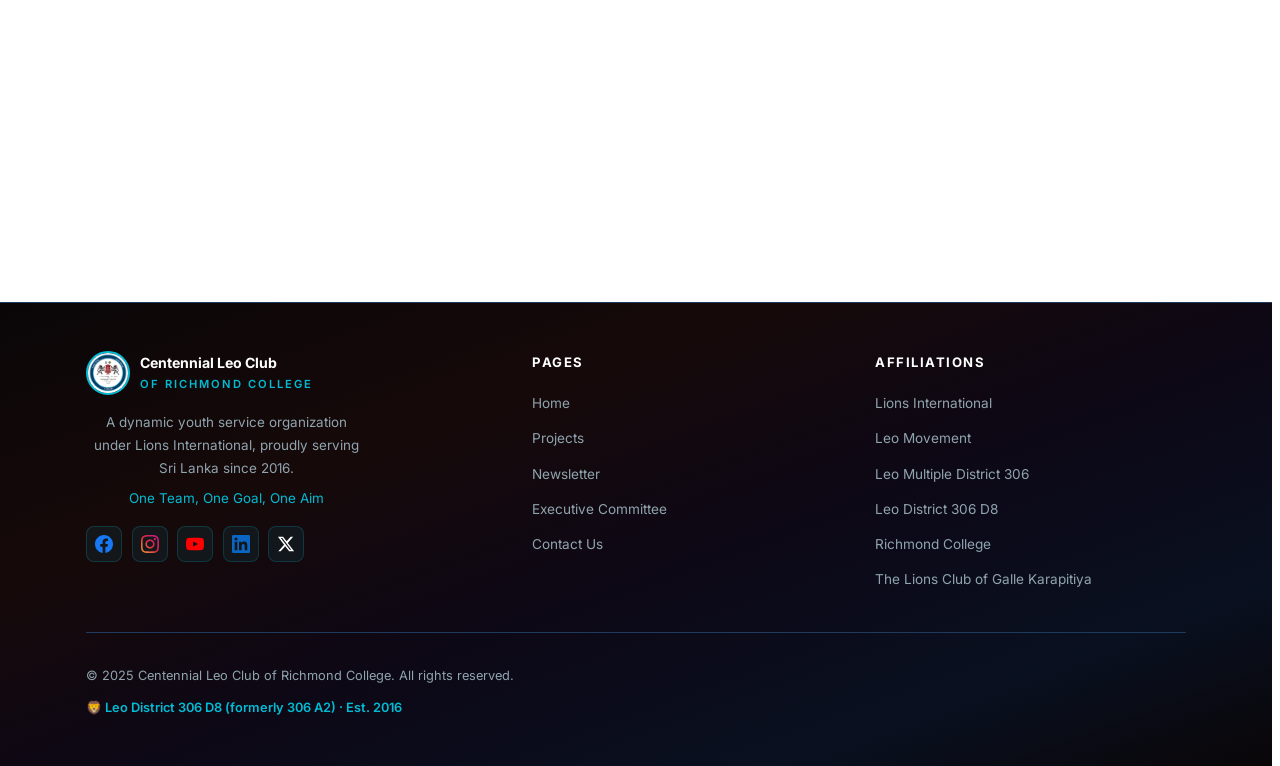
==== commit 375c02ed: "add" ====
--- a/index.html
+++ b/index.html
@@ -311,11 +311,15 @@
       <div class="section-label"
         style="display:block; text-align:center; border-left:none; padding-left:0; margin:0 auto 0.75rem;">Newsletter
       </div>
-      <h2 class="section-title">Join <span>Club</span></h2>
-      <p class="section-desc" style="margin:0 auto 2rem;">Be part of a dynamic youth movement dedicated to leadership,
-        service, and impact. The Centennial Leo Club of Richmond College is actively engaged in community service,
-        leadership development, and collaborative events with fellow Leo Clubs across Sri Lanka.</p>
-      <a href="contact.html" class="btn-primary" style="margin:0 auto;">Become a Leo</a>
+      <h2 class="section-title"><span id="home-nl-title">Golden <span>Times</span></span></h2>
+      <p class="section-desc" style="margin:0 auto 1.5rem;" id="home-nl-sub">
+        The official newsletter of the Centennial Leo Club of Richmond College — featuring project highlights, 
+        member spotlights, and club milestones. Explore our journey through every edition.
+      </p>
+      <p style="font-style:italic; color:var(--cyan); font-size:0.88rem; letter-spacing:1px; margin-bottom:2rem;" id="home-nl-motto">
+        Where Leo Spirit Meets Action
+      </p>
+      <a href="newsletter.html" class="btn-primary" style="margin:0 auto;">Read Our Newsletter →</a>
     </div>
   </section>
 
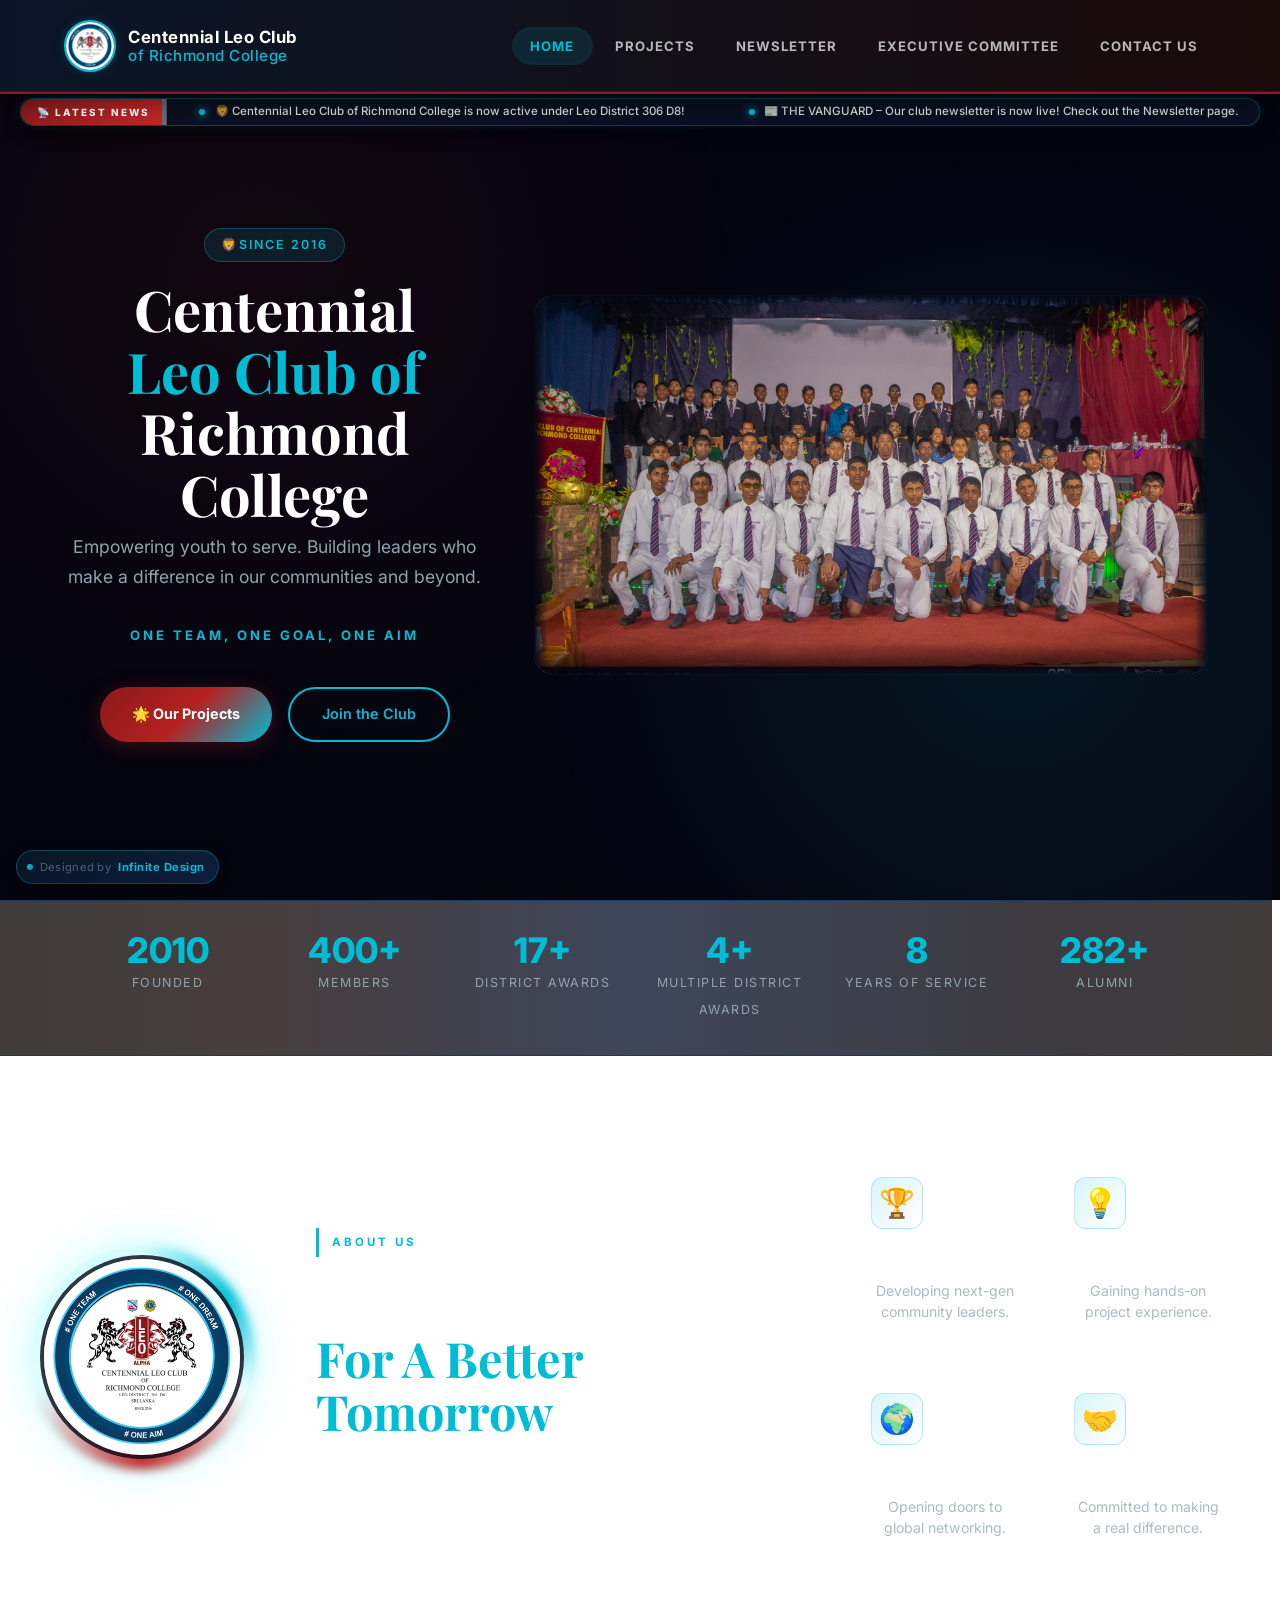
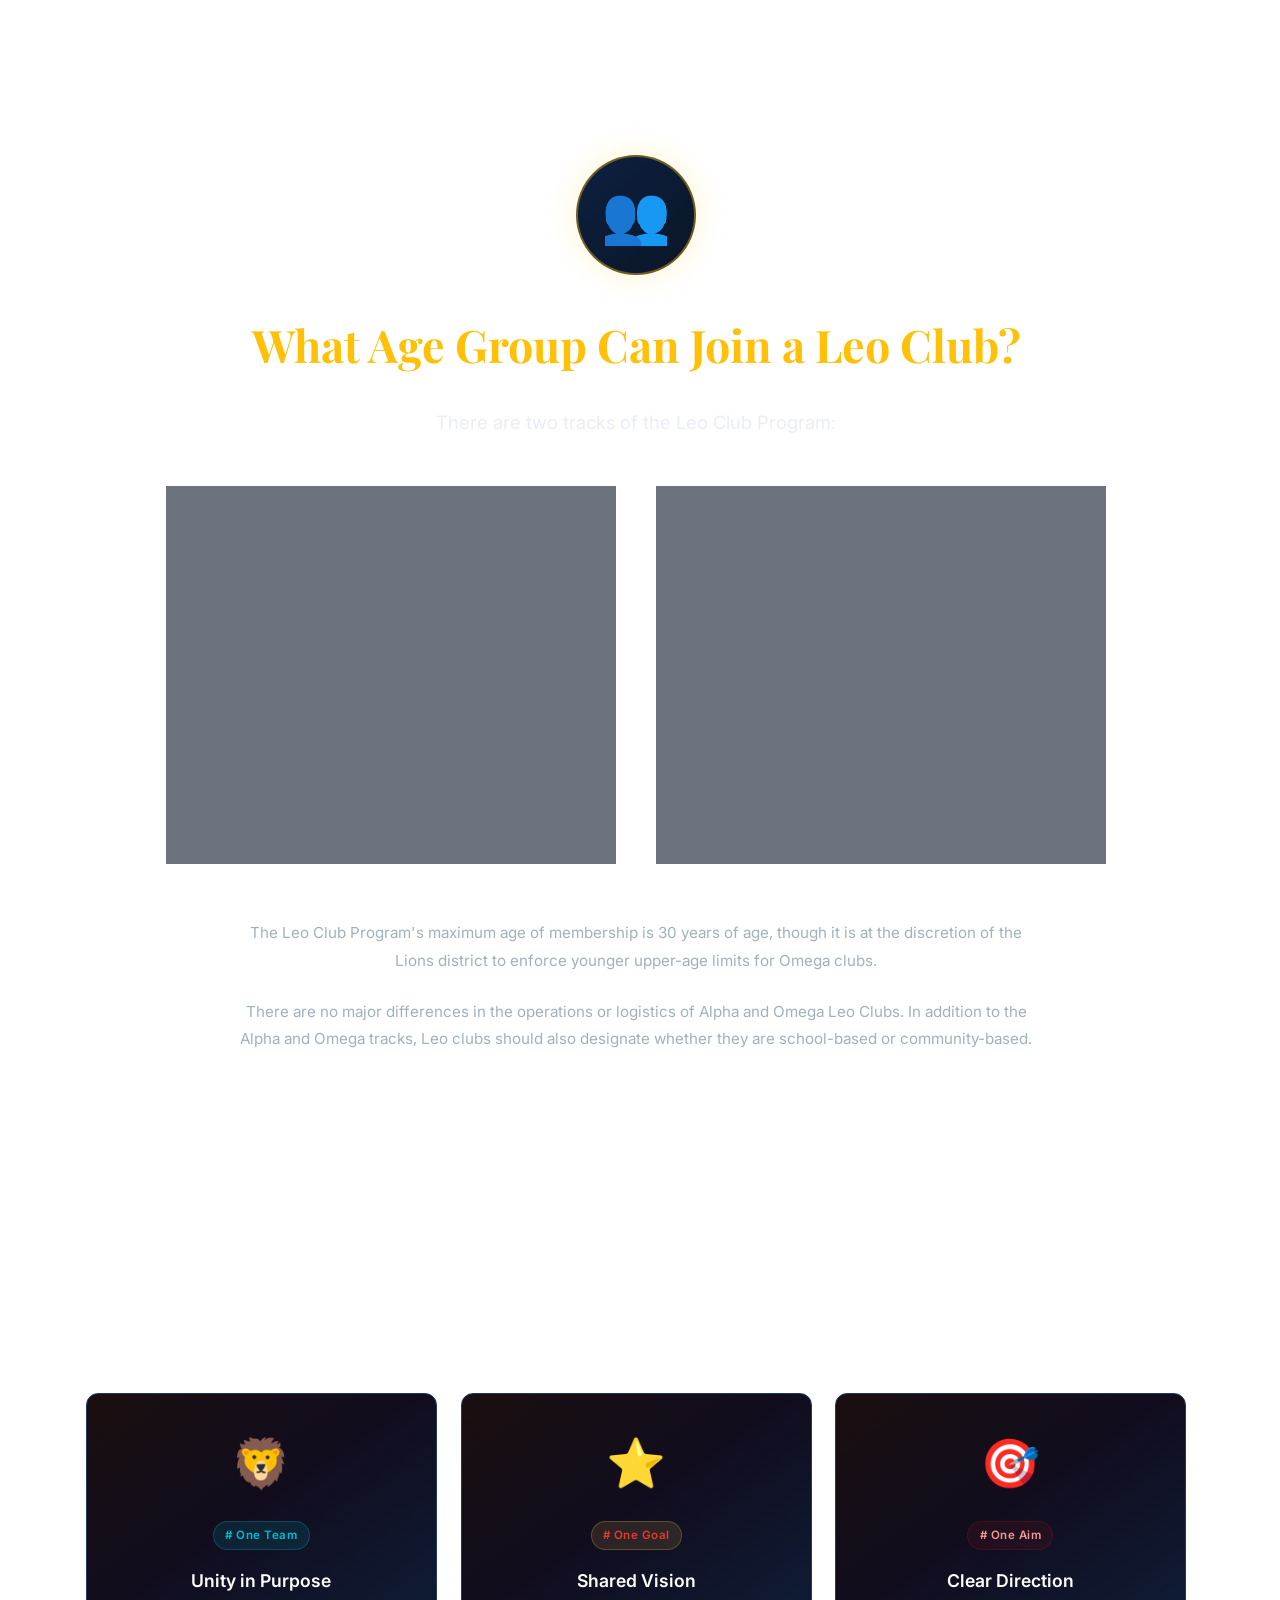
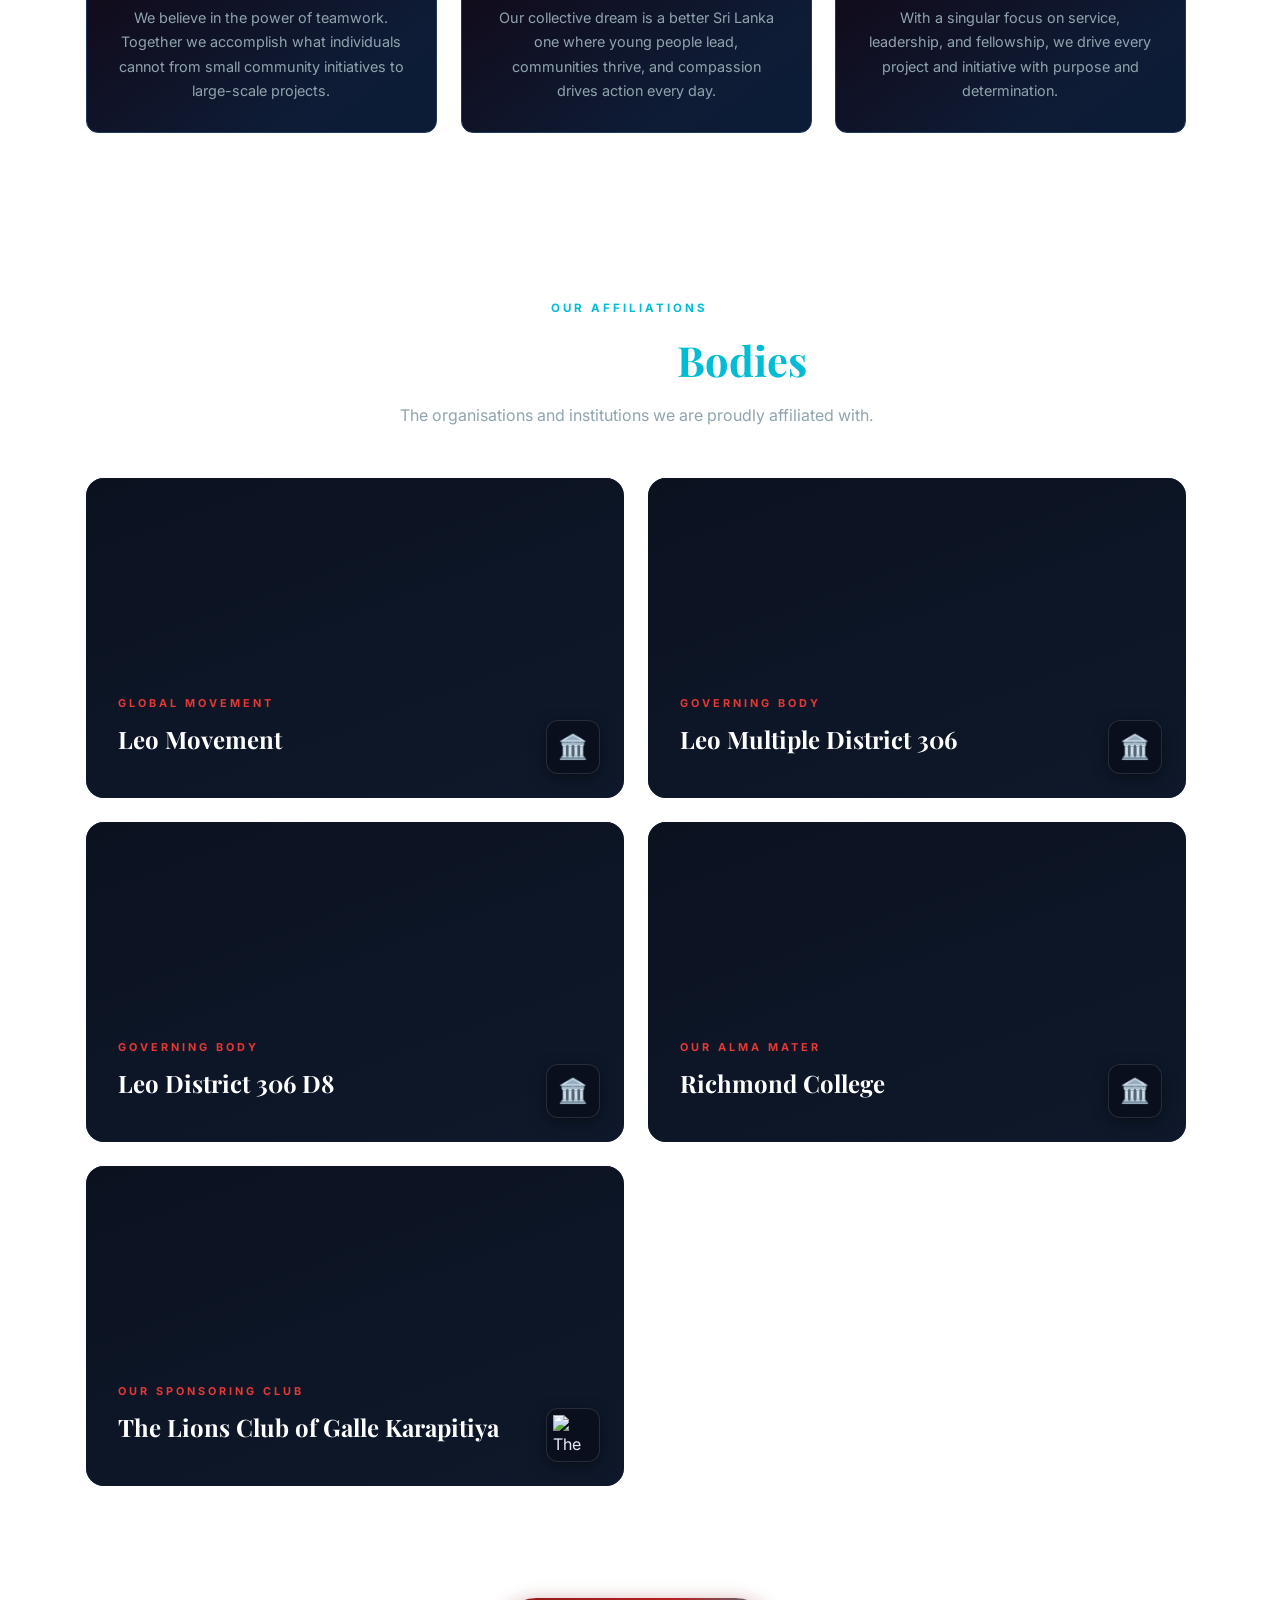
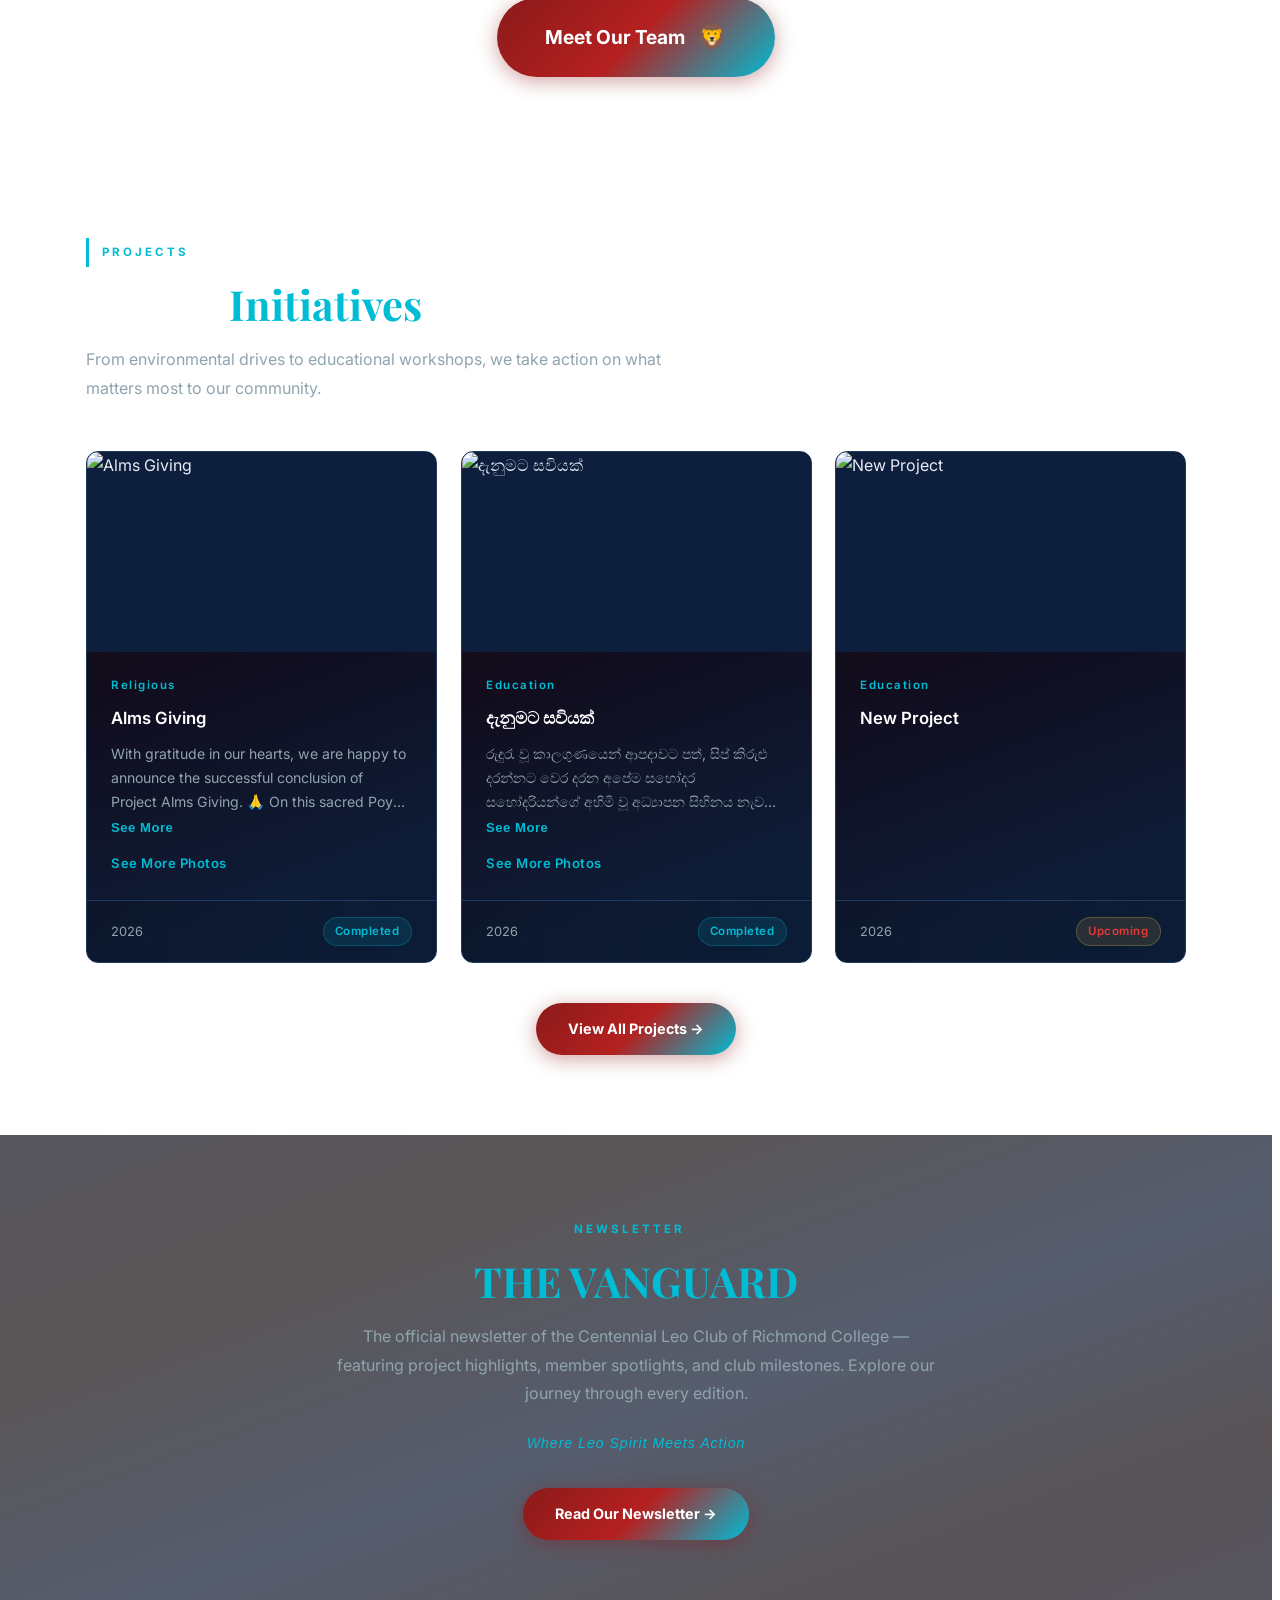
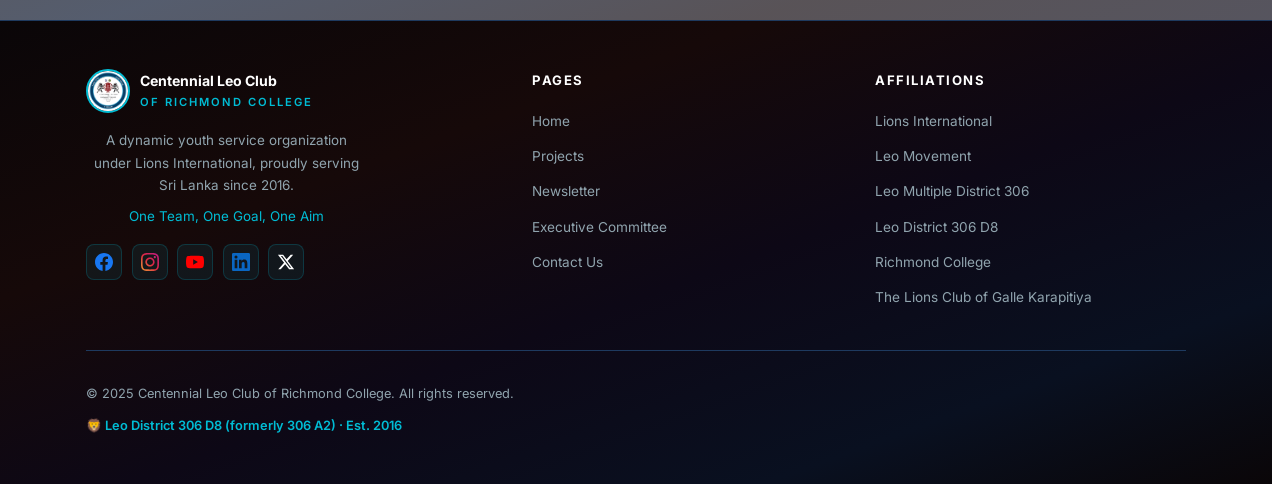
==== commit 9a4e97fc: "Update index.html" ====
--- a/index.html
+++ b/index.html
@@ -9,8 +9,8 @@
     content="Centennial Leo Club of Richmond College – Leo District 306 D8. One Team, One Goal, One Aim." />
   <link rel="stylesheet" href="style.css?v=1.2" />
   <link rel="icon" href="image/favicon.png" type="image/png" />
-  <script src="https://cdn.jsdelivr.net/npm/tsparticles-confetti@2.12.0/tsparticles.confetti.bundle.min.js"></script>
-  <script src="https://cdn.jsdelivr.net/npm/tsparticles@2.12.0/tsparticles.bundle.min.js"></script>
+  <script src="https://cdn.jsdelivr.net/npm/tsparticles-confetti@2.12.0/tsparticles.confetti.bundle.min.js" defer></script>
+  <script src="https://cdn.jsdelivr.net/npm/tsparticles@2.12.0/tsparticles.bundle.min.js" defer></script>
 </head>
 
 <body data-page="home">
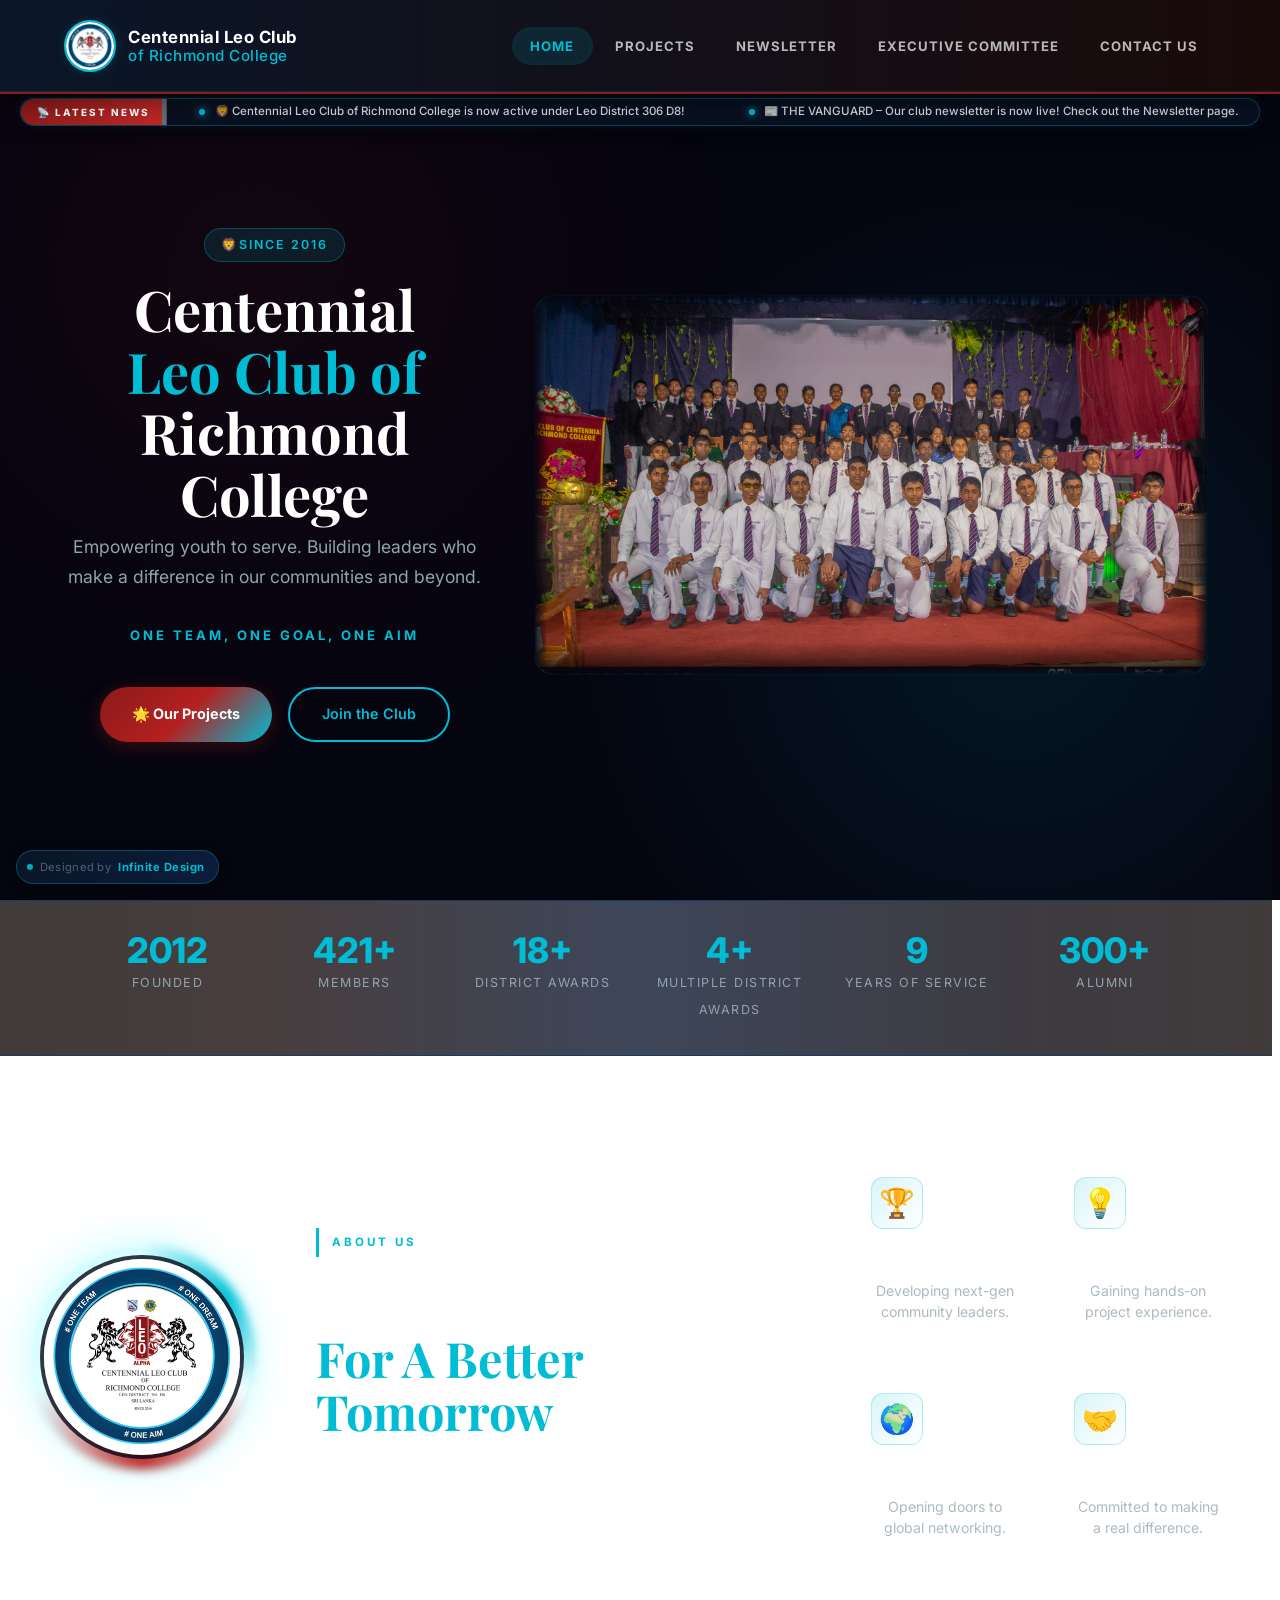
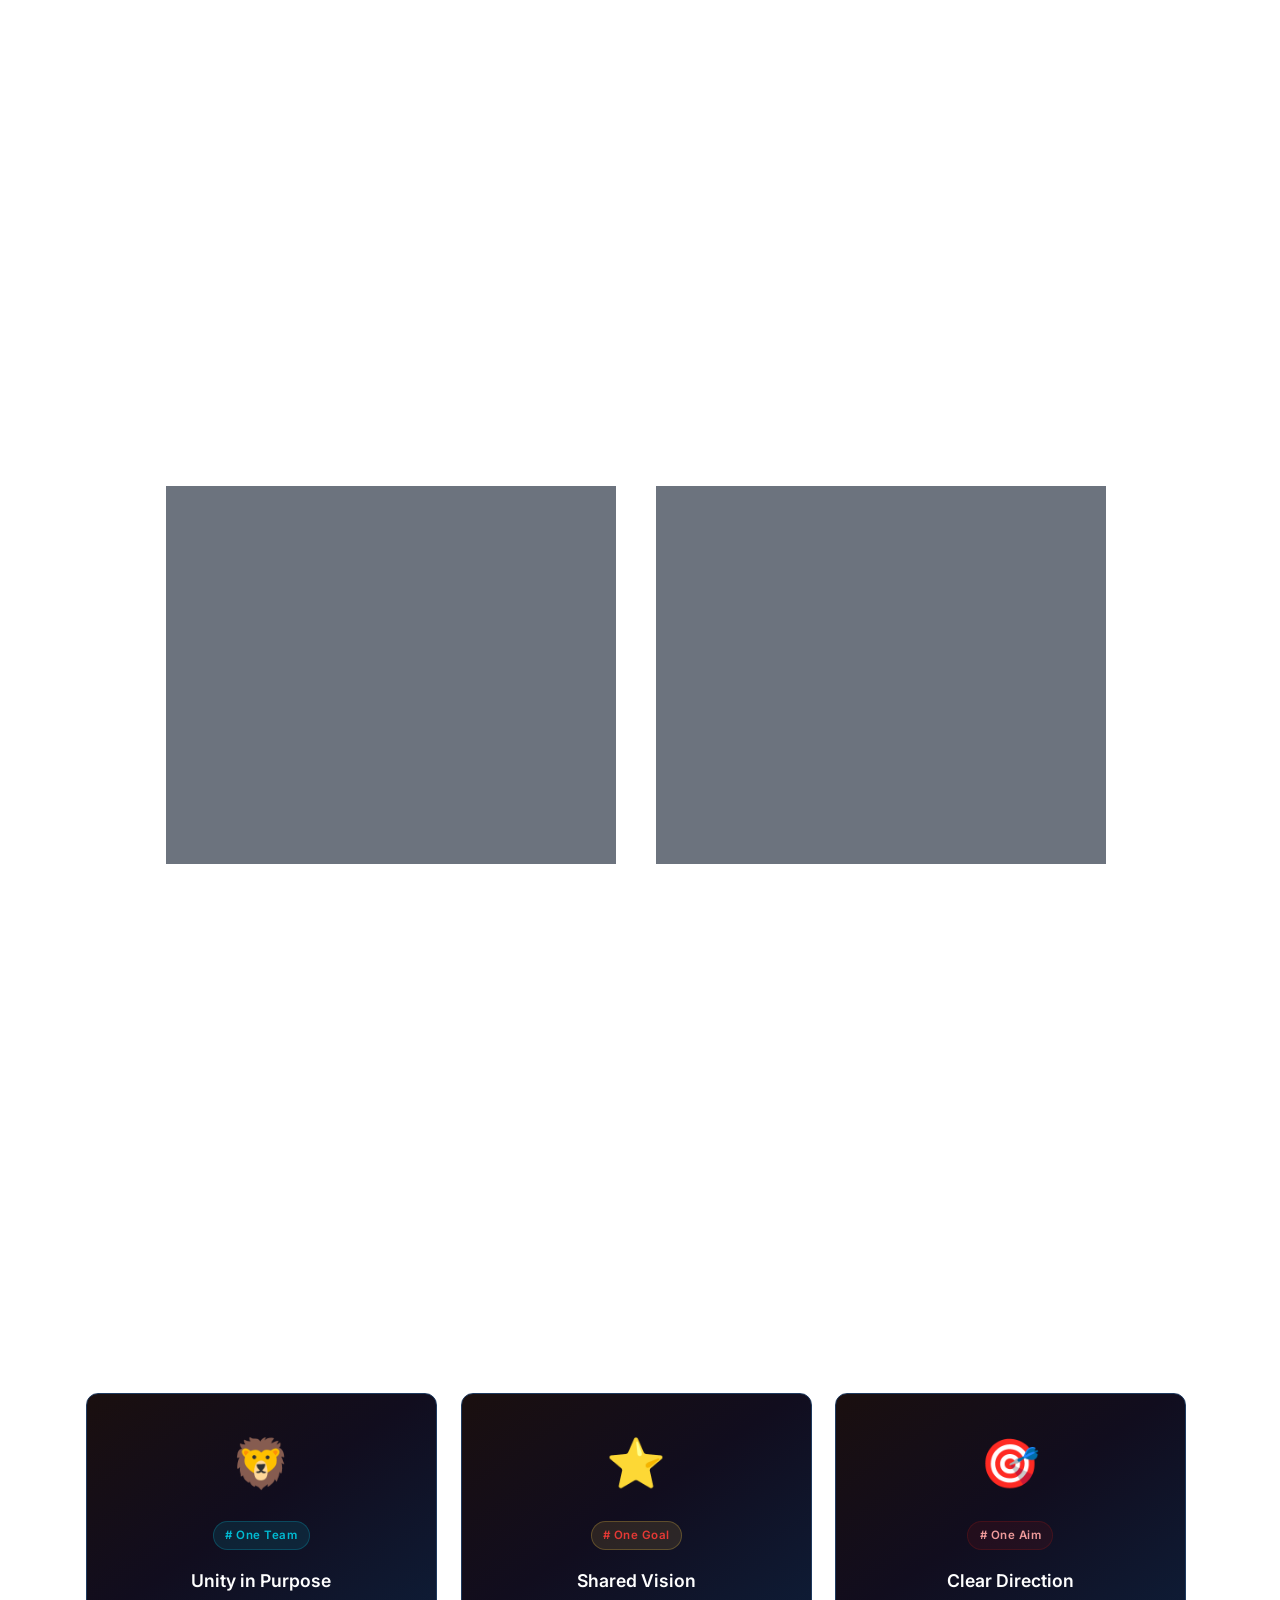
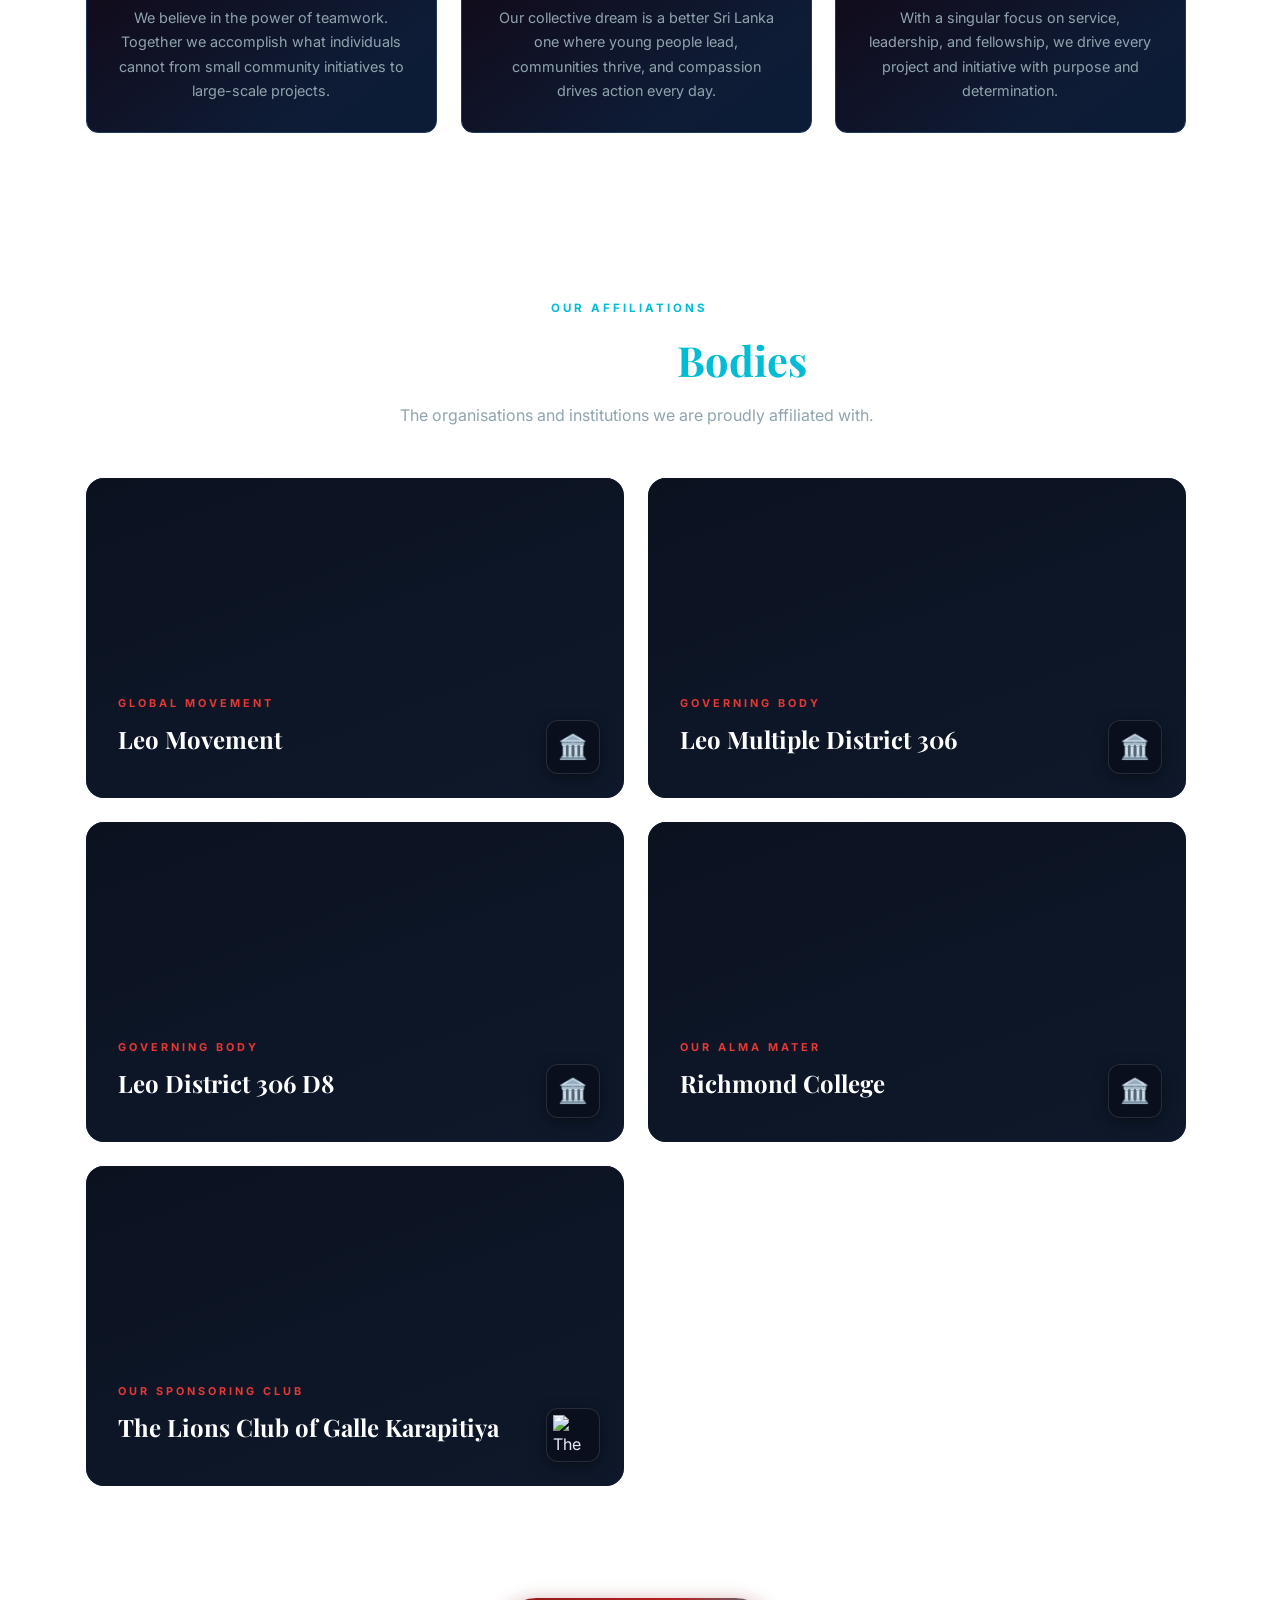
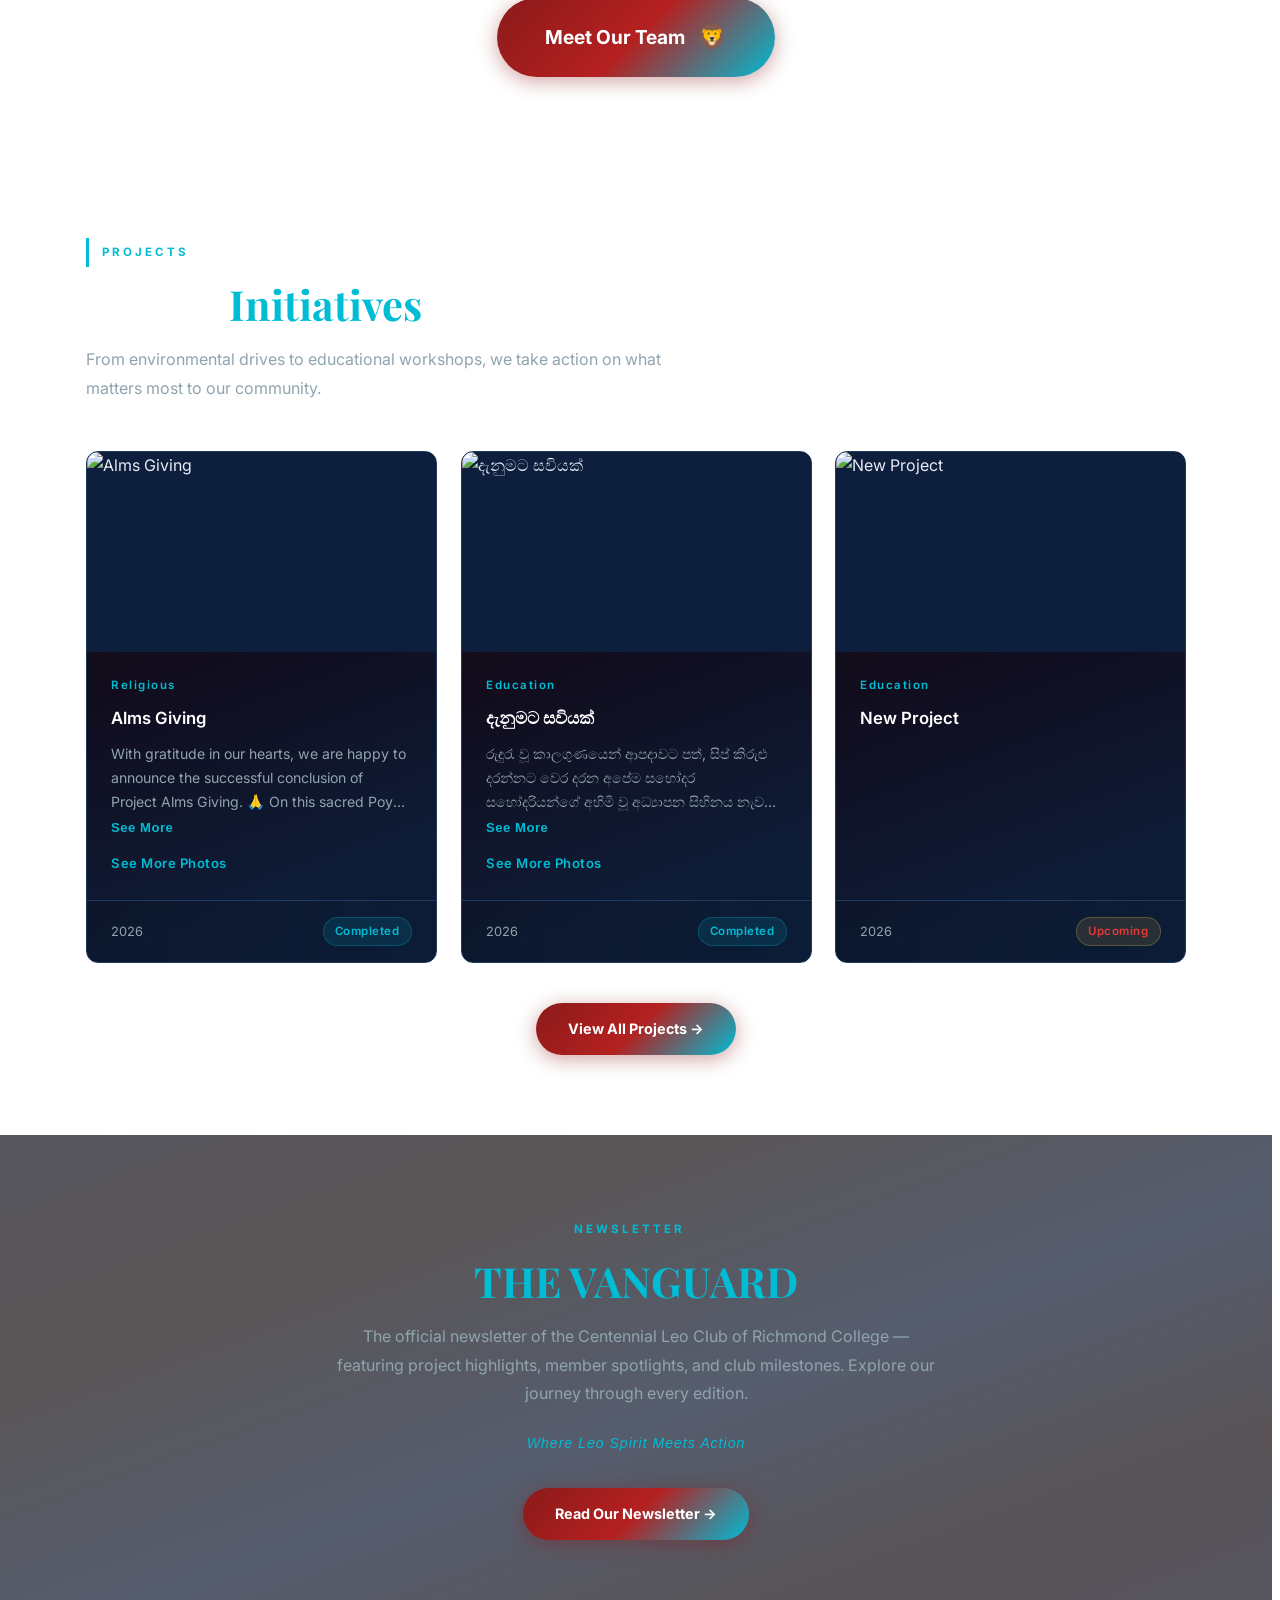
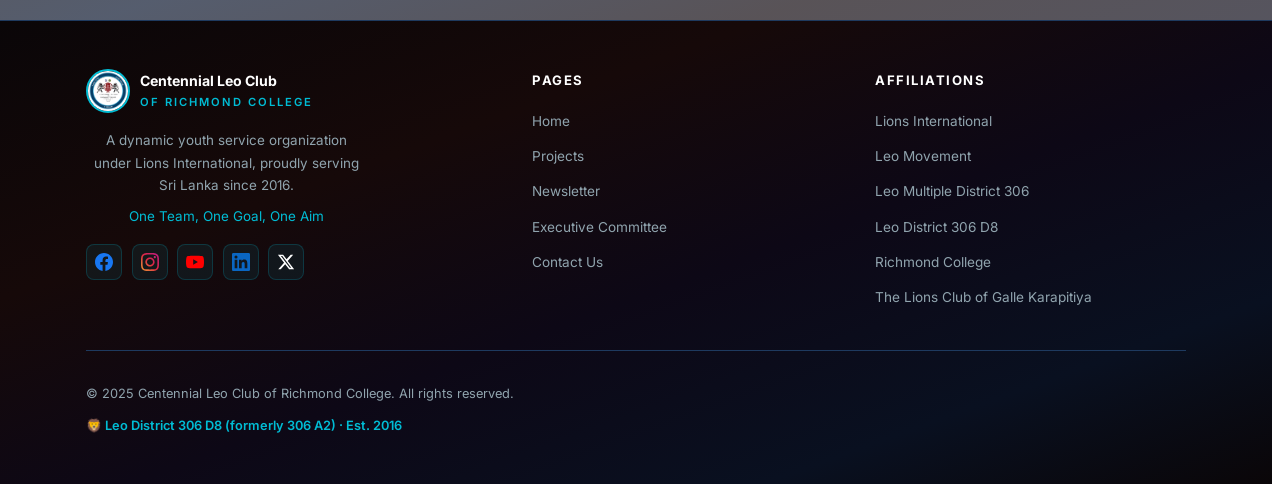
==== commit 9712c5af: "p" ====
--- a/index.html
+++ b/index.html
@@ -458,7 +458,7 @@
       new MutationObserver(function () { restore(); }).observe(document.body, { childList: true, subtree: false });
     })();
   </script>
-  <script src="js/loader.js?v=1.1"></script>
+  <script src="js/loader.js?v=1.5"></script>
   <script src="js/particles-config.js"></script>
 </body>
 
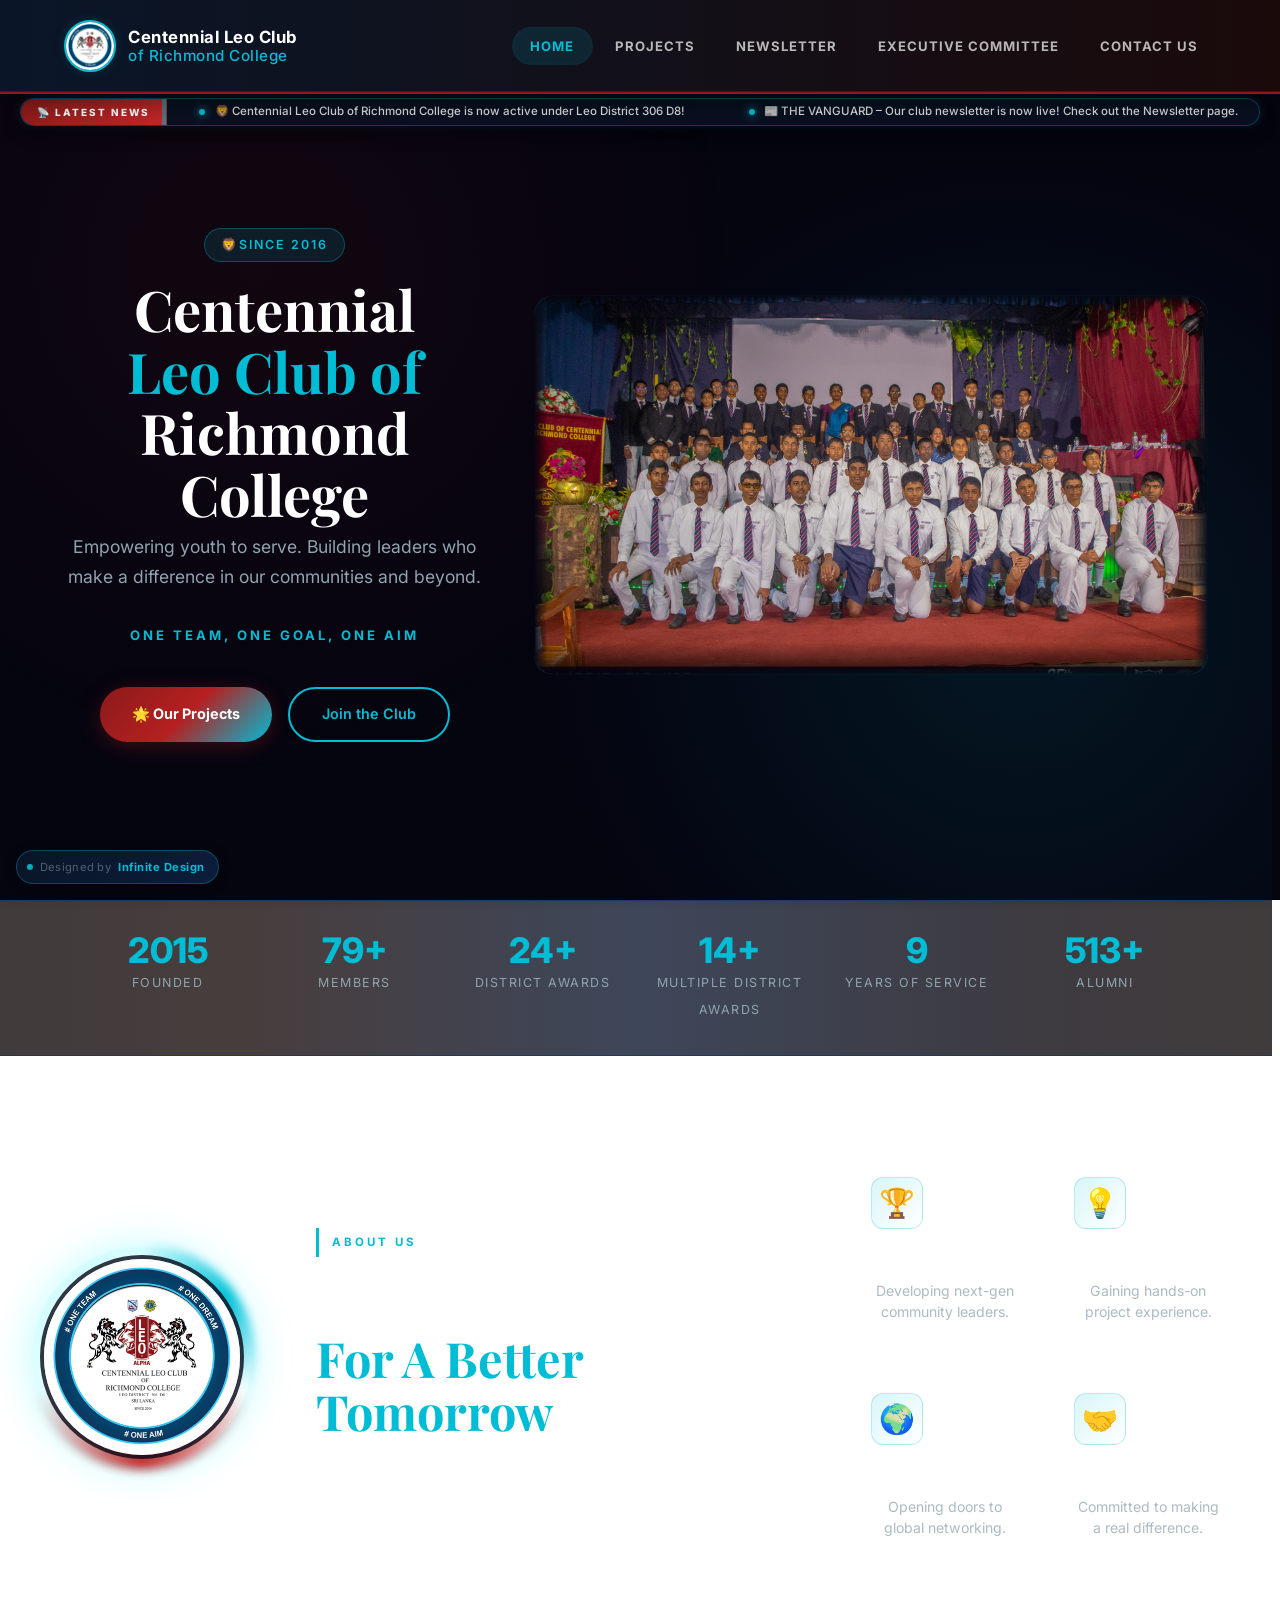
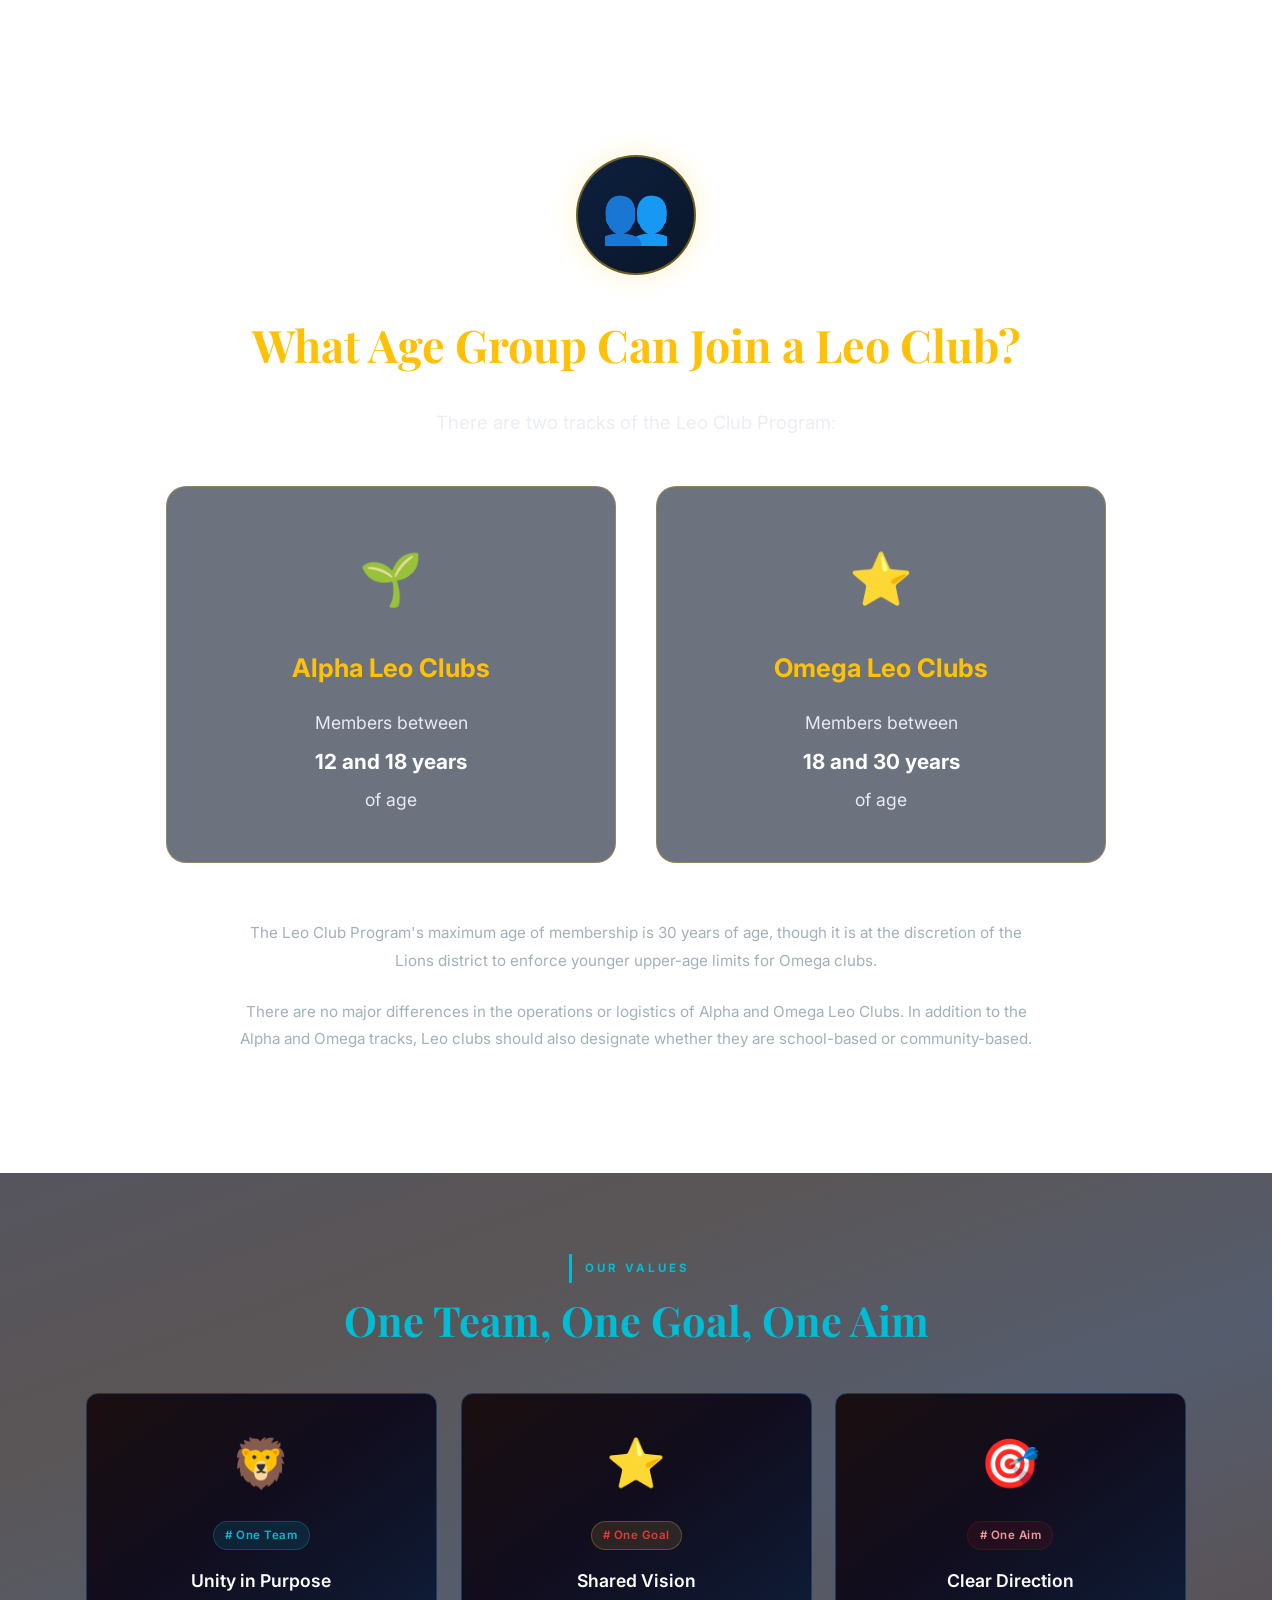
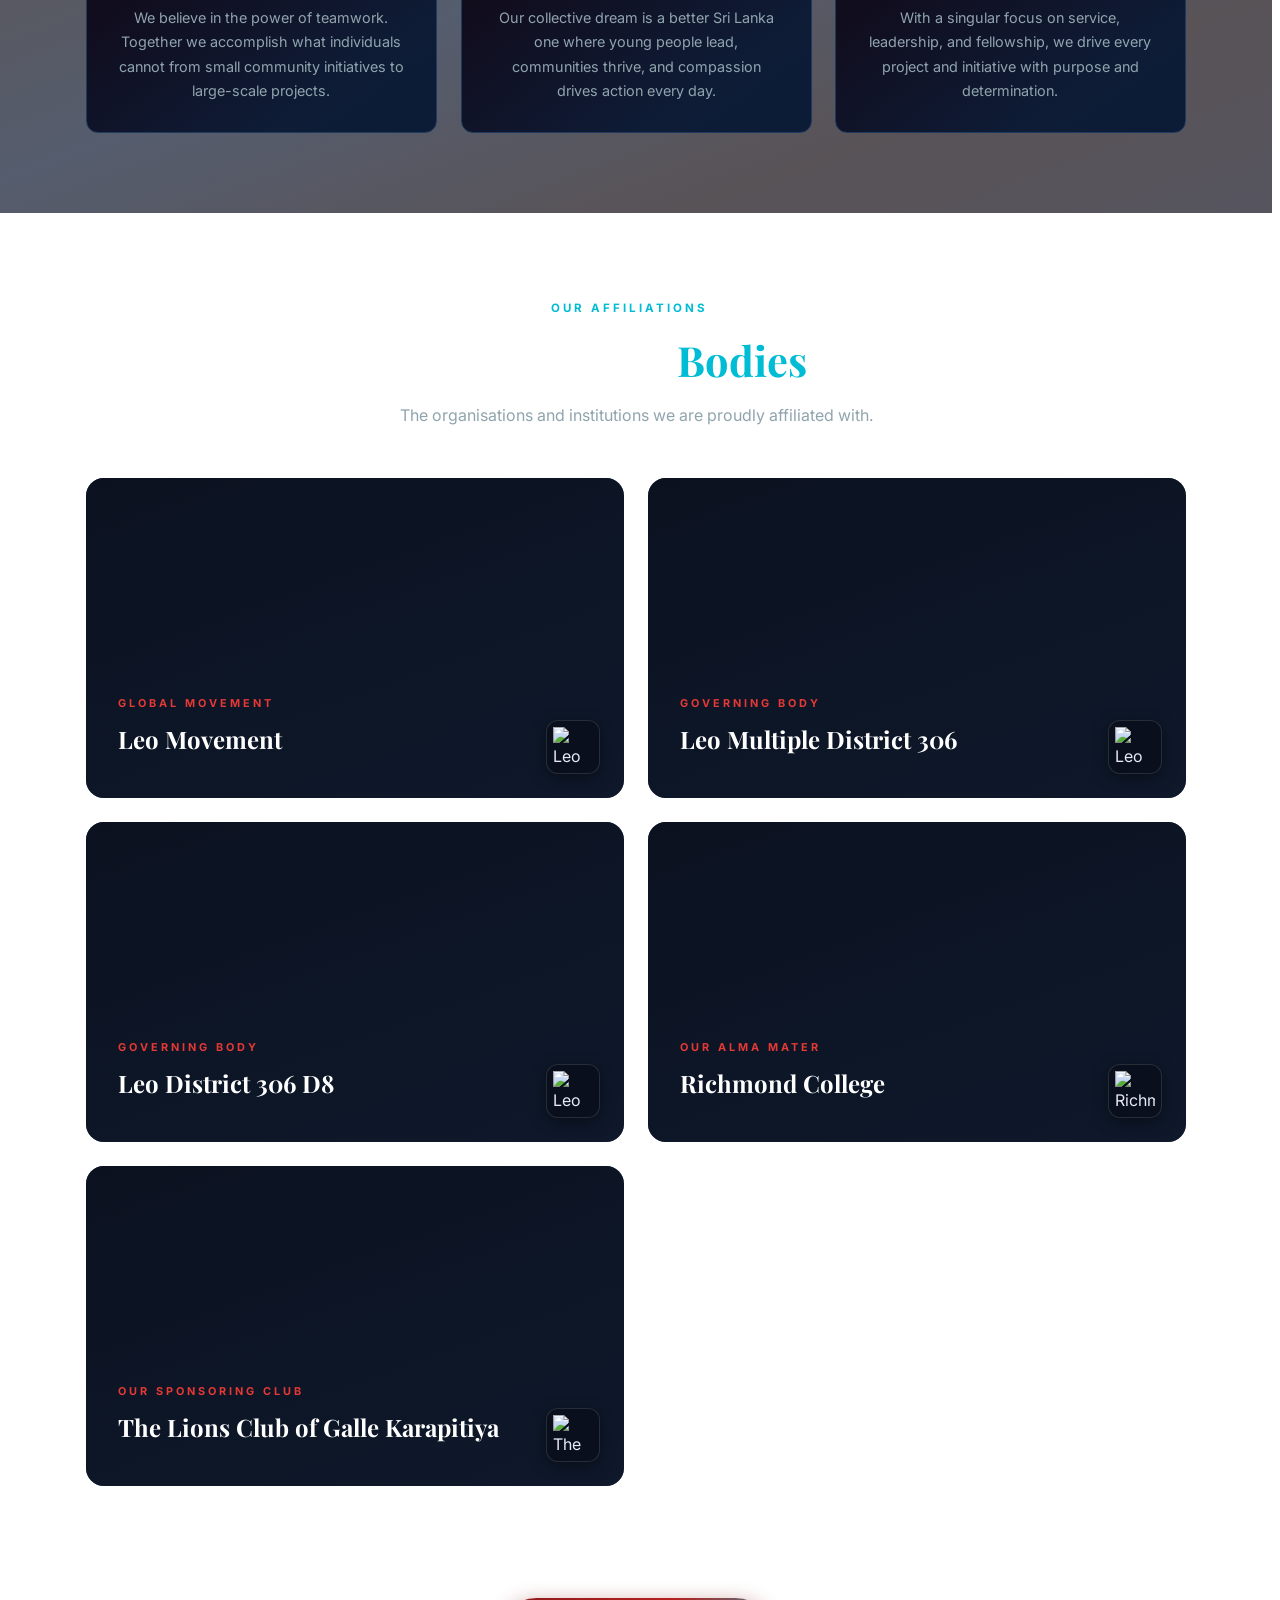
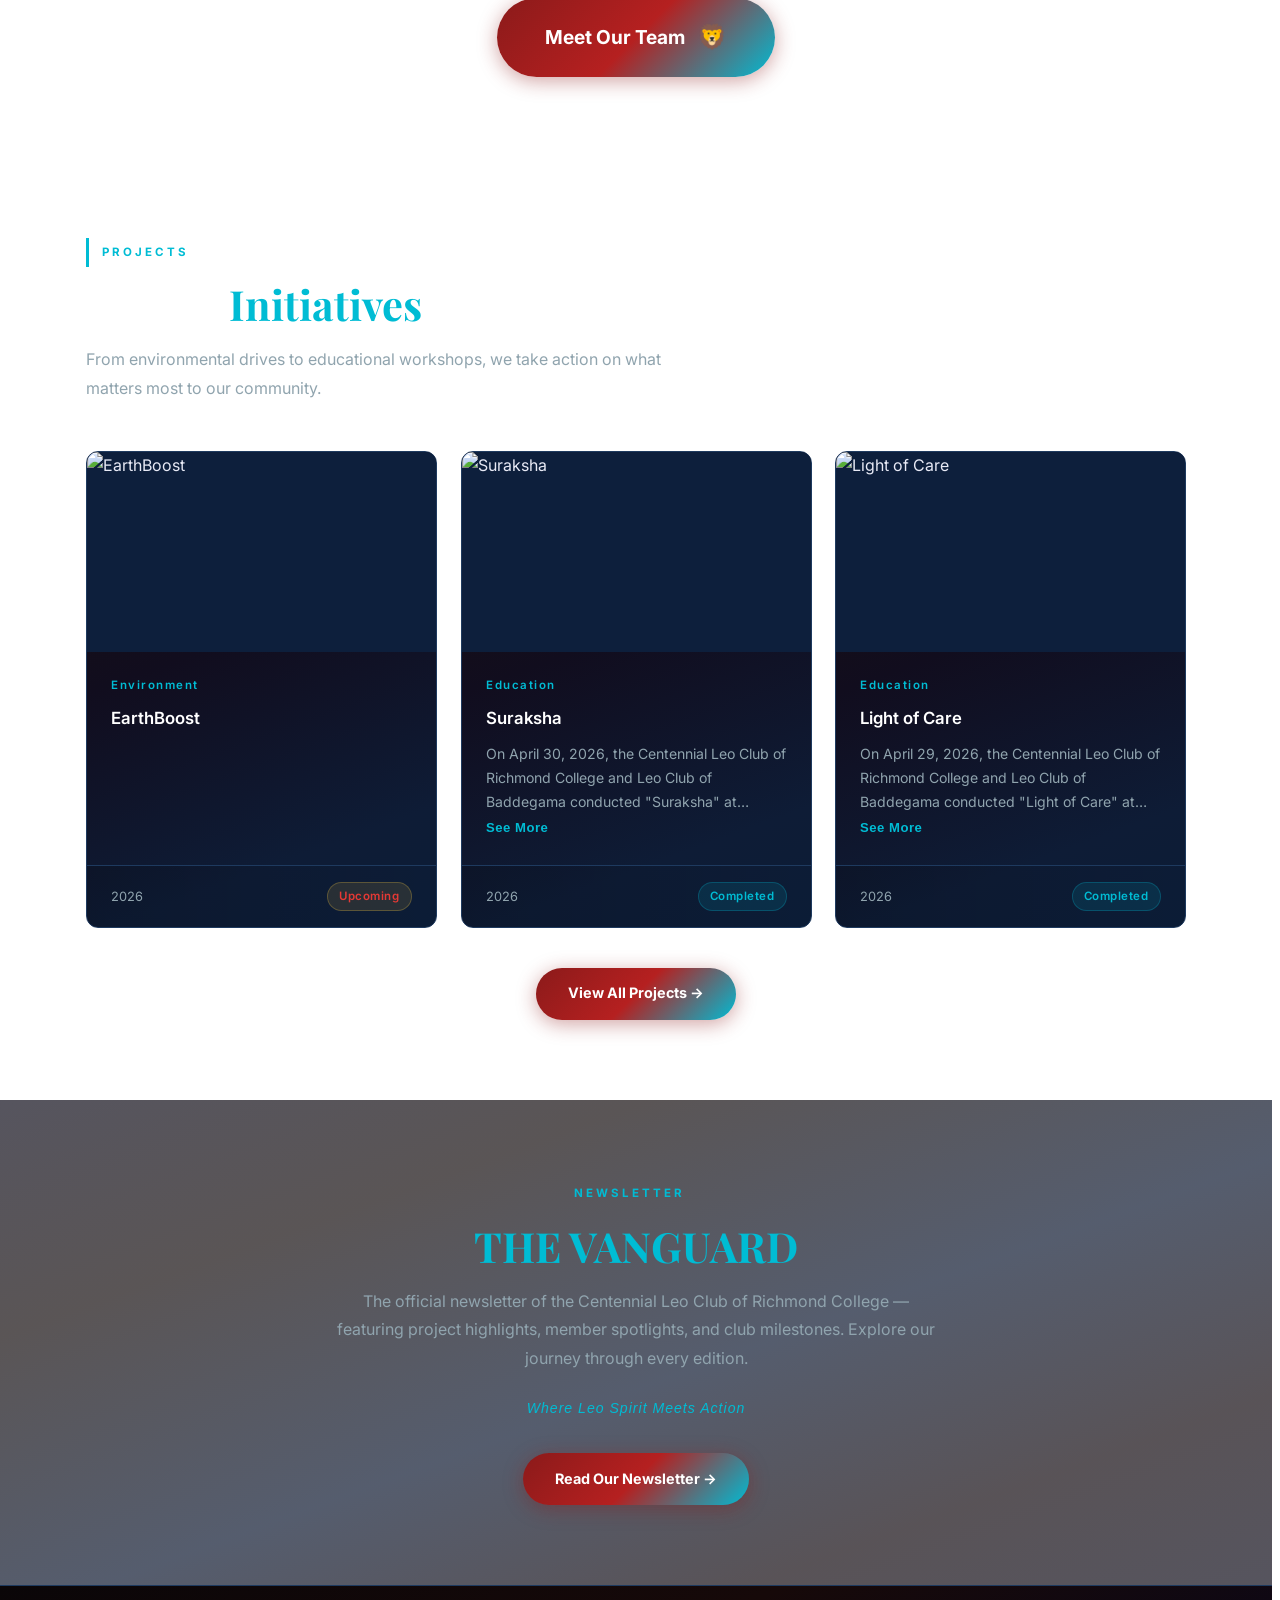
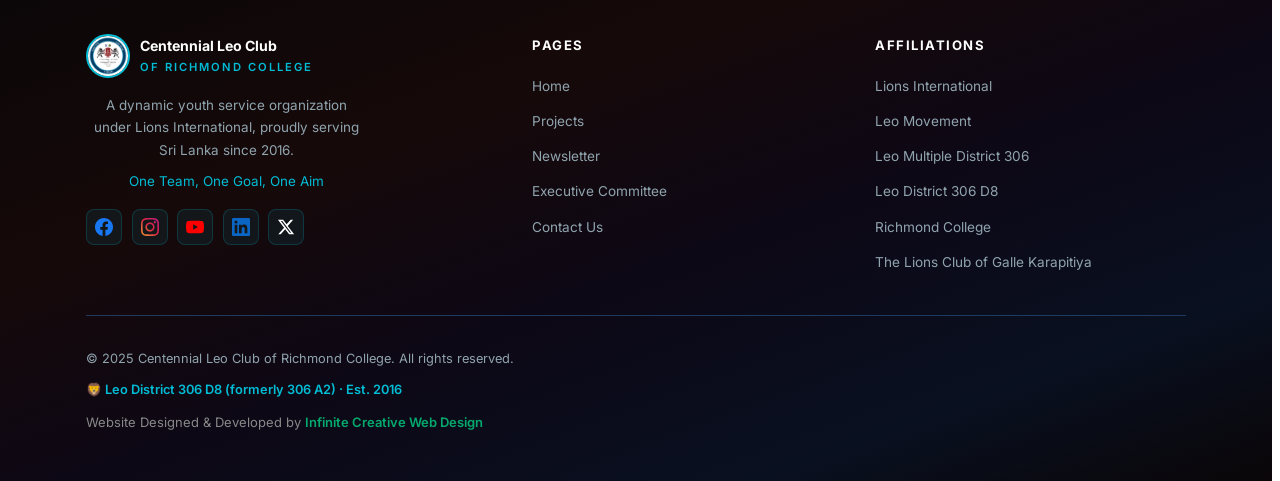
==== commit 0421f04e: "Add Infinite Creative Web Design credit to website footer" ====
--- a/index.html
+++ b/index.html
@@ -411,13 +411,19 @@
     <div class="footer-bottom">
       <span>© 2025 Centennial Leo Club of Richmond College. All rights reserved.</span>
       <span class="district">🦁 Leo District 306 D8 (formerly 306 A2) · Est. 2016</span>
+      <p style="font-size: 13px; color: #888;">
+        Website Designed & Developed by 
+        <a href="https://infiniteweb.dev/" target="_blank" rel="noopener" style="color: #04AA6D; text-decoration: none; font-weight: 600;">
+          Infinite Creative Web Design
+        </a>
+      </p>
     </div>
   </footer>
 
   <!-- ══ SCROLL TO TOP ══ -->
   <!-- ══ DESIGN CREDIT BADGE — DO NOT REMOVE ══ -->
-  <a id="infinite-design-credit" href="https://www.facebook.com/profile.php?id=100082101311247" target="_blank"
-    rel="noopener" title="Website designed by Infinite Design">
+  <a id="infinite-design-credit" href="https://infiniteweb.dev/" target="_blank"
+    rel="noopener" title="Website Designed & Developed by Infinite Creative Web Design">
     <span class="idcredit-dot"></span>
     <span class="idcredit-label">Designed by</span>
     <span class="idcredit-name">Infinite Design</span>
@@ -440,15 +446,15 @@
     document.querySelectorAll('.fade-in, .reveal, .reveal-up, .reveal-left').forEach(el => observer.observe(el));
     // ── Credit Guard — Infinite Design ──
     (function protectCredit() {
-      const FB = 'https://www.facebook.com/profile.php?id=100082101311247';
+      const FB = 'https://infiniteweb.dev/';
       const ID = 'infinite-design-credit';
       var _busy = false;
       function restore() {
         if (_busy) return; _busy = true;
         var el = document.getElementById(ID);
-        if (!el || (el.href || '').indexOf('100082101311247') === -1) {
+        if (!el || (el.href || '').indexOf('infiniteweb.dev') === -1) {
           if (!el) { el = document.createElement('a'); el.id = ID; document.body.appendChild(el); }
-          el.href = FB; el.target = '_blank'; el.rel = 'noopener'; el.title = 'Website designed by Infinite Design';
+          el.href = FB; el.target = '_blank'; el.rel = 'noopener'; el.title = 'Website Designed & Developed by Infinite Creative Web Design';
           el.innerHTML = '<span class="idcredit-dot"></span><span class="idcredit-label">Designed by</span><span class="idcredit-name">Infinite Design</span>';
           el.style.cssText = 'position:fixed!important;bottom:1rem!important;left:1rem!important;display:flex!important;visibility:visible!important;opacity:1!important;z-index:9999!important;pointer-events:all!important;';
         }
